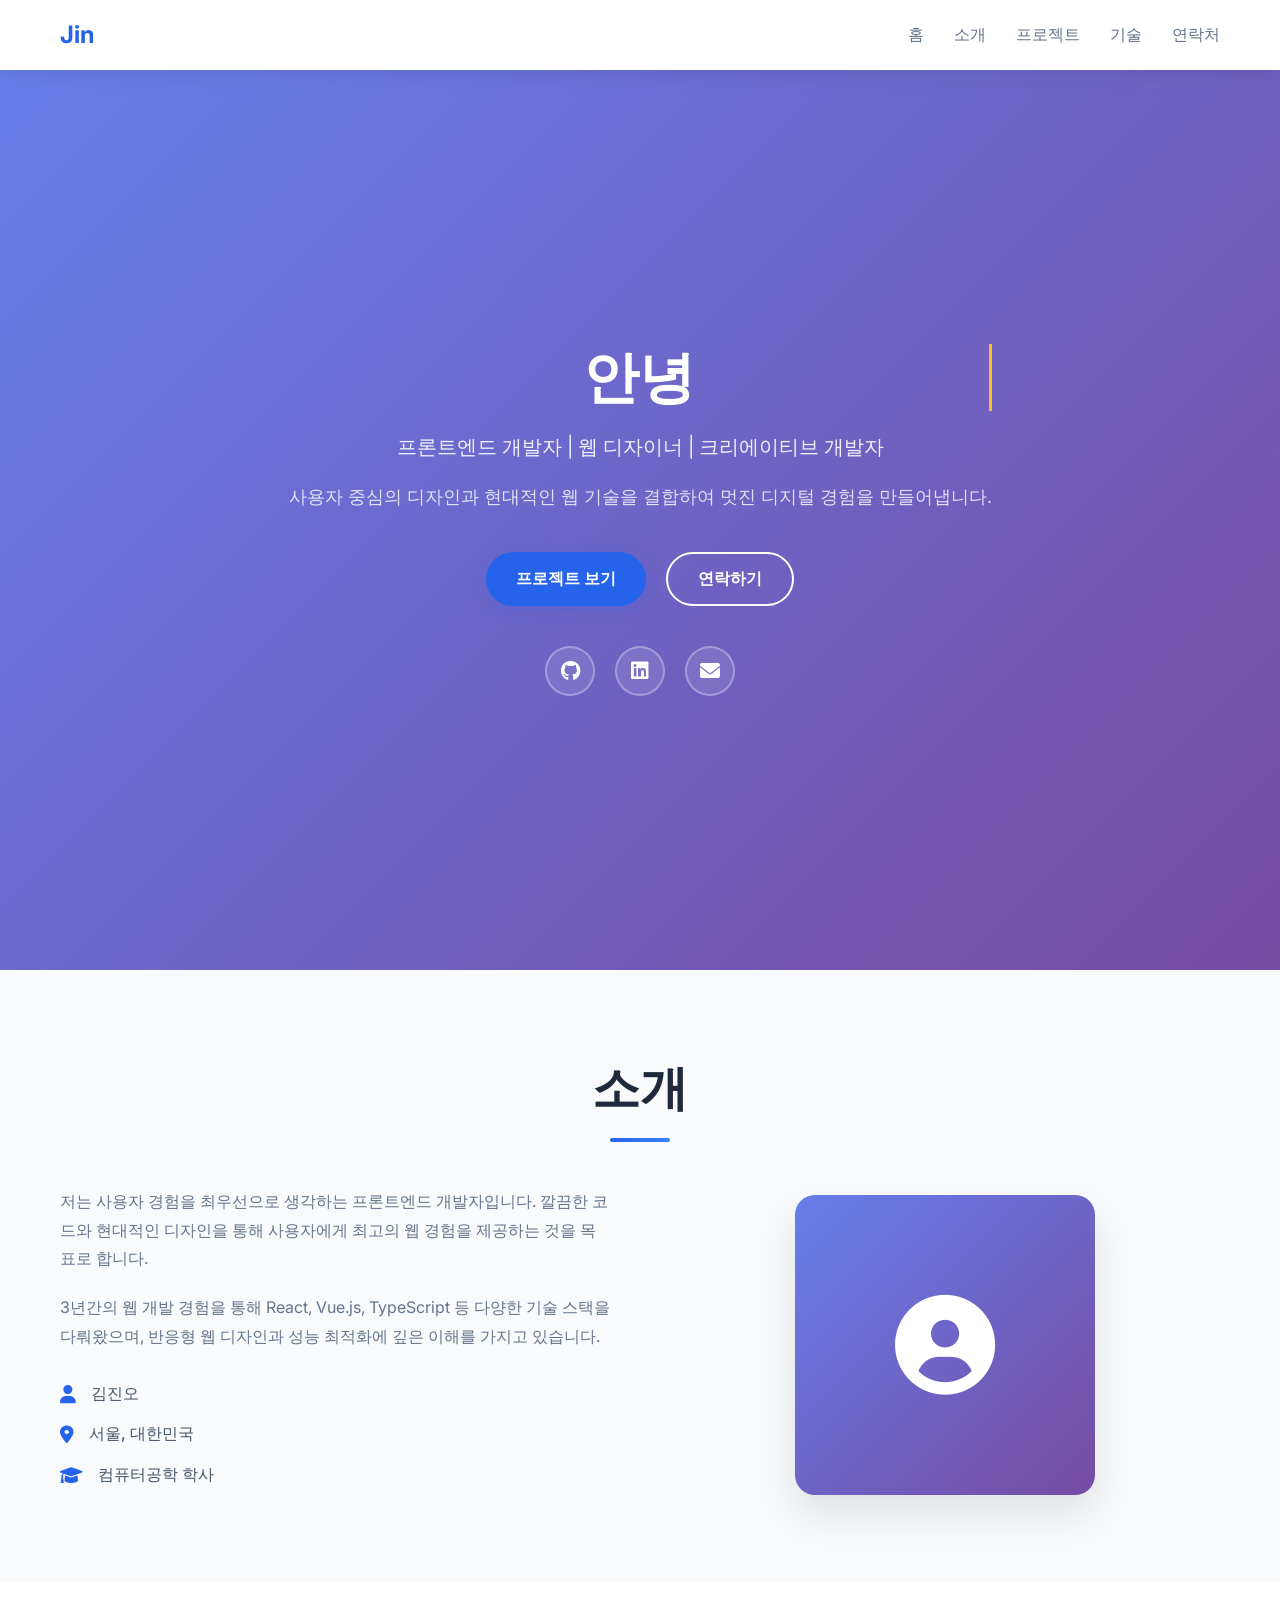
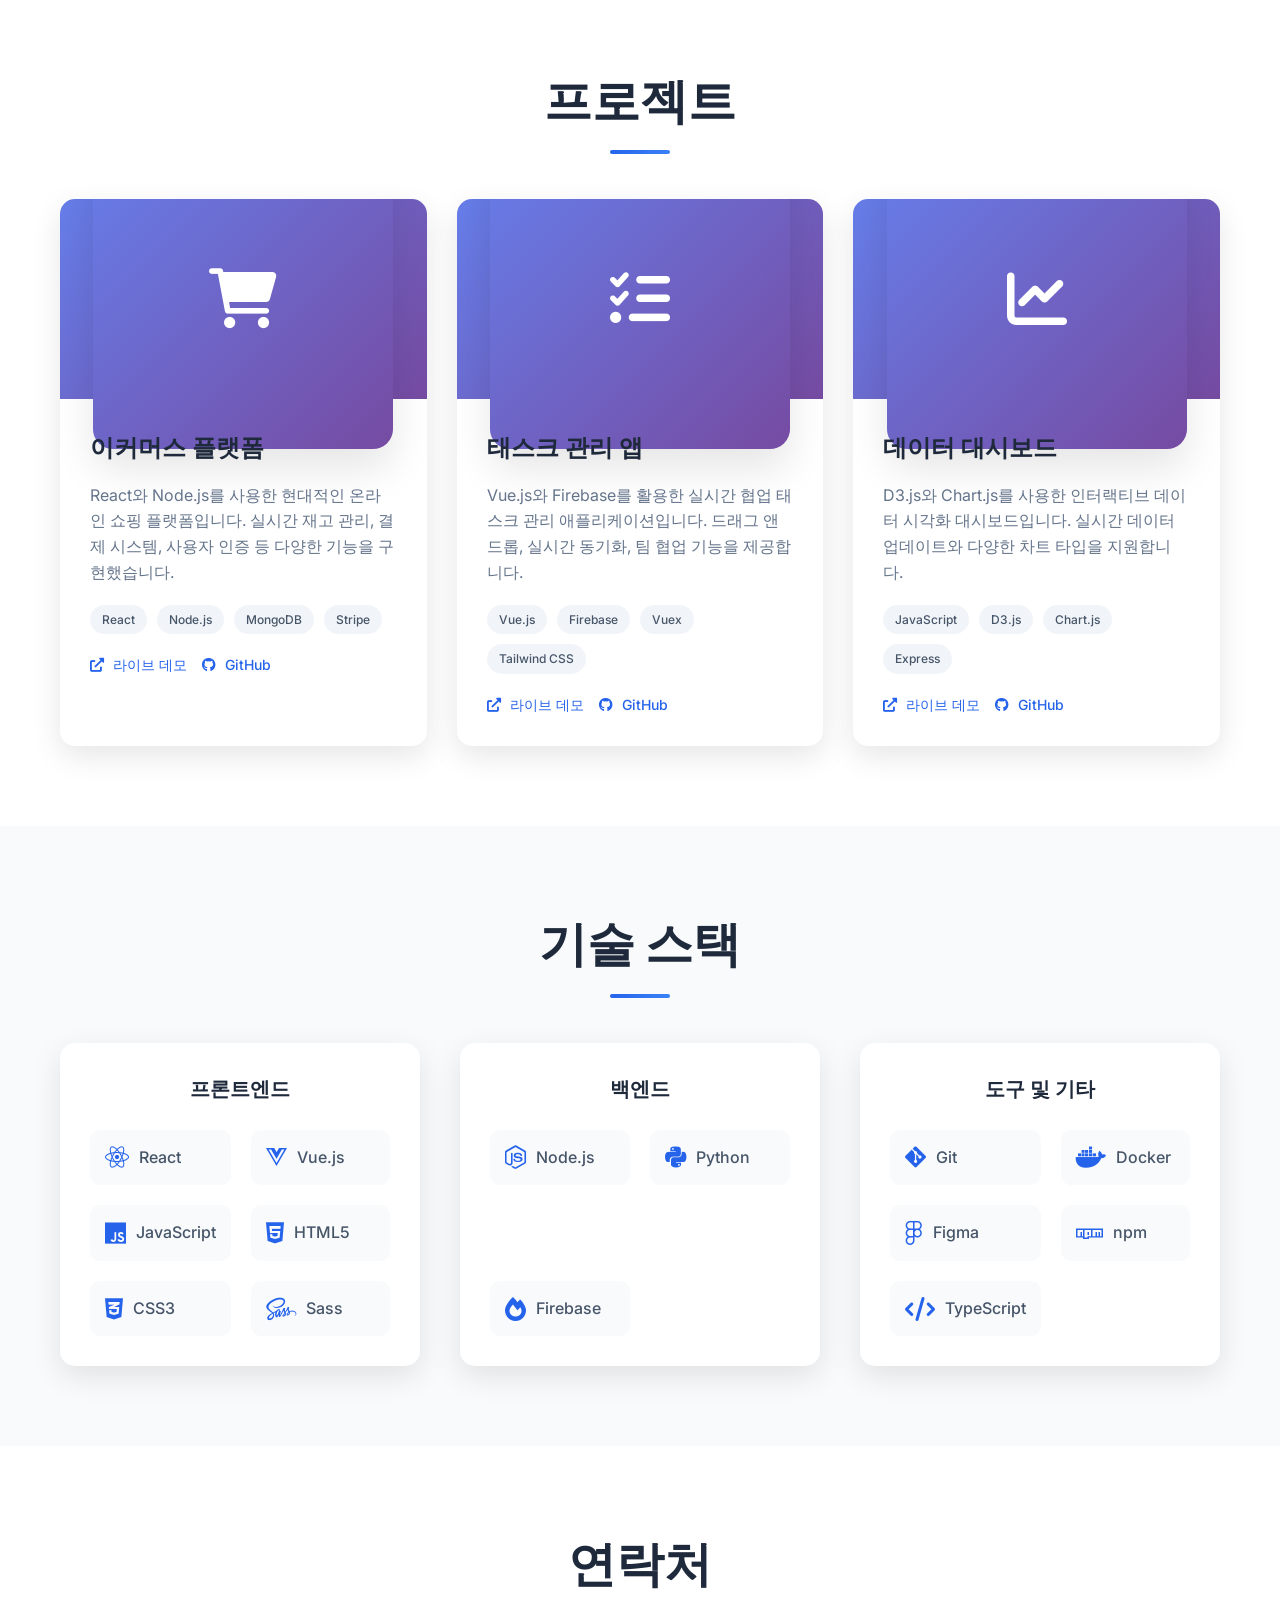
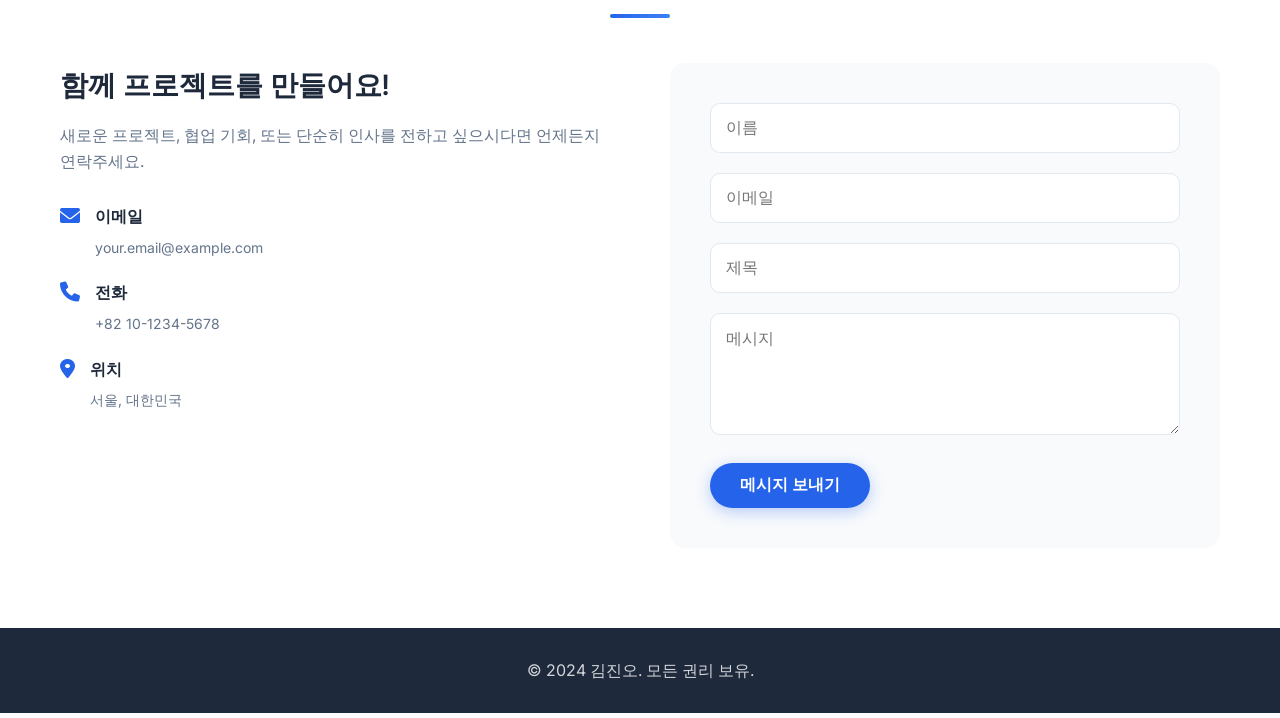
==== index.html @ b361f425 "프로젝트 생성" ====
<!DOCTYPE html>
<html lang="ko">
<head>
    <meta charset="UTF-8">
    <meta name="viewport" content="width=device-width, initial-scale=1.0">
    <title>포트폴리오 - 김진오</title>
    <link rel="stylesheet" href="styles.css">
    <link href="https://fonts.googleapis.com/css2?family=Inter:wght@300;400;500;600;700&display=swap" rel="stylesheet">
    <link rel="stylesheet" href="https://cdnjs.cloudflare.com/ajax/libs/font-awesome/6.0.0/css/all.min.css">
</head>
<body>
    <!-- 헤더 및 네비게이션 -->
    <header class="header">
        <nav class="nav">
            <div class="nav-container">
                <div class="logo">
                    <a href="#home">Jin</a>
                </div>
                <ul class="nav-menu">
                    <li class="nav-item">
                        <a href="#home" class="nav-link">홈</a>
                    </li>
                    <li class="nav-item">
                        <a href="#about" class="nav-link">소개</a>
                    </li>
                    <li class="nav-item">
                        <a href="#projects" class="nav-link">프로젝트</a>
                    </li>
                    <li class="nav-item">
                        <a href="#skills" class="nav-link">기술</a>
                    </li>
                    <li class="nav-item">
                        <a href="#contact" class="nav-link">연락처</a>
                    </li>
                </ul>
                <div class="hamburger">
                    <span class="bar"></span>
                    <span class="bar"></span>
                    <span class="bar"></span>
                </div>
            </div>
        </nav>
    </header>

    <main>
        <!-- 홈 섹션 -->
        <section id="home" class="home">
            <div class="container">
                <div class="home-content">
                    <h1 class="home-title">
                        안녕하세요, 저는 <span class="highlight">김진오</span>입니다.
                    </h1>
                    <p class="home-subtitle">
                        프론트엔드 개발자 | 웹 디자이너 | 크리에이티브 개발자
                    </p>
                    <p class="home-description">
                        사용자 중심의 디자인과 현대적인 웹 기술을 결합하여 멋진 디지털 경험을 만들어냅니다.
                    </p>
                    <div class="home-buttons">
                        <a href="#projects" class="btn btn-primary">프로젝트 보기</a>
                        <a href="#contact" class="btn btn-secondary">연락하기</a>
                    </div>
                    <div class="social-links">
                        <a href="https://github.com" target="_blank" class="social-link">
                            <i class="fab fa-github"></i>
                        </a>
                        <a href="https://linkedin.com" target="_blank" class="social-link">
                            <i class="fab fa-linkedin"></i>
                        </a>
                        <a href="mailto:your.email@example.com" class="social-link">
                            <i class="fas fa-envelope"></i>
                        </a>
                    </div>
                </div>
            </div>
        </section>

        <!-- 소개 섹션 -->
        <section id="about" class="about">
            <div class="container">
                <h2 class="section-title">소개</h2>
                <div class="about-content">
                    <div class="about-text">
                        <p>
                            저는 사용자 경험을 최우선으로 생각하는 프론트엔드 개발자입니다. 
                            깔끔한 코드와 현대적인 디자인을 통해 사용자에게 최고의 웹 경험을 제공하는 것을 목표로 합니다.
                        </p>
                        <p>
                            3년간의 웹 개발 경험을 통해 React, Vue.js, TypeScript 등 다양한 기술 스택을 다뤄왔으며, 
                            반응형 웹 디자인과 성능 최적화에 깊은 이해를 가지고 있습니다.
                        </p>
                        <div class="about-info">
                            <div class="info-item">
                                <i class="fas fa-user"></i>
                                <span>김진오</span>
                            </div>
                            <div class="info-item">
                                <i class="fas fa-map-marker-alt"></i>
                                <span>서울, 대한민국</span>
                            </div>
                            <div class="info-item">
                                <i class="fas fa-graduation-cap"></i>
                                <span>컴퓨터공학 학사</span>
                            </div>
                        </div>
                    </div>
                    <div class="about-image">
                        <div class="image-placeholder">
                            <i class="fas fa-user-circle"></i>
                        </div>
                    </div>
                </div>
            </div>
        </section>

        <!-- 프로젝트 섹션 -->
        <section id="projects" class="projects">
            <div class="container">
                <h2 class="section-title">프로젝트</h2>
                <div class="projects-grid">
                    <div class="project-card">
                        <div class="project-image">
                            <div class="image-placeholder">
                                <i class="fas fa-shopping-cart"></i>
                            </div>
                        </div>
                        <div class="project-content">
                            <h3 class="project-title">이커머스 플랫폼</h3>
                            <p class="project-description">
                                React와 Node.js를 사용한 현대적인 온라인 쇼핑 플랫폼입니다. 
                                실시간 재고 관리, 결제 시스템, 사용자 인증 등 다양한 기능을 구현했습니다.
                            </p>
                            <div class="project-tech">
                                <span class="tech-tag">React</span>
                                <span class="tech-tag">Node.js</span>
                                <span class="tech-tag">MongoDB</span>
                                <span class="tech-tag">Stripe</span>
                            </div>
                            <div class="project-links">
                                <a href="#" class="project-link">
                                    <i class="fas fa-external-link-alt"></i> 라이브 데모
                                </a>
                                <a href="#" class="project-link">
                                    <i class="fab fa-github"></i> GitHub
                                </a>
                            </div>
                        </div>
                    </div>

                    <div class="project-card">
                        <div class="project-image">
                            <div class="image-placeholder">
                                <i class="fas fa-tasks"></i>
                            </div>
                        </div>
                        <div class="project-content">
                            <h3 class="project-title">태스크 관리 앱</h3>
                            <p class="project-description">
                                Vue.js와 Firebase를 활용한 실시간 협업 태스크 관리 애플리케이션입니다. 
                                드래그 앤 드롭, 실시간 동기화, 팀 협업 기능을 제공합니다.
                            </p>
                            <div class="project-tech">
                                <span class="tech-tag">Vue.js</span>
                                <span class="tech-tag">Firebase</span>
                                <span class="tech-tag">Vuex</span>
                                <span class="tech-tag">Tailwind CSS</span>
                            </div>
                            <div class="project-links">
                                <a href="#" class="project-link">
                                    <i class="fas fa-external-link-alt"></i> 라이브 데모
                                </a>
                                <a href="#" class="project-link">
                                    <i class="fab fa-github"></i> GitHub
                                </a>
                            </div>
                        </div>
                    </div>

                    <div class="project-card">
                        <div class="project-image">
                            <div class="image-placeholder">
                                <i class="fas fa-chart-line"></i>
                            </div>
                        </div>
                        <div class="project-content">
                            <h3 class="project-title">데이터 대시보드</h3>
                            <p class="project-description">
                                D3.js와 Chart.js를 사용한 인터랙티브 데이터 시각화 대시보드입니다. 
                                실시간 데이터 업데이트와 다양한 차트 타입을 지원합니다.
                            </p>
                            <div class="project-tech">
                                <span class="tech-tag">JavaScript</span>
                                <span class="tech-tag">D3.js</span>
                                <span class="tech-tag">Chart.js</span>
                                <span class="tech-tag">Express</span>
                            </div>
                            <div class="project-links">
                                <a href="#" class="project-link">
                                    <i class="fas fa-external-link-alt"></i> 라이브 데모
                                </a>
                                <a href="#" class="project-link">
                                    <i class="fab fa-github"></i> GitHub
                                </a>
                            </div>
                        </div>
                    </div>
                </div>
            </div>
        </section>

        <!-- 기술 스택 섹션 -->
        <section id="skills" class="skills">
            <div class="container">
                <h2 class="section-title">기술 스택</h2>
                <div class="skills-grid">
                    <div class="skill-category">
                        <h3 class="skill-title">프론트엔드</h3>
                        <div class="skill-items">
                            <div class="skill-item">
                                <i class="fab fa-react"></i>
                                <span>React</span>
                            </div>
                            <div class="skill-item">
                                <i class="fab fa-vuejs"></i>
                                <span>Vue.js</span>
                            </div>
                            <div class="skill-item">
                                <i class="fab fa-js"></i>
                                <span>JavaScript</span>
                            </div>
                            <div class="skill-item">
                                <i class="fab fa-html5"></i>
                                <span>HTML5</span>
                            </div>
                            <div class="skill-item">
                                <i class="fab fa-css3-alt"></i>
                                <span>CSS3</span>
                            </div>
                            <div class="skill-item">
                                <i class="fab fa-sass"></i>
                                <span>Sass</span>
                            </div>
                        </div>
                    </div>

                    <div class="skill-category">
                        <h3 class="skill-title">백엔드</h3>
                        <div class="skill-items">
                            <div class="skill-item">
                                <i class="fab fa-node-js"></i>
                                <span>Node.js</span>
                            </div>
                            <div class="skill-item">
                                <i class="fab fa-python"></i>
                                <span>Python</span>
                            </div>
                            <div class="skill-item">
                                <i class="fas fa-database"></i>
                                <span>MongoDB</span>
                            </div>
                            <div class="skill-item">
                                <i class="fas fa-database"></i>
                                <span>MySQL</span>
                            </div>
                            <div class="skill-item">
                                <i class="fas fa-fire"></i>
                                <span>Firebase</span>
                            </div>
                        </div>
                    </div>

                    <div class="skill-category">
                        <h3 class="skill-title">도구 및 기타</h3>
                        <div class="skill-items">
                            <div class="skill-item">
                                <i class="fab fa-git-alt"></i>
                                <span>Git</span>
                            </div>
                            <div class="skill-item">
                                <i class="fab fa-docker"></i>
                                <span>Docker</span>
                            </div>
                            <div class="skill-item">
                                <i class="fab fa-figma"></i>
                                <span>Figma</span>
                            </div>
                            <div class="skill-item">
                                <i class="fab fa-npm"></i>
                                <span>npm</span>
                            </div>
                            <div class="skill-item">
                                <i class="fas fa-code"></i>
                                <span>TypeScript</span>
                            </div>
                        </div>
                    </div>
                </div>
            </div>
        </section>

        <!-- 연락처 섹션 -->
        <section id="contact" class="contact">
            <div class="container">
                <h2 class="section-title">연락처</h2>
                <div class="contact-content">
                    <div class="contact-info">
                        <h3>함께 프로젝트를 만들어요!</h3>
                        <p>
                            새로운 프로젝트, 협업 기회, 또는 단순히 인사를 전하고 싶으시다면 언제든지 연락주세요.
                        </p>
                        <div class="contact-items">
                            <div class="contact-item">
                                <i class="fas fa-envelope"></i>
                                <div class="contact-details">
                                    <h4>이메일</h4>
                                    <a href="mailto:your.email@example.com">your.email@example.com</a>
                                </div>
                            </div>
                            <div class="contact-item">
                                <i class="fas fa-phone"></i>
                                <div class="contact-details">
                                    <h4>전화</h4>
                                    <a href="tel:+821012345678">+82 10-1234-5678</a>
                                </div>
                            </div>
                            <div class="contact-item">
                                <i class="fas fa-map-marker-alt"></i>
                                <div class="contact-details">
                                    <h4>위치</h4>
                                    <span>서울, 대한민국</span>
                                </div>
                            </div>
                        </div>
                        <div class="social-links">
                            <a href="https://github.com" target="_blank" class="social-link">
                                <i class="fab fa-github"></i>
                            </a>
                            <a href="https://linkedin.com" target="_blank" class="social-link">
                                <i class="fab fa-linkedin"></i>
                            </a>
                            <a href="https://twitter.com" target="_blank" class="social-link">
                                <i class="fab fa-twitter"></i>
                            </a>
                            <a href="https://instagram.com" target="_blank" class="social-link">
                                <i class="fab fa-instagram"></i>
                            </a>
                        </div>
                    </div>
                    <form class="contact-form">
                        <div class="form-group">
                            <input type="text" id="name" name="name" placeholder="이름" required>
                        </div>
                        <div class="form-group">
                            <input type="email" id="email" name="email" placeholder="이메일" required>
                        </div>
                        <div class="form-group">
                            <input type="text" id="subject" name="subject" placeholder="제목">
                        </div>
                        <div class="form-group">
                            <textarea id="message" name="message" rows="5" placeholder="메시지" required></textarea>
                        </div>
                        <button type="submit" class="btn btn-primary">메시지 보내기</button>
                    </form>
                </div>
            </div>
        </section>
    </main>

    <!-- 푸터 -->
    <footer class="footer">
        <div class="container">
            <p>&copy; 2024 김진오. 모든 권리 보유.</p>
        </div>
    </footer>

    <script src="script.js"></script>
</body>
</html>
---- styles.css ----
/* 기본 스타일 초기화 */
* {
    margin: 0;
    padding: 0;
    box-sizing: border-box;
}

body {
    font-family: 'Inter', sans-serif;
    line-height: 1.6;
    color: #333;
    background-color: #fff;
    overflow-x: hidden;
}

.container {
    max-width: 1200px;
    margin: 0 auto;
    padding: 0 20px;
}

/* 헤더 및 네비게이션 */
.header {
    position: fixed;
    top: 0;
    left: 0;
    width: 100%;
    background: rgba(255, 255, 255, 0.95);
    backdrop-filter: blur(10px);
    z-index: 1000;
    box-shadow: 0 2px 20px rgba(0, 0, 0, 0.1);
}

.nav-container {
    max-width: 1200px;
    margin: 0 auto;
    padding: 0 20px;
    display: flex;
    justify-content: space-between;
    align-items: center;
    height: 70px;
}

.logo a {
    font-size: 24px;
    font-weight: 700;
    color: #2563eb;
    text-decoration: none;
    transition: color 0.3s ease;
}

.logo a:hover {
    color: #1d4ed8;
}

.nav-menu {
    display: flex;
    list-style: none;
    gap: 30px;
}

.nav-link {
    text-decoration: none;
    color: #64748b;
    font-weight: 500;
    transition: color 0.3s ease;
    position: relative;
}

.nav-link:hover {
    color: #2563eb;
}

.nav-link::after {
    content: '';
    position: absolute;
    bottom: -5px;
    left: 0;
    width: 0;
    height: 2px;
    background: #2563eb;
    transition: width 0.3s ease;
}

.nav-link:hover::after {
    width: 100%;
}

.hamburger {
    display: none;
    flex-direction: column;
    cursor: pointer;
    gap: 4px;
}

.bar {
    width: 25px;
    height: 3px;
    background: #333;
    transition: 0.3s ease;
}

/* 섹션 공통 스타일 */
section {
    padding: 80px 0;
}

.section-title {
    font-size: 48px;
    font-weight: 700;
    text-align: center;
    margin-bottom: 60px;
    color: #1e293b;
    position: relative;
}

.section-title::after {
    content: '';
    position: absolute;
    bottom: -15px;
    left: 50%;
    transform: translateX(-50%);
    width: 60px;
    height: 4px;
    background: linear-gradient(135deg, #2563eb, #3b82f6);
    border-radius: 2px;
}

/* 홈 섹션 */
.home {
    min-height: 100vh;
    display: flex;
    align-items: center;
    background: linear-gradient(135deg, #667eea 0%, #764ba2 100%);
    color: white;
    margin-top: 70px;
}

.home-content {
    max-width: 800px;
    text-align: center;
}

.home-title {
    font-size: 56px;
    font-weight: 700;
    margin-bottom: 20px;
    line-height: 1.2;
}

.highlight {
    color: #fbbf24;
    text-shadow: 2px 2px 4px rgba(0, 0, 0, 0.3);
}

.home-subtitle {
    font-size: 20px;
    margin-bottom: 20px;
    opacity: 0.9;
}

.home-description {
    font-size: 18px;
    margin-bottom: 40px;
    opacity: 0.8;
    line-height: 1.6;
}

.home-buttons {
    display: flex;
    gap: 20px;
    justify-content: center;
    margin-bottom: 40px;
}

.btn {
    padding: 12px 30px;
    border: none;
    border-radius: 50px;
    font-size: 16px;
    font-weight: 600;
    text-decoration: none;
    transition: all 0.3s ease;
    cursor: pointer;
    display: inline-flex;
    align-items: center;
    gap: 8px;
}

.btn-primary {
    background: #2563eb;
    color: white;
    box-shadow: 0 4px 15px rgba(37, 99, 235, 0.3);
}

.btn-primary:hover {
    background: #1d4ed8;
    transform: translateY(-2px);
    box-shadow: 0 6px 20px rgba(37, 99, 235, 0.4);
}

.btn-secondary {
    background: transparent;
    color: white;
    border: 2px solid white;
}

.btn-secondary:hover {
    background: white;
    color: #2563eb;
    transform: translateY(-2px);
}

.social-links {
    display: flex;
    gap: 20px;
    justify-content: center;
}

.social-link {
    width: 50px;
    height: 50px;
    border-radius: 50%;
    background: rgba(255, 255, 255, 0.1);
    color: white;
    display: flex;
    align-items: center;
    justify-content: center;
    text-decoration: none;
    font-size: 20px;
    transition: all 0.3s ease;
    border: 2px solid rgba(255, 255, 255, 0.3);
}

.social-link:hover {
    background: rgba(255, 255, 255, 0.2);
    transform: translateY(-3px);
    border-color: white;
}

/* 소개 섹션 */
.about {
    background: #f8fafc;
}

.about-content {
    display: grid;
    grid-template-columns: 1fr 1fr;
    gap: 60px;
    align-items: center;
}

.about-text p {
    font-size: 16px;
    margin-bottom: 20px;
    color: #64748b;
    line-height: 1.8;
}

.about-info {
    margin-top: 30px;
}

.info-item {
    display: flex;
    align-items: center;
    gap: 15px;
    margin-bottom: 15px;
}

.info-item i {
    color: #2563eb;
    font-size: 18px;
}

.info-item span {
    color: #475569;
    font-weight: 500;
}

.about-image {
    display: flex;
    justify-content: center;
}

.image-placeholder {
    width: 300px;
    height: 300px;
    border-radius: 20px;
    background: linear-gradient(135deg, #667eea 0%, #764ba2 100%);
    display: flex;
    align-items: center;
    justify-content: center;
    font-size: 100px;
    color: white;
    box-shadow: 0 20px 40px rgba(0, 0, 0, 0.1);
}

/* 프로젝트 섹션 */
.projects {
    background: white;
}

.projects-grid {
    display: grid;
    grid-template-columns: repeat(auto-fit, minmax(350px, 1fr));
    gap: 30px;
}

.project-card {
    background: white;
    border-radius: 15px;
    overflow: hidden;
    box-shadow: 0 10px 30px rgba(0, 0, 0, 0.1);
    transition: all 0.3s ease;
}

.project-card:hover {
    transform: translateY(-10px);
    box-shadow: 0 20px 40px rgba(0, 0, 0, 0.15);
}

.project-image {
    height: 200px;
    background: linear-gradient(135deg, #667eea 0%, #764ba2 100%);
    display: flex;
    align-items: center;
    justify-content: center;
}

.project-image .image-placeholder {
    font-size: 60px;
    color: white;
}

.project-content {
    padding: 30px;
}

.project-title {
    font-size: 24px;
    font-weight: 600;
    margin-bottom: 15px;
    color: #1e293b;
}

.project-description {
    color: #64748b;
    margin-bottom: 20px;
    line-height: 1.6;
}

.project-tech {
    display: flex;
    flex-wrap: wrap;
    gap: 10px;
    margin-bottom: 20px;
}

.tech-tag {
    background: #f1f5f9;
    color: #475569;
    padding: 5px 12px;
    border-radius: 20px;
    font-size: 12px;
    font-weight: 500;
}

.project-links {
    display: flex;
    gap: 15px;
}

.project-link {
    color: #2563eb;
    text-decoration: none;
    font-size: 14px;
    font-weight: 500;
    transition: color 0.3s ease;
}

.project-link:hover {
    color: #1d4ed8;
}

.project-link i {
    margin-right: 5px;
}

/* 기술 스택 섹션 */
.skills {
    background: #f8fafc;
}

.skills-grid {
    display: grid;
    grid-template-columns: repeat(auto-fit, minmax(300px, 1fr));
    gap: 40px;
}

.skill-category {
    background: white;
    padding: 30px;
    border-radius: 15px;
    box-shadow: 0 10px 30px rgba(0, 0, 0, 0.1);
}

.skill-title {
    font-size: 20px;
    font-weight: 600;
    margin-bottom: 25px;
    color: #1e293b;
    text-align: center;
}

.skill-items {
    display: grid;
    grid-template-columns: repeat(2, 1fr);
    gap: 20px;
}

.skill-item {
    display: flex;
    align-items: center;
    gap: 10px;
    padding: 15px;
    background: #f8fafc;
    border-radius: 10px;
    transition: all 0.3s ease;
}

.skill-item:hover {
    background: #e2e8f0;
    transform: translateY(-2px);
}

.skill-item i {
    font-size: 24px;
    color: #2563eb;
}

.skill-item span {
    font-weight: 500;
    color: #475569;
}

/* 연락처 섹션 */
.contact {
    background: white;
}

.contact-content {
    display: grid;
    grid-template-columns: 1fr 1fr;
    gap: 60px;
}

.contact-info h3 {
    font-size: 28px;
    font-weight: 600;
    margin-bottom: 15px;
    color: #1e293b;
}

.contact-info p {
    color: #64748b;
    margin-bottom: 30px;
    line-height: 1.6;
}

.contact-items {
    margin-bottom: 30px;
}

.contact-item {
    display: flex;
    align-items: flex-start;
    gap: 15px;
    margin-bottom: 20px;
}

.contact-item i {
    color: #2563eb;
    font-size: 20px;
    margin-top: 2px;
}

.contact-details h4 {
    font-size: 16px;
    font-weight: 600;
    margin-bottom: 5px;
    color: #1e293b;
}

.contact-details a,
.contact-details span {
    color: #64748b;
    text-decoration: none;
    font-size: 14px;
}

.contact-details a:hover {
    color: #2563eb;
}

.contact-form {
    background: #f8fafc;
    padding: 40px;
    border-radius: 15px;
}

.form-group {
    margin-bottom: 20px;
}

.form-group input,
.form-group textarea {
    width: 100%;
    padding: 15px;
    border: 1px solid #e2e8f0;
    border-radius: 10px;
    font-size: 16px;
    transition: all 0.3s ease;
    background: white;
}

.form-group input:focus,
.form-group textarea:focus {
    outline: none;
    border-color: #2563eb;
    box-shadow: 0 0 0 3px rgba(37, 99, 235, 0.1);
}

.form-group textarea {
    resize: vertical;
    min-height: 120px;
}

/* 푸터 */
.footer {
    background: #1e293b;
    color: white;
    text-align: center;
    padding: 30px 0;
}

.footer p {
    opacity: 0.8;
}

/* 반응형 디자인 */
@media (max-width: 768px) {
    .hamburger {
        display: flex;
    }

    .nav-menu {
        position: fixed;
        left: -100%;
        top: 70px;
        flex-direction: column;
        background: white;
        width: 100%;
        text-align: center;
        transition: 0.3s;
        box-shadow: 0 10px 27px rgba(0, 0, 0, 0.05);
        padding: 20px 0;
    }

    .nav-menu.active {
        left: 0;
    }

    .nav-menu li {
        margin: 10px 0;
    }

    .hamburger.active .bar:nth-child(2) {
        opacity: 0;
    }

    .hamburger.active .bar:nth-child(1) {
        transform: translateY(7px) rotate(45deg);
    }

    .hamburger.active .bar:nth-child(3) {
        transform: translateY(-7px) rotate(-45deg);
    }

    .home-title {
        font-size: 36px;
    }

    .section-title {
        font-size: 36px;
    }

    .about-content,
    .contact-content {
        grid-template-columns: 1fr;
        gap: 40px;
    }

    .home-buttons {
        flex-direction: column;
        align-items: center;
    }

    .projects-grid {
        grid-template-columns: 1fr;
    }

    .skills-grid {
        grid-template-columns: 1fr;
    }

    .skill-items {
        grid-template-columns: 1fr;
    }

    .contact-form {
        padding: 30px 20px;
    }
}

@media (max-width: 480px) {
    .container {
        padding: 0 15px;
    }

    .nav-container {
        padding: 0 15px;
    }

    section {
        padding: 60px 0;
    }

    .home-title {
        font-size: 28px;
    }

    .section-title {
        font-size: 28px;
    }

    .project-content {
        padding: 20px;
    }

    .skill-category {
        padding: 20px;
    }
}

/* 애니메이션 효과 */
@keyframes fadeInUp {
    from {
        opacity: 0;
        transform: translateY(30px);
    }
    to {
        opacity: 1;
        transform: translateY(0);
    }
}

.fade-in-up {
    animation: fadeInUp 0.6s ease-out;
}

/* 스크롤 애니메이션 */
.reveal {
    opacity: 0;
    transform: translateY(30px);
    transition: all 0.6s ease;
}

.reveal.active {
    opacity: 1;
    transform: translateY(0);
}
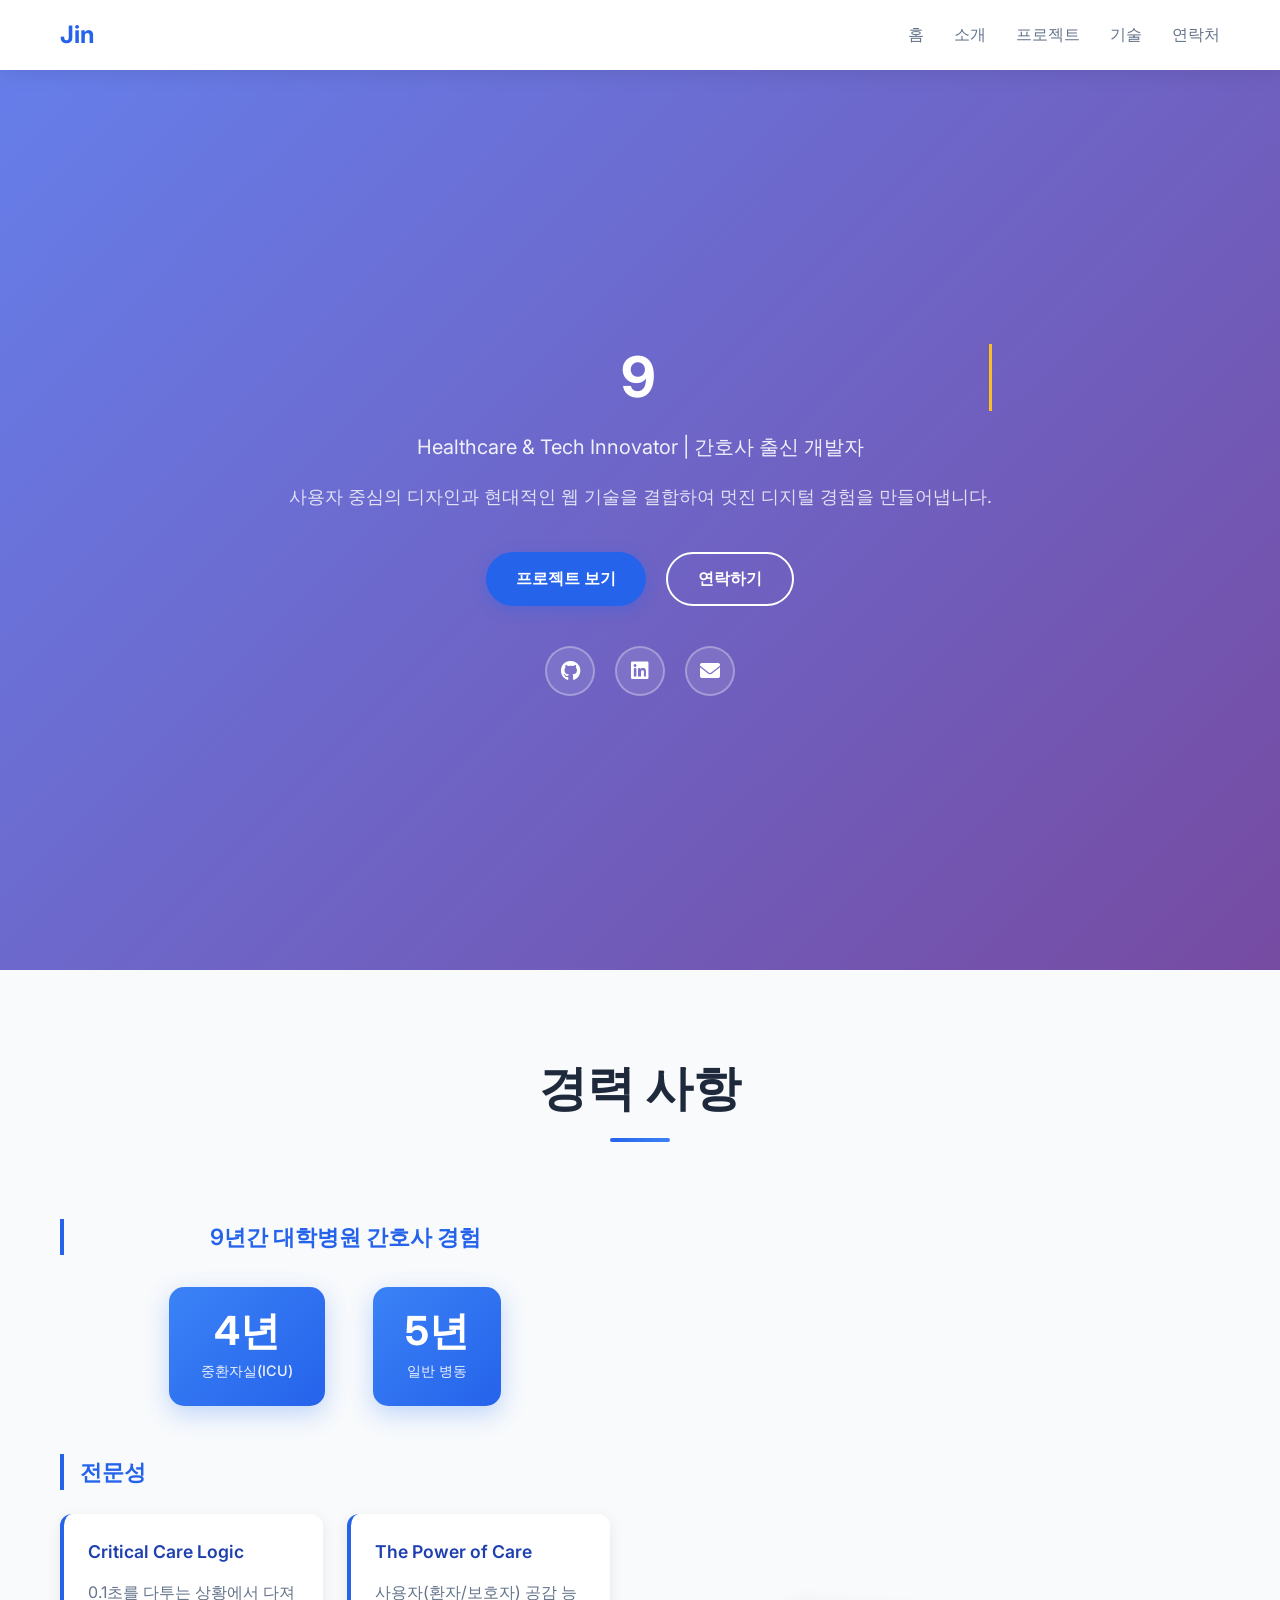
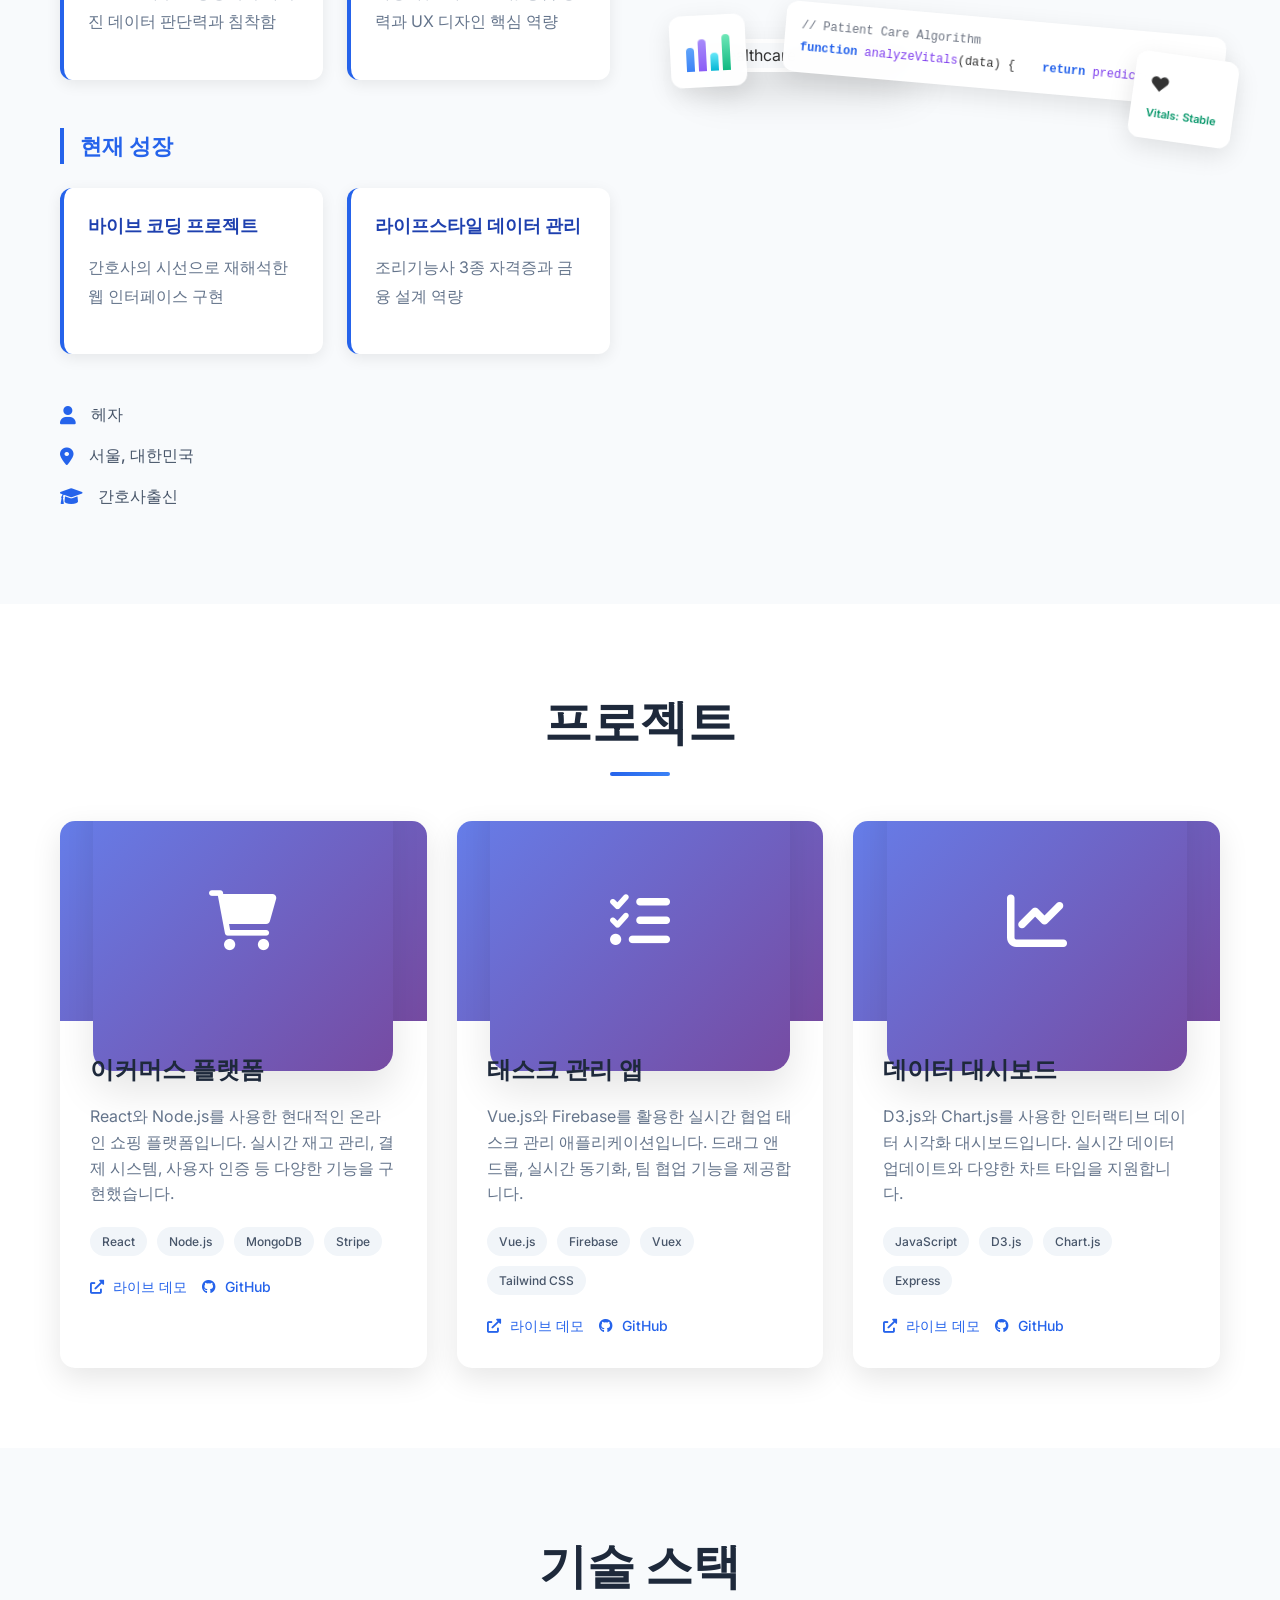
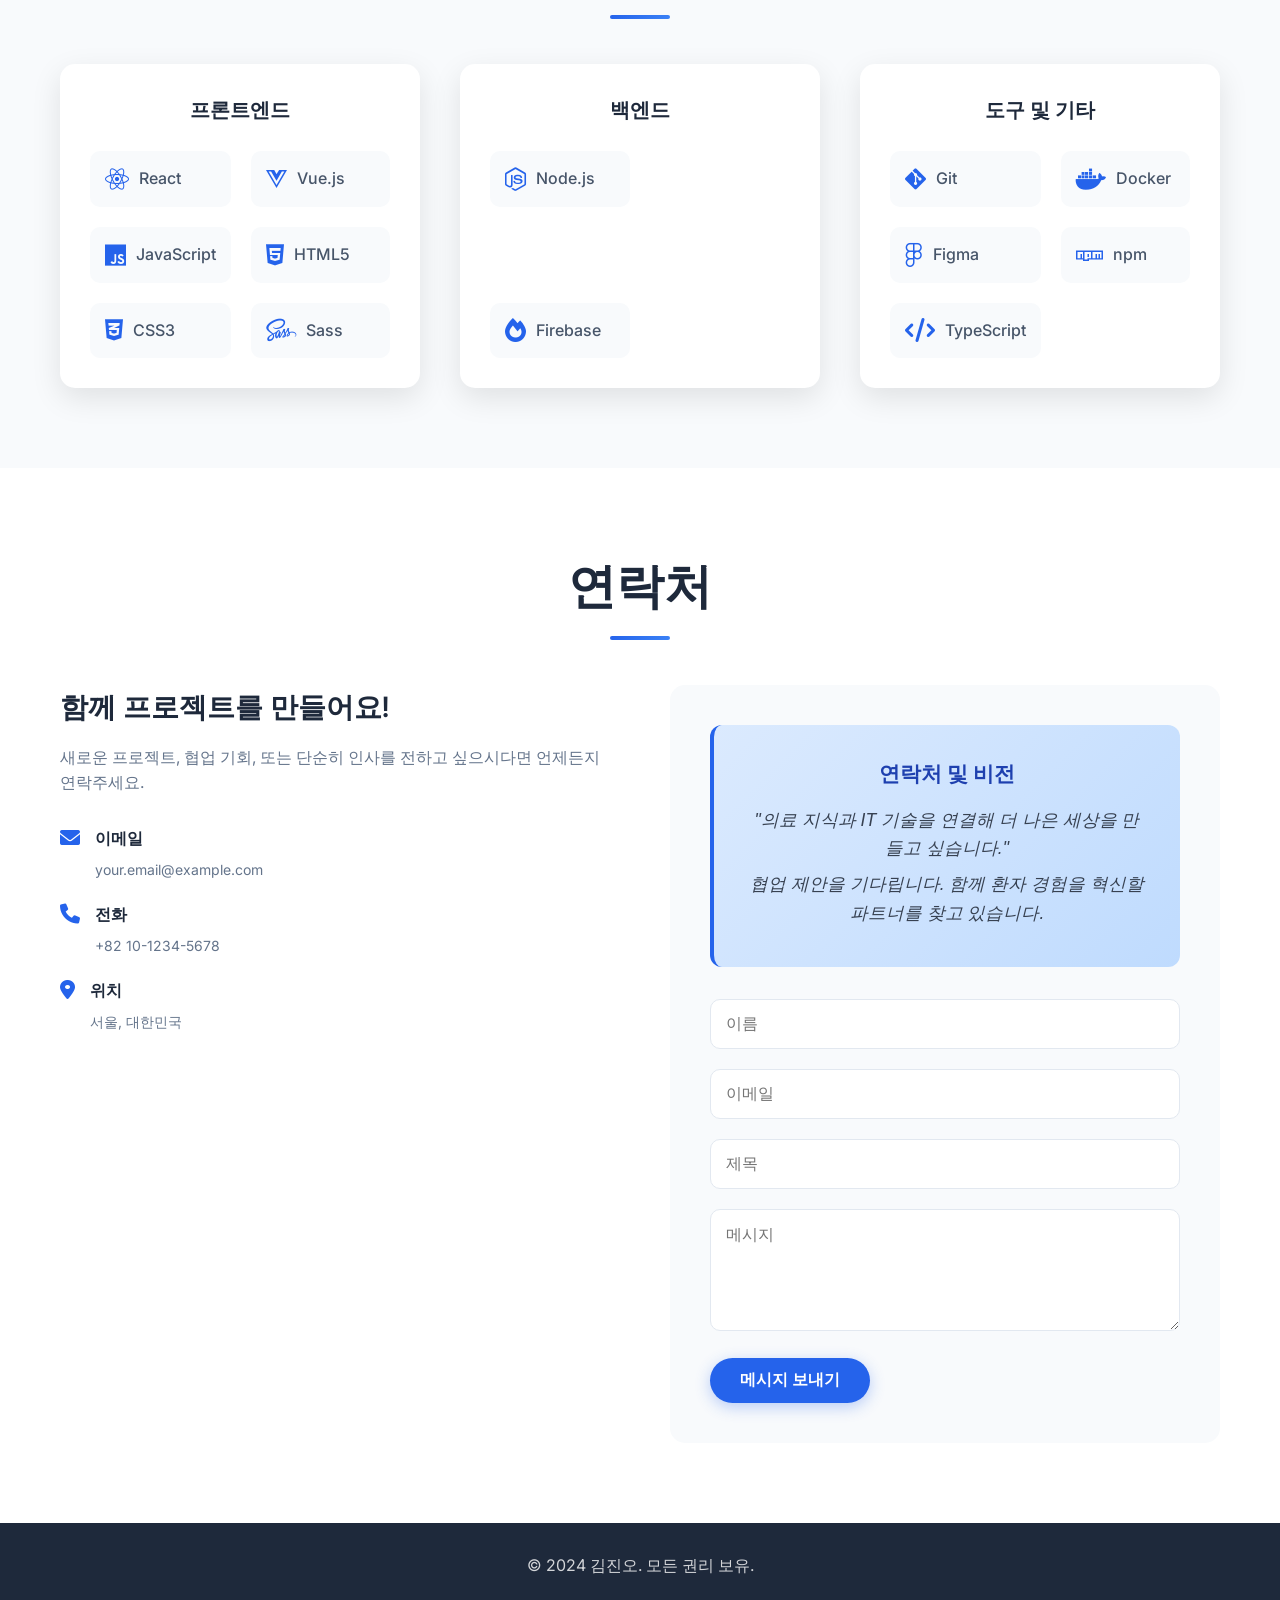
==== commit 7e5ad869: "[자기소개] 레이아웃과 텍스트 수정" ====
--- a/index.html
+++ b/index.html
@@ -3,7 +3,7 @@
 <head>
     <meta charset="UTF-8">
     <meta name="viewport" content="width=device-width, initial-scale=1.0">
-    <title>포트폴리오 - 김진오</title>
+    <title>포트폴리오 - 헤자</title>
     <link rel="stylesheet" href="styles.css">
     <link href="https://fonts.googleapis.com/css2?family=Inter:wght@300;400;500;600;700&display=swap" rel="stylesheet">
     <link rel="stylesheet" href="https://cdnjs.cloudflare.com/ajax/libs/font-awesome/6.0.0/css/all.min.css">
@@ -48,10 +48,11 @@
             <div class="container">
                 <div class="home-content">
                     <h1 class="home-title">
-                        안녕하세요, 저는 <span class="highlight">김진오</span>입니다.
+                        9년의 임상 현장,<br>
+                        이제 코드로 <span class="highlight">환자의 경험을 설계합니다.</span>
                     </h1>
                     <p class="home-subtitle">
-                        프론트엔드 개발자 | 웹 디자이너 | 크리에이티브 개발자
+                        Healthcare & Tech Innovator | 간호사 출신 개발자
                     </p>
                     <p class="home-description">
                         사용자 중심의 디자인과 현대적인 웹 기술을 결합하여 멋진 디지털 경험을 만들어냅니다.
@@ -78,21 +79,54 @@
         <!-- 소개 섹션 -->
         <section id="about" class="about">
             <div class="container">
-                <h2 class="section-title">소개</h2>
+                <h2 class="section-title">경력 사항</h2>
                 <div class="about-content">
                     <div class="about-text">
-                        <p>
-                            저는 사용자 경험을 최우선으로 생각하는 프론트엔드 개발자입니다. 
-                            깔끔한 코드와 현대적인 디자인을 통해 사용자에게 최고의 웹 경험을 제공하는 것을 목표로 합니다.
-                        </p>
-                        <p>
-                            3년간의 웹 개발 경험을 통해 React, Vue.js, TypeScript 등 다양한 기술 스택을 다뤄왔으며, 
-                            반응형 웹 디자인과 성능 최적화에 깊은 이해를 가지고 있습니다.
-                        </p>
+                        <div class="career-summary">
+                            <h3 class="about-subtitle">9년간 대학병원 간호사 경험</h3>
+                            <div class="career-highlights">
+                                <div class="highlight-item">
+                                    <span class="highlight-number">4년</span>
+                                    <span class="highlight-text">중환자실(ICU)</span>
+                                </div>
+                                <div class="highlight-item">
+                                    <span class="highlight-number">5년</span>
+                                    <span class="highlight-text">일반 병동</span>
+                                </div>
+                            </div>
+                        </div>
+                        
+                        <div class="expertise-section">
+                            <h3 class="about-subtitle">전문성</h3>
+                            <div class="expertise-grid">
+                                <div class="expertise-item">
+                                    <h4>Critical Care Logic</h4>
+                                    <p>0.1초를 다투는 상황에서 다져진 데이터 판단력과 침착함</p>
+                                </div>
+                                <div class="expertise-item">
+                                    <h4>The Power of Care</h4>
+                                    <p>사용자(환자/보호자) 공감 능력과 UX 디자인 핵심 역량</p>
+                                </div>
+                            </div>
+                        </div>
+                        
+                        <div class="growth-section">
+                            <h3 class="about-subtitle">현재 성장</h3>
+                            <div class="growth-grid">
+                                <div class="growth-item">
+                                    <h4>바이브 코딩 프로젝트</h4>
+                                    <p>간호사의 시선으로 재해석한 웹 인터페이스 구현</p>
+                                </div>
+                                <div class="growth-item">
+                                    <h4>라이프스타일 데이터 관리</h4>
+                                    <p>조리기능사 3종 자격증과 금융 설계 역량</p>
+                                </div>
+                            </div>
+                        </div>
                         <div class="about-info">
                             <div class="info-item">
                                 <i class="fas fa-user"></i>
-                                <span>김진오</span>
+                                <span>헤자</span>
                             </div>
                             <div class="info-item">
                                 <i class="fas fa-map-marker-alt"></i>
@@ -100,13 +134,35 @@
                             </div>
                             <div class="info-item">
                                 <i class="fas fa-graduation-cap"></i>
-                                <span>컴퓨터공학 학사</span>
+                                <span>간호사출신</span>
                             </div>
                         </div>
                     </div>
                     <div class="about-image">
-                        <div class="image-placeholder">
-                            <i class="fas fa-user-circle"></i>
+                        <div class="hero-image-container">
+                            <img src="assets/healthcare-tech.jpg" alt="Healthcare Tech Innovator" class="hero-image">
+                            <div class="floating-elements">
+                                <div class="floating-card code-card">
+                                    <div class="code-snippet">
+                                        <span class="code-comment">// Patient Care Algorithm</span>
+                                        <span class="code-keyword">function</span> <span class="code-function">analyzeVitals</span>(data) {
+                                        <span class="code-indent">  </span><span class="code-keyword">return</span> <span class="code-function">predict</span>(data);
+                                        }
+                                    </div>
+                                </div>
+                                <div class="floating-card data-card">
+                                    <div class="data-viz">
+                                        <div class="chart-bar" style="height: 60%"></div>
+                                        <div class="chart-bar" style="height: 80%"></div>
+                                        <div class="chart-bar" style="height: 45%"></div>
+                                        <div class="chart-bar" style="height: 90%"></div>
+                                    </div>
+                                </div>
+                                <div class="floating-card medical-card">
+                                    <div class="medical-icon">❤️</div>
+                                    <div class="medical-text">Vitals: Stable</div>
+                                </div>
+                            </div>
                         </div>
                     </div>
                 </div>
@@ -347,6 +403,11 @@
                         </div>
                     </div>
                     <form class="contact-form">
+                        <div class="vision-statement">
+                            <h3>연락처 및 비전</h3>
+                            <p>"의료 지식과 IT 기술을 연결해 더 나은 세상을 만들고 싶습니다."</p>
+                            <p>협업 제안을 기다립니다. 함께 환자 경험을 혁신할 파트너를 찾고 있습니다.</p>
+                        </div>
                         <div class="form-group">
                             <input type="text" id="name" name="name" placeholder="이름" required>
                         </div>
--- a/styles.css
+++ b/styles.css
@@ -17,6 +17,409 @@
     max-width: 1200px;
     margin: 0 auto;
     padding: 0 20px;
+}
+
+/* 전문성 섹션 스타일 */
+.about-subtitle {
+    font-size: 1.4rem;
+    font-weight: 600;
+    color: #2563eb;
+    margin: 2rem 0 1rem 0;
+    border-left: 4px solid #2563eb;
+    padding-left: 1rem;
+}
+
+.expertise-grid {
+    display: grid;
+    grid-template-columns: repeat(auto-fit, minmax(300px, 1fr));
+    gap: 2rem;
+    margin: 2rem 0;
+}
+
+.expertise-item {
+    background: linear-gradient(135deg, #f8fafc 0%, #e2e8f0 100%);
+    padding: 2rem;
+    border-radius: 12px;
+    border-left: 4px solid #2563eb;
+    box-shadow: 0 4px 6px rgba(0, 0, 0, 0.1);
+    transition: transform 0.3s ease, box-shadow 0.3s ease;
+}
+
+.expertise-item:hover {
+    transform: translateY(-5px);
+    box-shadow: 0 8px 15px rgba(0, 0, 0, 0.2);
+}
+
+.expertise-item h4 {
+    font-size: 1.2rem;
+    font-weight: 700;
+    color: #1e40af;
+    margin-bottom: 1rem;
+}
+
+.growth-grid {
+    display: grid;
+    grid-template-columns: repeat(auto-fit, minmax(300px, 1fr));
+    gap: 2rem;
+    margin: 2rem 0;
+}
+
+.growth-item {
+    background: linear-gradient(135deg, #fef3c7 0%, #fde68a 100%);
+    padding: 2rem;
+    border-radius: 12px;
+    border-left: 4px solid #f59e0b;
+    box-shadow: 0 4px 6px rgba(0, 0, 0, 0.1);
+    transition: transform 0.3s ease, box-shadow 0.3s ease;
+}
+
+.growth-item:hover {
+    transform: translateY(-5px);
+    box-shadow: 0 8px 15px rgba(0, 0, 0, 0.2);
+}
+
+.growth-item h4 {
+    font-size: 1.2rem;
+    font-weight: 700;
+    color: #d97706;
+    margin-bottom: 1rem;
+}
+
+.vision-statement {
+    background: linear-gradient(135deg, #dbeafe 0%, #bfdbfe 100%);
+    padding: 2rem;
+    border-radius: 12px;
+    margin-bottom: 2rem;
+    border-left: 4px solid #2563eb;
+    text-align: center;
+}
+
+.vision-statement h3 {
+    font-size: 1.3rem;
+    font-weight: 700;
+    color: #1e40af;
+    margin-bottom: 1rem;
+}
+
+/* 헬스케어 테크 이미지 섹션 */
+.hero-image-container {
+    position: relative;
+    width: 100%;
+    max-width: 500px;
+    margin: 0 auto;
+}
+
+.hero-image {
+    width: 100%;
+    height: auto;
+    border-radius: 20px;
+    box-shadow: 0 20px 40px rgba(0, 0, 0, 0.15);
+    border: 4px solid #fff;
+}
+
+.floating-elements {
+    position: absolute;
+    top: 0;
+    left: 0;
+    width: 100%;
+    height: 100%;
+    pointer-events: none;
+}
+
+.floating-card {
+    position: absolute;
+    background: rgba(255, 255, 255, 0.95);
+    border-radius: 12px;
+    padding: 15px;
+    box-shadow: 0 8px 25px rgba(0, 0, 0, 0.1);
+    backdrop-filter: blur(10px);
+    border: 1px solid rgba(255, 255, 255, 0.3);
+    animation: float 3s ease-in-out infinite;
+}
+
+.code-card {
+    top: -20px;
+    right: -30px;
+    transform: rotate(5deg);
+    animation-delay: 0s;
+}
+
+.data-card {
+    bottom: -15px;
+    left: -25px;
+    transform: rotate(-3deg);
+    animation-delay: 1s;
+}
+
+.medical-card {
+    top: 50%;
+    right: -40px;
+    transform: rotate(8deg);
+    animation-delay: 2s;
+}
+
+.code-snippet {
+    font-family: 'Courier New', monospace;
+    font-size: 12px;
+    line-height: 1.4;
+}
+
+.code-comment {
+    color: #6b7280;
+    display: block;
+    margin-bottom: 5px;
+}
+
+.code-keyword {
+    color: #2563eb;
+    font-weight: bold;
+}
+
+.code-function {
+    color: #7c3aed;
+}
+
+.code-indent {
+    margin-left: 20px;
+}
+
+.data-viz {
+    display: flex;
+    align-items: end;
+    gap: 4px;
+    height: 40px;
+}
+
+.chart-bar {
+    width: 8px;
+    background: linear-gradient(to top, #3b82f6, #60a5fa);
+    border-radius: 4px 4px 0 0;
+    animation: grow 2s ease-in-out infinite alternate;
+}
+
+.chart-bar:nth-child(2) {
+    animation-delay: 0.3s;
+    background: linear-gradient(to top, #8b5cf6, #a78bfa);
+}
+
+.chart-bar:nth-child(3) {
+    animation-delay: 0.6s;
+    background: linear-gradient(to top, #06b6d4, #67e8f9);
+}
+
+.chart-bar:nth-child(4) {
+    animation-delay: 0.9s;
+    background: linear-gradient(to top, #10b981, #6ee7b7);
+}
+
+.medical-icon {
+    font-size: 20px;
+    margin-bottom: 5px;
+}
+
+.medical-text {
+    font-size: 11px;
+    font-weight: 600;
+    color: #059669;
+}
+
+@keyframes float {
+    0%, 100% {
+        transform: translateY(0) rotate(var(--rotation, 0deg));
+    }
+    50% {
+        transform: translateY(-10px) rotate(var(--rotation, 0deg));
+    }
+}
+
+@keyframes grow {
+    0% {
+        transform: scaleY(0.8);
+    }
+    100% {
+        transform: scaleY(1);
+    }
+}
+
+.code-card {
+    --rotation: 5deg;
+}
+
+.data-card {
+    --rotation: -3deg;
+}
+
+.medical-card {
+    --rotation: 8deg;
+}
+
+/* 반응형 디자인 */
+@media (max-width: 768px) {
+    .hero-image-container {
+        max-width: 100%;
+    }
+    
+    .floating-card {
+        transform: scale(0.8) rotate(var(--rotation, 0deg));
+    }
+    
+    .code-card {
+        top: -10px;
+        right: -15px;
+    }
+    
+    .data-card {
+        bottom: -10px;
+        left: -15px;
+    }
+    
+    .medical-card {
+        right: -20px;
+    }
+}
+
+@media (max-width: 480px) {
+    .floating-card {
+        transform: scale(0.7) rotate(var(--rotation, 0deg));
+    }
+    
+    .code-snippet {
+        font-size: 10px;
+    }
+    
+    .medical-text {
+        font-size: 9px;
+    }
+}
+
+/* 경력 요약 섹션 */
+.career-summary {
+    text-align: center;
+    margin-bottom: 3rem;
+}
+
+.career-highlights {
+    display: flex;
+    justify-content: center;
+    gap: 3rem;
+    margin-top: 2rem;
+}
+
+.highlight-item {
+    display: flex;
+    flex-direction: column;
+    align-items: center;
+    background: linear-gradient(135deg, #3b82f6 0%, #2563eb 100%);
+    color: white;
+    padding: 1.5rem 2rem;
+    border-radius: 15px;
+    box-shadow: 0 8px 25px rgba(59, 130, 246, 0.3);
+    transition: transform 0.3s ease, box-shadow 0.3s ease;
+}
+
+.highlight-item:hover {
+    transform: translateY(-5px);
+    box-shadow: 0 12px 35px rgba(59, 130, 246, 0.4);
+}
+
+.highlight-number {
+    font-size: 2.5rem;
+    font-weight: 700;
+    line-height: 1;
+    margin-bottom: 0.5rem;
+}
+
+.highlight-text {
+    font-size: 0.9rem;
+    font-weight: 500;
+    opacity: 0.9;
+}
+
+.expertise-section, .growth-section {
+    margin-bottom: 3rem;
+}
+
+.expertise-grid, .growth-grid {
+    display: grid;
+    grid-template-columns: repeat(auto-fit, minmax(250px, 1fr));
+    gap: 1.5rem;
+    margin-top: 1.5rem;
+}
+
+.expertise-item, .growth-item {
+    background: white;
+    padding: 1.5rem;
+    border-radius: 12px;
+    box-shadow: 0 4px 15px rgba(0, 0, 0, 0.08);
+    border-left: 4px solid #2563eb;
+    transition: transform 0.3s ease, box-shadow 0.3s ease;
+}
+
+.expertise-item:hover, .growth-item:hover {
+    transform: translateY(-3px);
+    box-shadow: 0 8px 25px rgba(0, 0, 0, 0.12);
+}
+
+.expertise-item h4, .growth-item h4 {
+    font-size: 1.1rem;
+    font-weight: 600;
+    color: #1e40af;
+    margin-bottom: 0.8rem;
+}
+
+.expertise-item p, .growth-item p {
+    font-size: 0.95rem;
+    color: #4b5563;
+    line-height: 1.5;
+}
+
+/* 반응형 디자인 */
+@media (max-width: 768px) {
+    .career-highlights {
+        gap: 1.5rem;
+    }
+    
+    .highlight-item {
+        padding: 1rem 1.5rem;
+    }
+    
+    .highlight-number {
+        font-size: 2rem;
+    }
+    
+    .expertise-grid, .growth-grid {
+        grid-template-columns: 1fr;
+        gap: 1rem;
+    }
+}
+
+@media (max-width: 480px) {
+    .career-highlights {
+        flex-direction: column;
+        gap: 1rem;
+        align-items: center;
+    }
+    
+    .highlight-item {
+        width: 100%;
+        max-width: 200px;
+    }
+    
+    .highlight-number {
+        font-size: 1.8rem;
+    }
+    
+    .highlight-text {
+        font-size: 0.8rem;
+    }
+}
+
+/* 기존 스타일 유지 */
+.vision-statement p {
+    font-size: 1.1rem;
+    color: #374151;
+    margin-bottom: 0.5rem;
+    font-style: italic;
 }
 
 /* 헤더 및 네비게이션 */
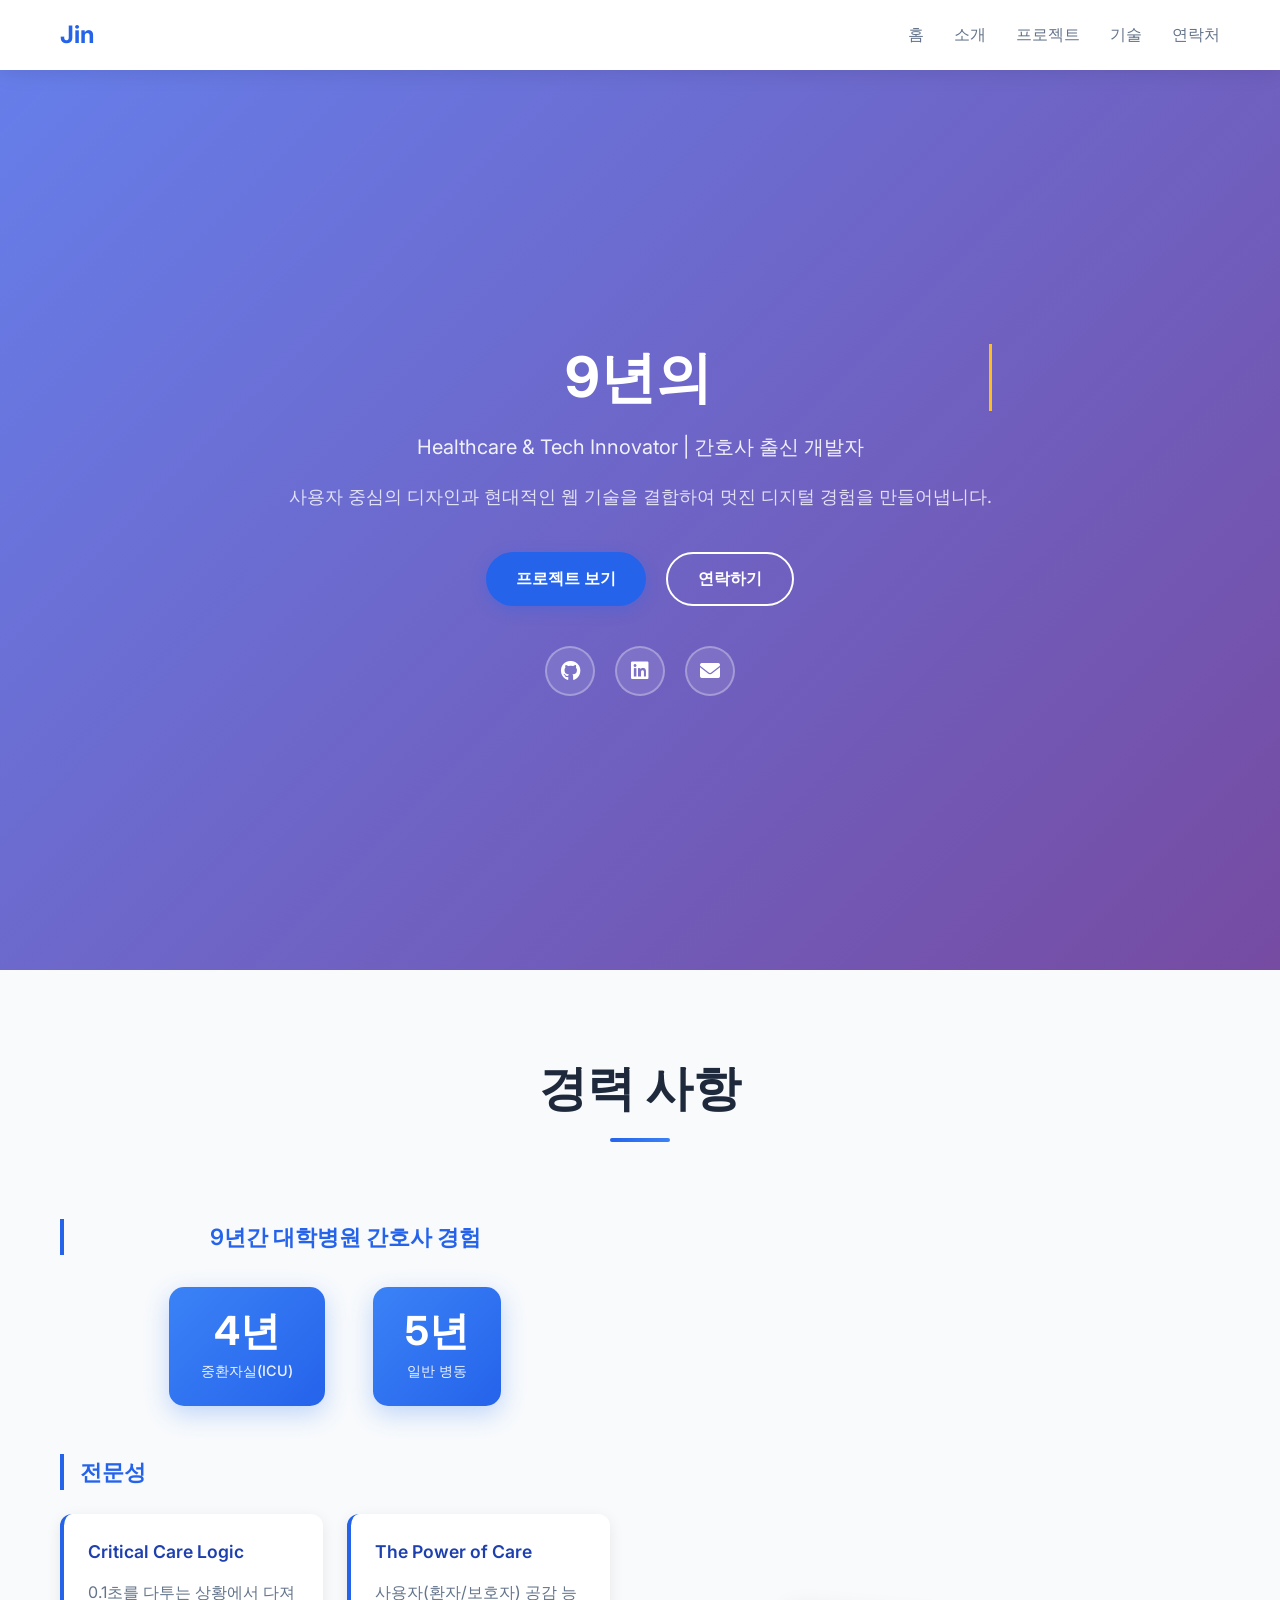
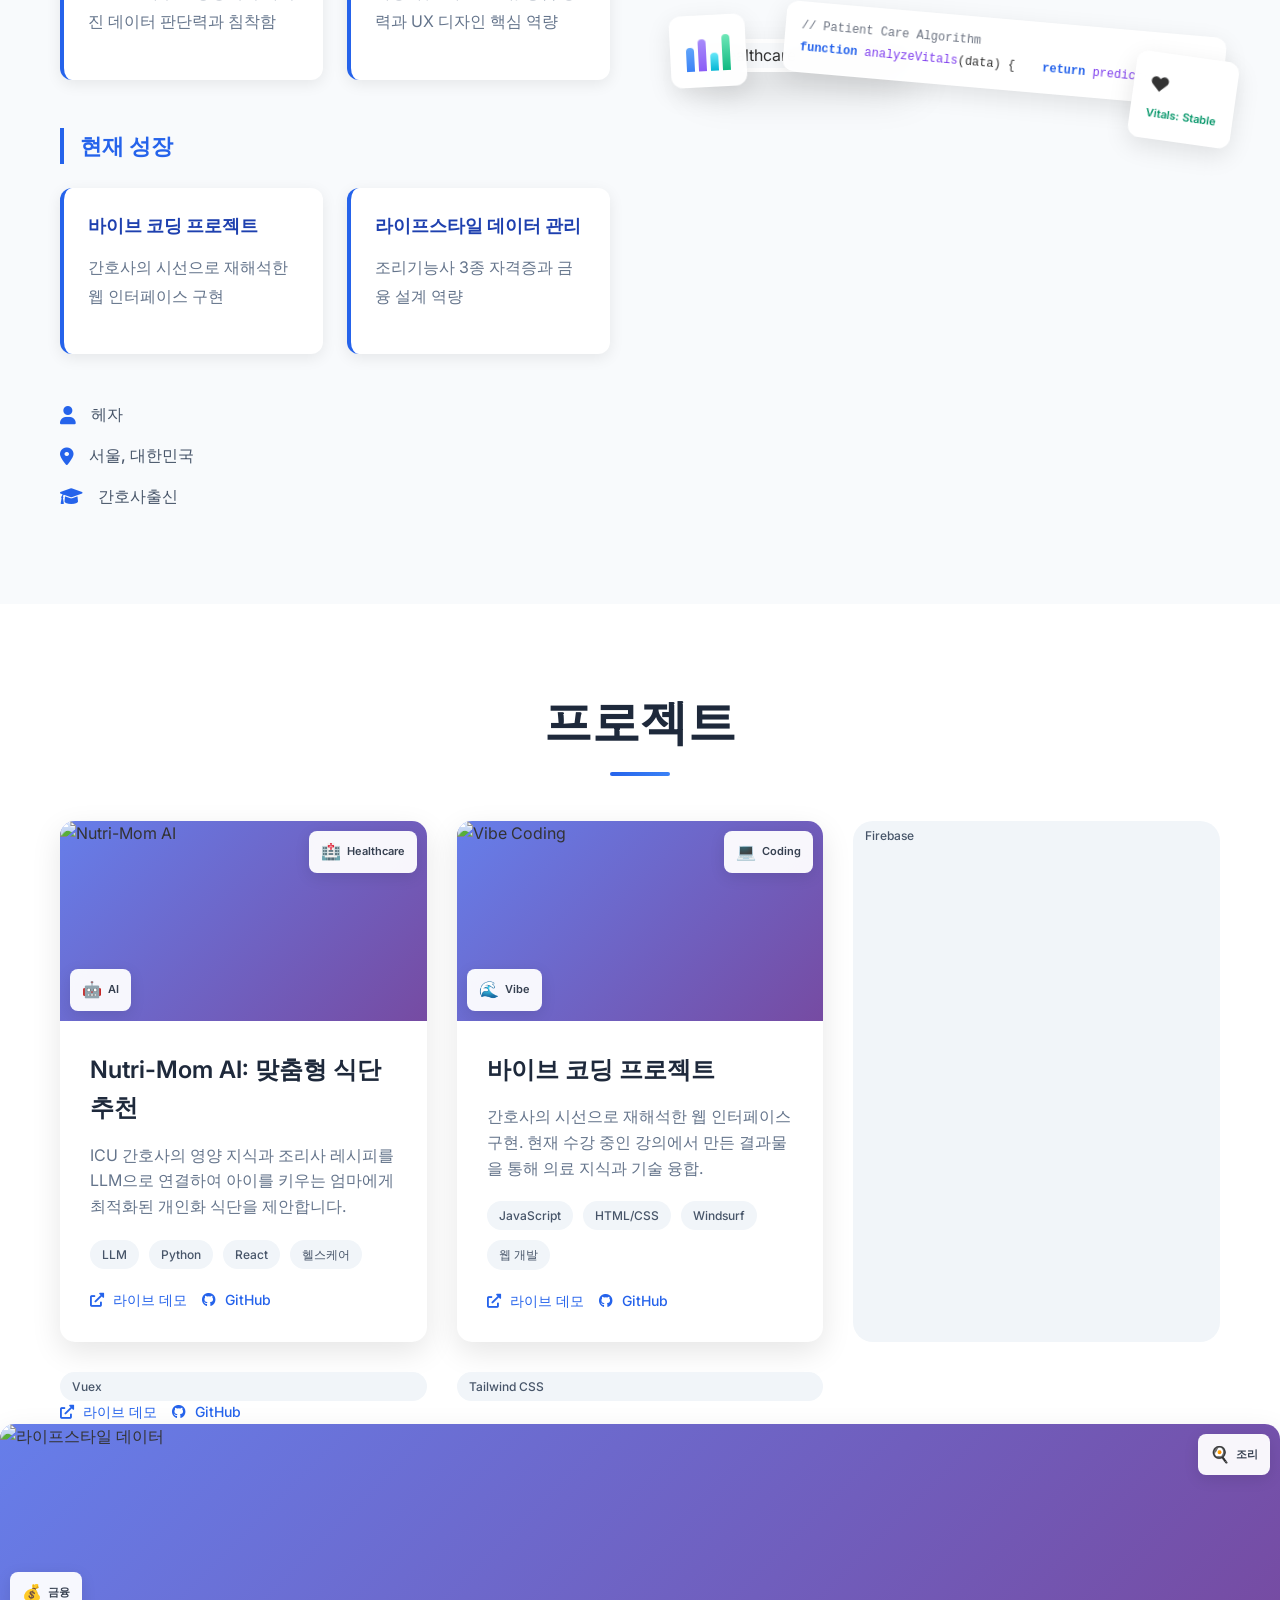
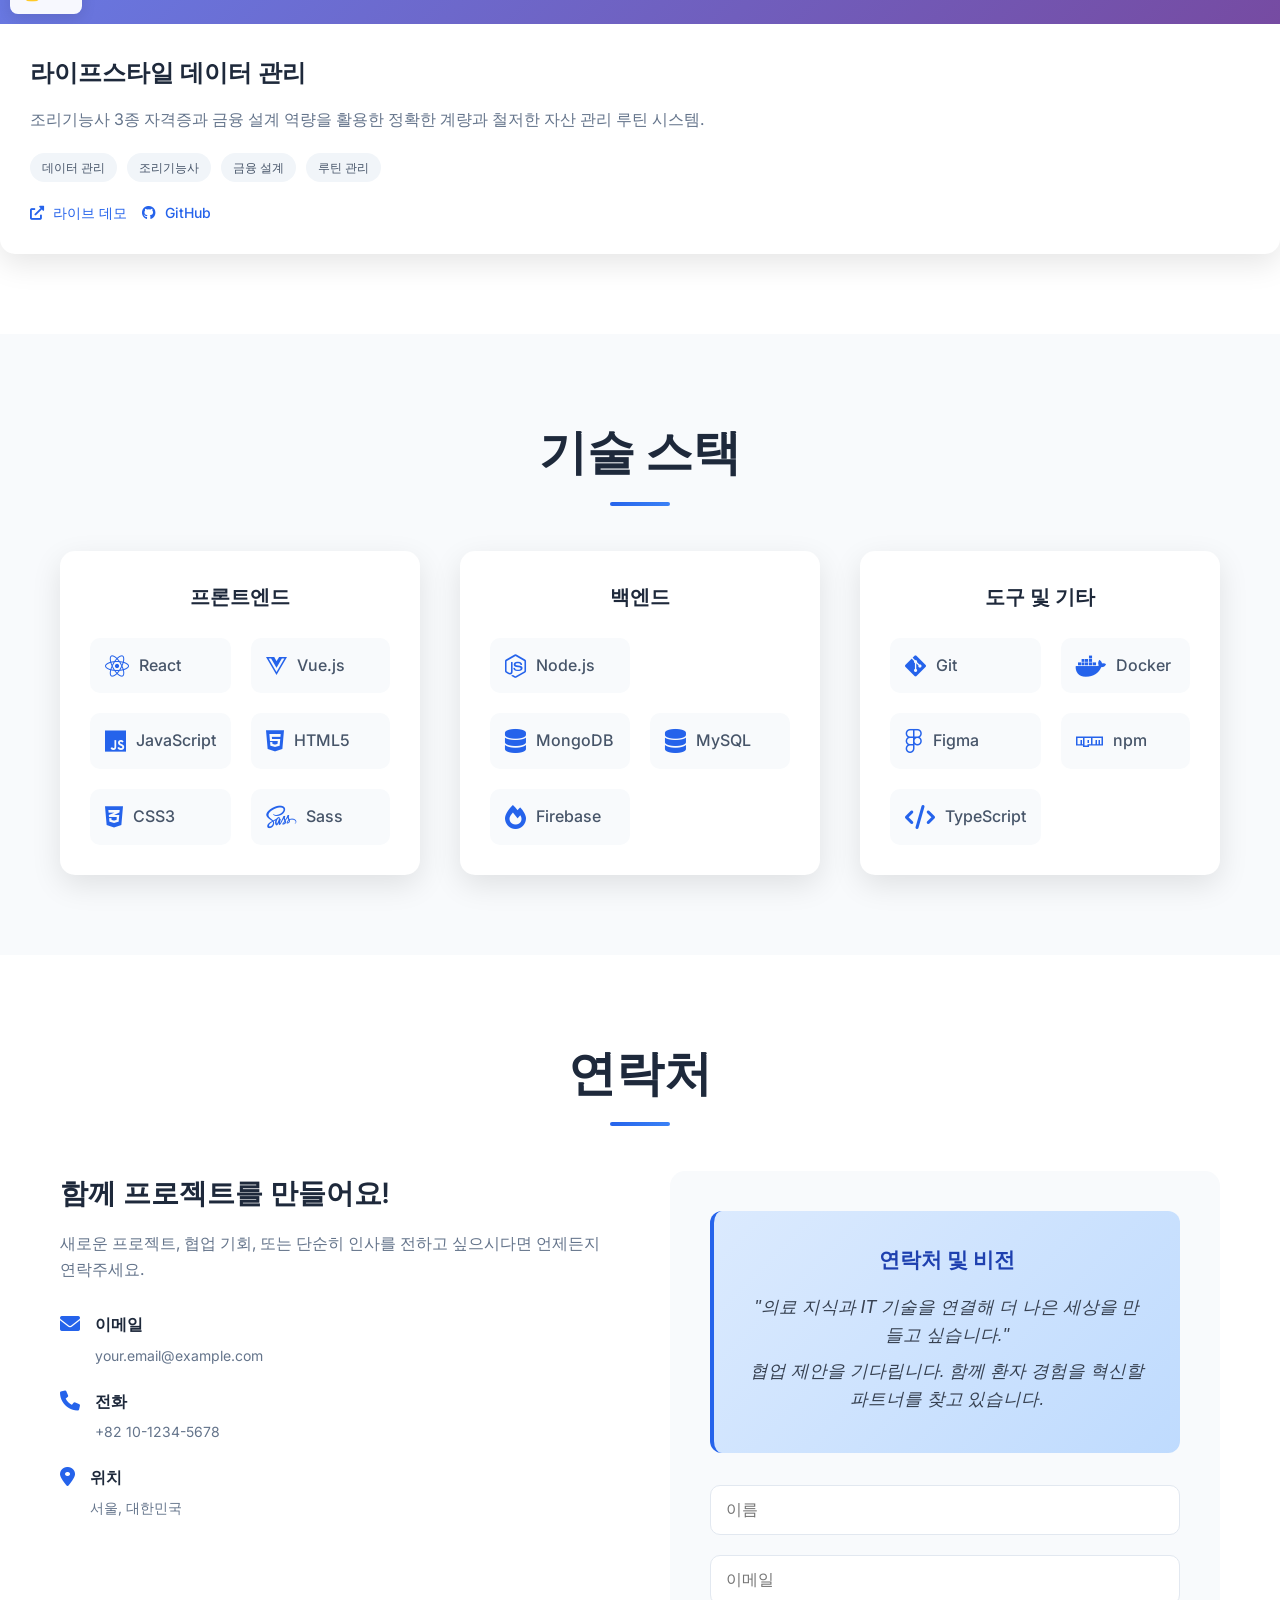
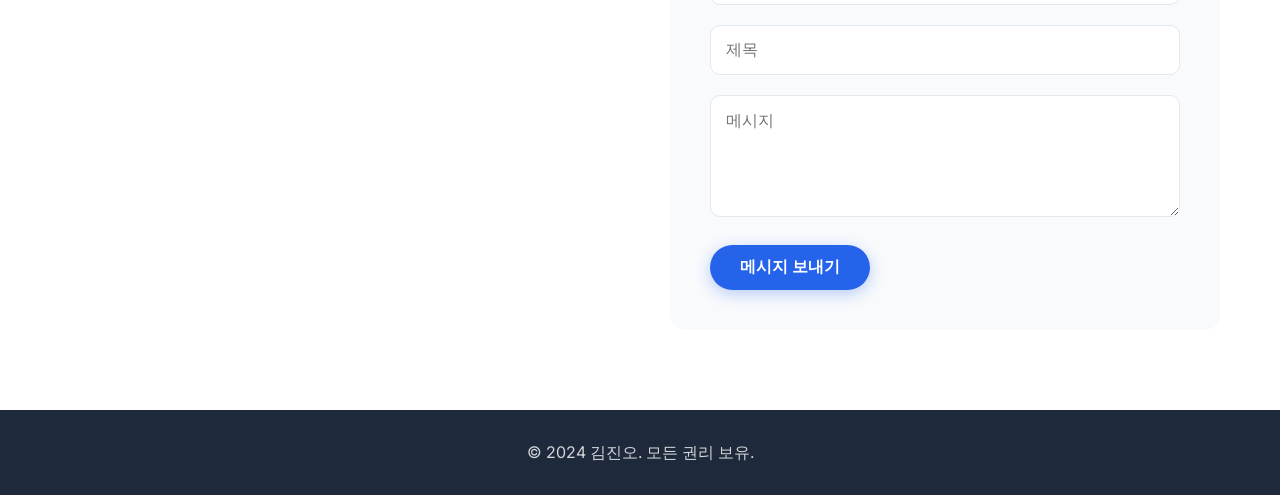
==== commit 4d5dfcd5: "[홈] 전체 스타일 변경" ====
--- a/index.html
+++ b/index.html
@@ -176,21 +176,31 @@
                 <div class="projects-grid">
                     <div class="project-card">
                         <div class="project-image">
-                            <div class="image-placeholder">
-                                <i class="fas fa-shopping-cart"></i>
+                            <div class="project-image-container">
+                                <img src="assets/healthcare-tech.jpg" alt="Nutri-Mom AI" class="project-hero-image">
+                                <div class="project-floating-elements">
+                                    <div class="project-floating-card">
+                                        <div class="project-icon">🏥</div>
+                                        <div class="project-label">Healthcare</div>
+                                    </div>
+                                    <div class="project-floating-card">
+                                        <div class="project-icon">🤖</div>
+                                        <div class="project-label">AI</div>
+                                    </div>
+                                </div>
                             </div>
                         </div>
                         <div class="project-content">
-                            <h3 class="project-title">이커머스 플랫폼</h3>
+                            <h3 class="project-title">Nutri-Mom AI: 맞춤형 식단 추천</h3>
                             <p class="project-description">
-                                React와 Node.js를 사용한 현대적인 온라인 쇼핑 플랫폼입니다. 
-                                실시간 재고 관리, 결제 시스템, 사용자 인증 등 다양한 기능을 구현했습니다.
+                                ICU 간호사의 영양 지식과 조리사 레시피를 LLM으로 연결하여 
+                                아이를 키우는 엄마에게 최적화된 개인화 식단을 제안합니다.
                             </p>
                             <div class="project-tech">
+                                <span class="tech-tag">LLM</span>
+                                <span class="tech-tag">Python</span>
                                 <span class="tech-tag">React</span>
-                                <span class="tech-tag">Node.js</span>
-                                <span class="tech-tag">MongoDB</span>
-                                <span class="tech-tag">Stripe</span>
+                                <span class="tech-tag">헬스케어</span>
                             </div>
                             <div class="project-links">
                                 <a href="#" class="project-link">
@@ -205,18 +215,42 @@
 
                     <div class="project-card">
                         <div class="project-image">
-                            <div class="image-placeholder">
-                                <i class="fas fa-tasks"></i>
+                            <div class="project-image-container">
+                                <img src="assets/healthcare-tech.jpg" alt="Vibe Coding" class="project-hero-image">
+                                <div class="project-floating-elements">
+                                    <div class="project-floating-card">
+                                        <div class="project-icon">💻</div>
+                                        <div class="project-label">Coding</div>
+                                    </div>
+                                    <div class="project-floating-card">
+                                        <div class="project-icon">🌊</div>
+                                        <div class="project-label">Vibe</div>
+                                    </div>
+                                </div>
                             </div>
                         </div>
                         <div class="project-content">
-                            <h3 class="project-title">태스크 관리 앱</h3>
+                            <h3 class="project-title">바이브 코딩 프로젝트</h3>
                             <p class="project-description">
-                                Vue.js와 Firebase를 활용한 실시간 협업 태스크 관리 애플리케이션입니다. 
-                                드래그 앤 드롭, 실시간 동기화, 팀 협업 기능을 제공합니다.
+                                간호사의 시선으로 재해석한 웹 인터페이스 구현. 
+                                현재 수강 중인 강의에서 만든 결과물을 통해 의료 지식과 기술 융합.
                             </p>
                             <div class="project-tech">
-                                <span class="tech-tag">Vue.js</span>
+                                <span class="tech-tag">JavaScript</span>
+                                <span class="tech-tag">HTML/CSS</span>
+                                <span class="tech-tag">Windsurf</span>
+                                <span class="tech-tag">웹 개발</span>
+                            </div>
+                            <div class="project-links">
+                                <a href="#" class="project-link">
+                                    <i class="fas fa-external-link-alt"></i> 라이브 데모
+                                </a>
+                                <a href="#" class="project-link">
+                                    <i class="fab fa-github"></i> GitHub
+                                </a>
+                            </div>
+                        </div>
+                    </div>
                                 <span class="tech-tag">Firebase</span>
                                 <span class="tech-tag">Vuex</span>
                                 <span class="tech-tag">Tailwind CSS</span>
@@ -234,21 +268,31 @@
 
                     <div class="project-card">
                         <div class="project-image">
-                            <div class="image-placeholder">
-                                <i class="fas fa-chart-line"></i>
+                            <div class="project-image-container">
+                                <img src="assets/healthcare-tech.jpg" alt="라이프스타일 데이터" class="project-hero-image">
+                                <div class="project-floating-elements">
+                                    <div class="project-floating-card">
+                                        <div class="project-icon">🍳</div>
+                                        <div class="project-label">조리</div>
+                                    </div>
+                                    <div class="project-floating-card">
+                                        <div class="project-icon">💰</div>
+                                        <div class="project-label">금융</div>
+                                    </div>
+                                </div>
                             </div>
                         </div>
                         <div class="project-content">
-                            <h3 class="project-title">데이터 대시보드</h3>
+                            <h3 class="project-title">라이프스타일 데이터 관리</h3>
                             <p class="project-description">
-                                D3.js와 Chart.js를 사용한 인터랙티브 데이터 시각화 대시보드입니다. 
-                                실시간 데이터 업데이트와 다양한 차트 타입을 지원합니다.
+                                조리기능사 3종 자격증과 금융 설계 역량을 활용한 
+                                정확한 계량과 철저한 자산 관리 루틴 시스템.
                             </p>
                             <div class="project-tech">
-                                <span class="tech-tag">JavaScript</span>
-                                <span class="tech-tag">D3.js</span>
-                                <span class="tech-tag">Chart.js</span>
-                                <span class="tech-tag">Express</span>
+                                <span class="tech-tag">데이터 관리</span>
+                                <span class="tech-tag">조리기능사</span>
+                                <span class="tech-tag">금융 설계</span>
+                                <span class="tech-tag">루틴 관리</span>
                             </div>
                             <div class="project-links">
                                 <a href="#" class="project-link">
--- a/styles.css
+++ b/styles.css
@@ -411,6 +411,111 @@
     
     .highlight-text {
         font-size: 0.8rem;
+    }
+}
+
+/* 프로젝트 이미지 컨테이너 */
+.project-image-container {
+    position: relative;
+    width: 100%;
+    height: 200px;
+    overflow: hidden;
+    border-radius: 12px;
+}
+
+.project-hero-image {
+    width: 100%;
+    height: 100%;
+    object-fit: cover;
+    transition: transform 0.3s ease;
+}
+
+.project-card:hover .project-hero-image {
+    transform: scale(1.05);
+}
+
+.project-floating-elements {
+    position: absolute;
+    top: 0;
+    left: 0;
+    width: 100%;
+    height: 100%;
+    pointer-events: none;
+}
+
+.project-floating-card {
+    position: absolute;
+    background: rgba(255, 255, 255, 0.95);
+    border-radius: 8px;
+    padding: 8px 12px;
+    box-shadow: 0 4px 15px rgba(0, 0, 0, 0.1);
+    backdrop-filter: blur(10px);
+    display: flex;
+    align-items: center;
+    gap: 6px;
+    animation: projectFloat 3s ease-in-out infinite;
+}
+
+.project-floating-card:nth-child(1) {
+    top: 10px;
+    right: 10px;
+    animation-delay: 0s;
+}
+
+.project-floating-card:nth-child(2) {
+    bottom: 10px;
+    left: 10px;
+    animation-delay: 1s;
+}
+
+.project-icon {
+    font-size: 16px;
+}
+
+.project-label {
+    font-size: 11px;
+    font-weight: 600;
+    color: #374151;
+}
+
+@keyframes projectFloat {
+    0%, 100% {
+        transform: translateY(0);
+    }
+    50% {
+        transform: translateY(-5px);
+    }
+}
+
+/* 반응형 디자인 */
+@media (max-width: 768px) {
+    .project-floating-card {
+        transform: scale(0.9);
+    }
+    
+    .project-floating-card:nth-child(1) {
+        top: 5px;
+        right: 5px;
+    }
+    
+    .project-floating-card:nth-child(2) {
+        bottom: 5px;
+        left: 5px;
+    }
+}
+
+@media (max-width: 480px) {
+    .project-floating-card {
+        transform: scale(0.8);
+        padding: 6px 8px;
+    }
+    
+    .project-icon {
+        font-size: 14px;
+    }
+    
+    .project-label {
+        font-size: 10px;
     }
 }
 
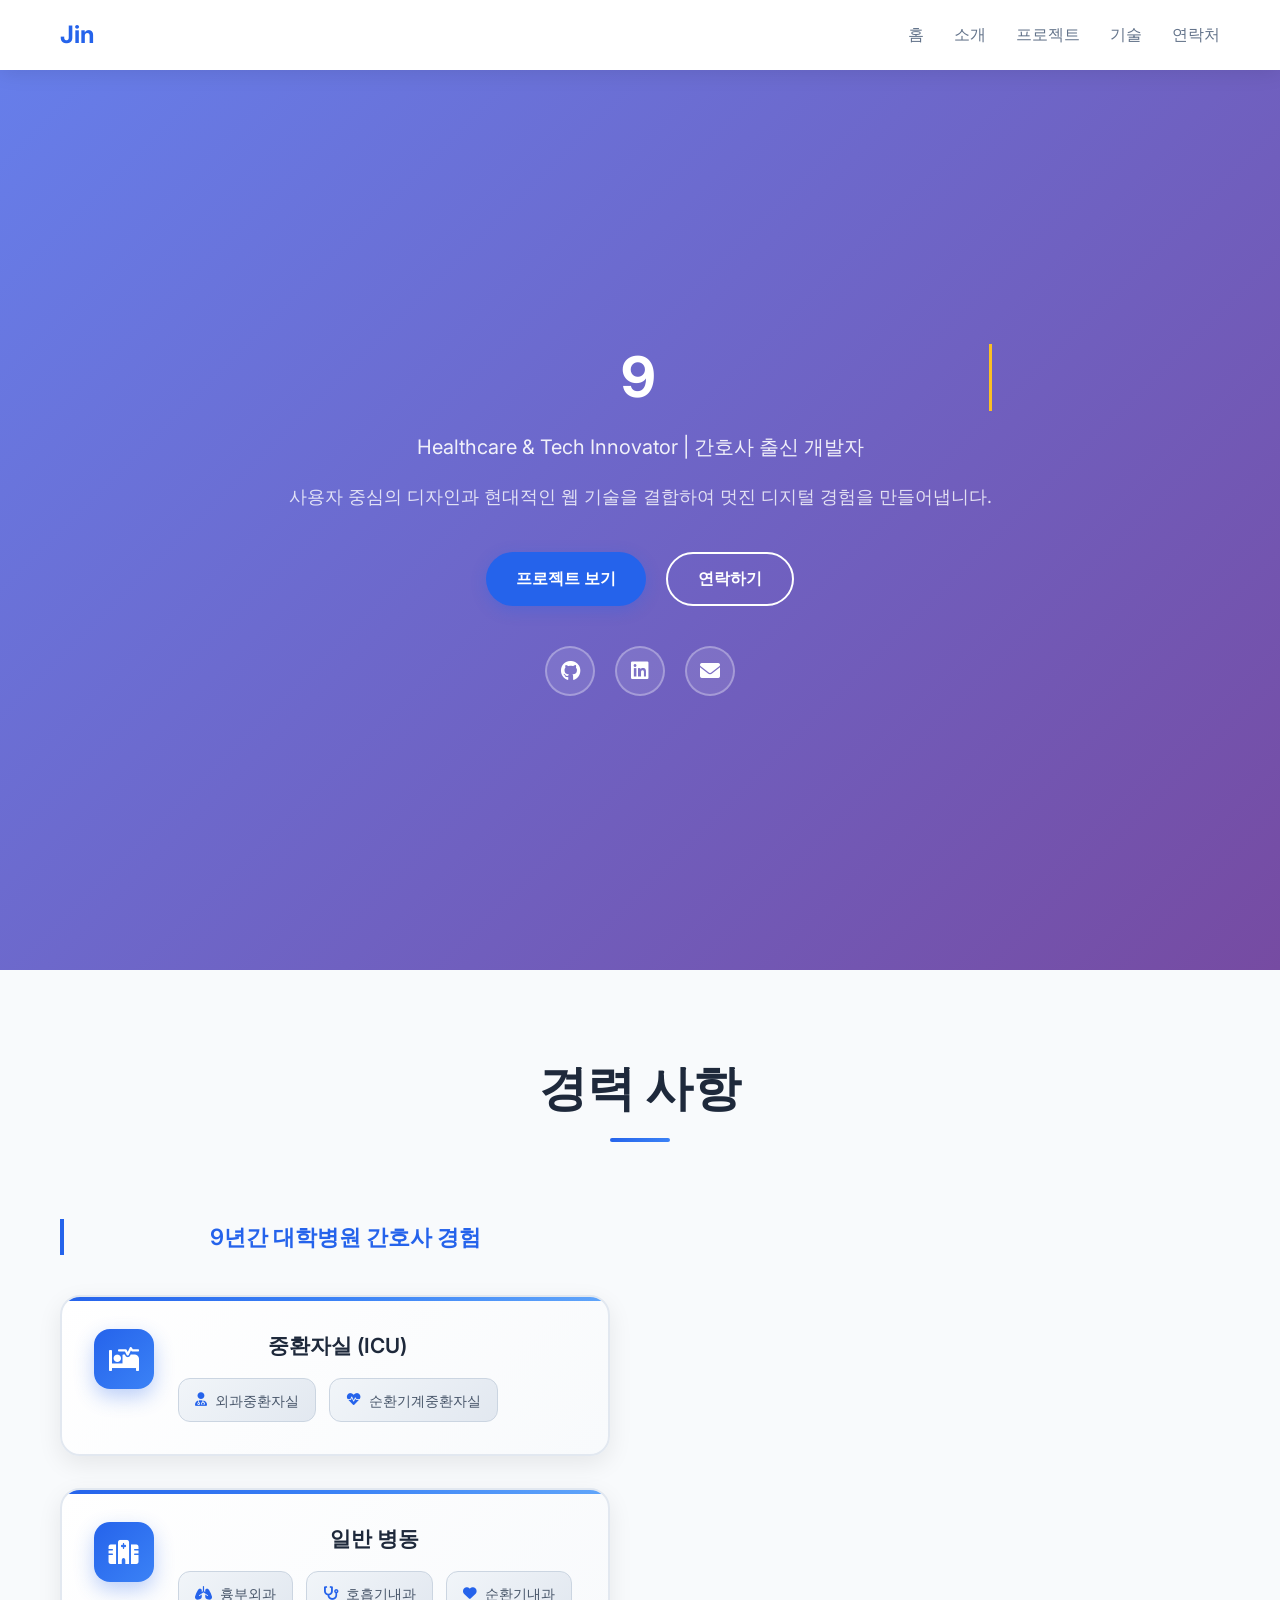
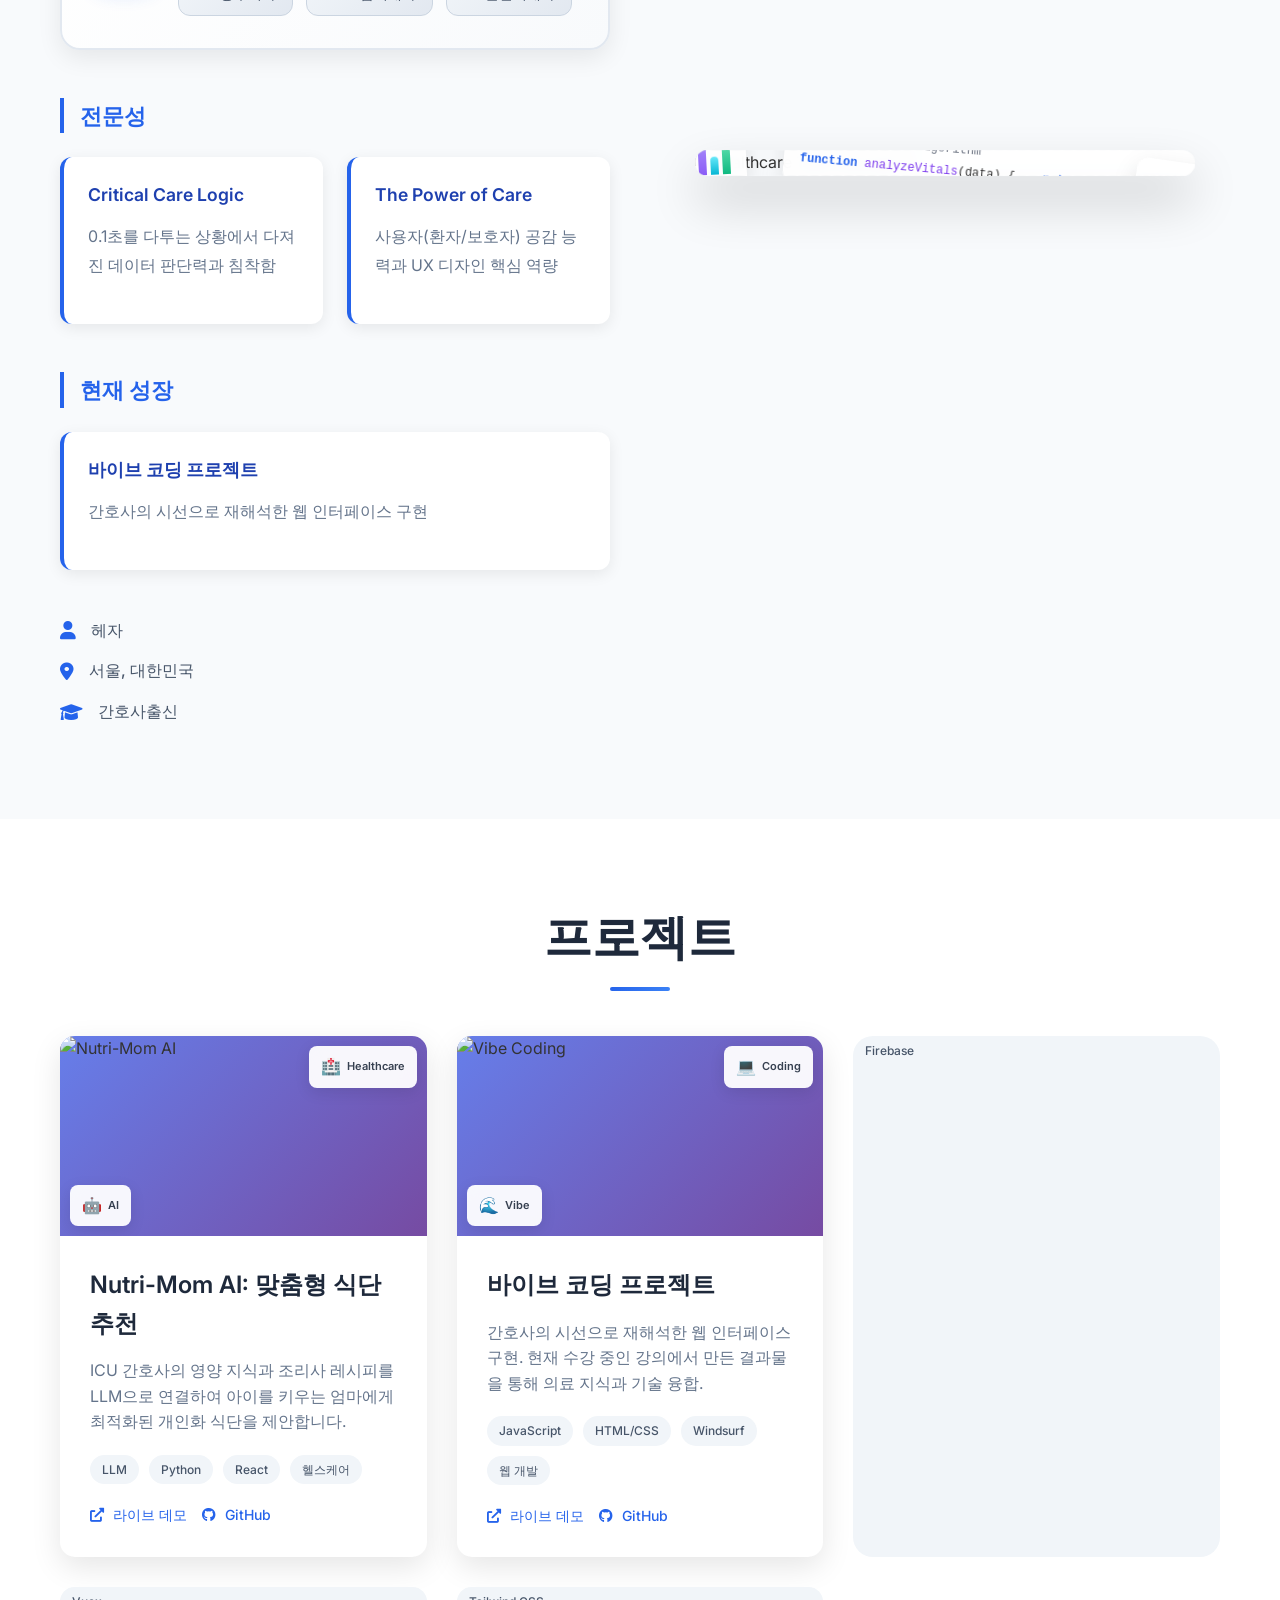
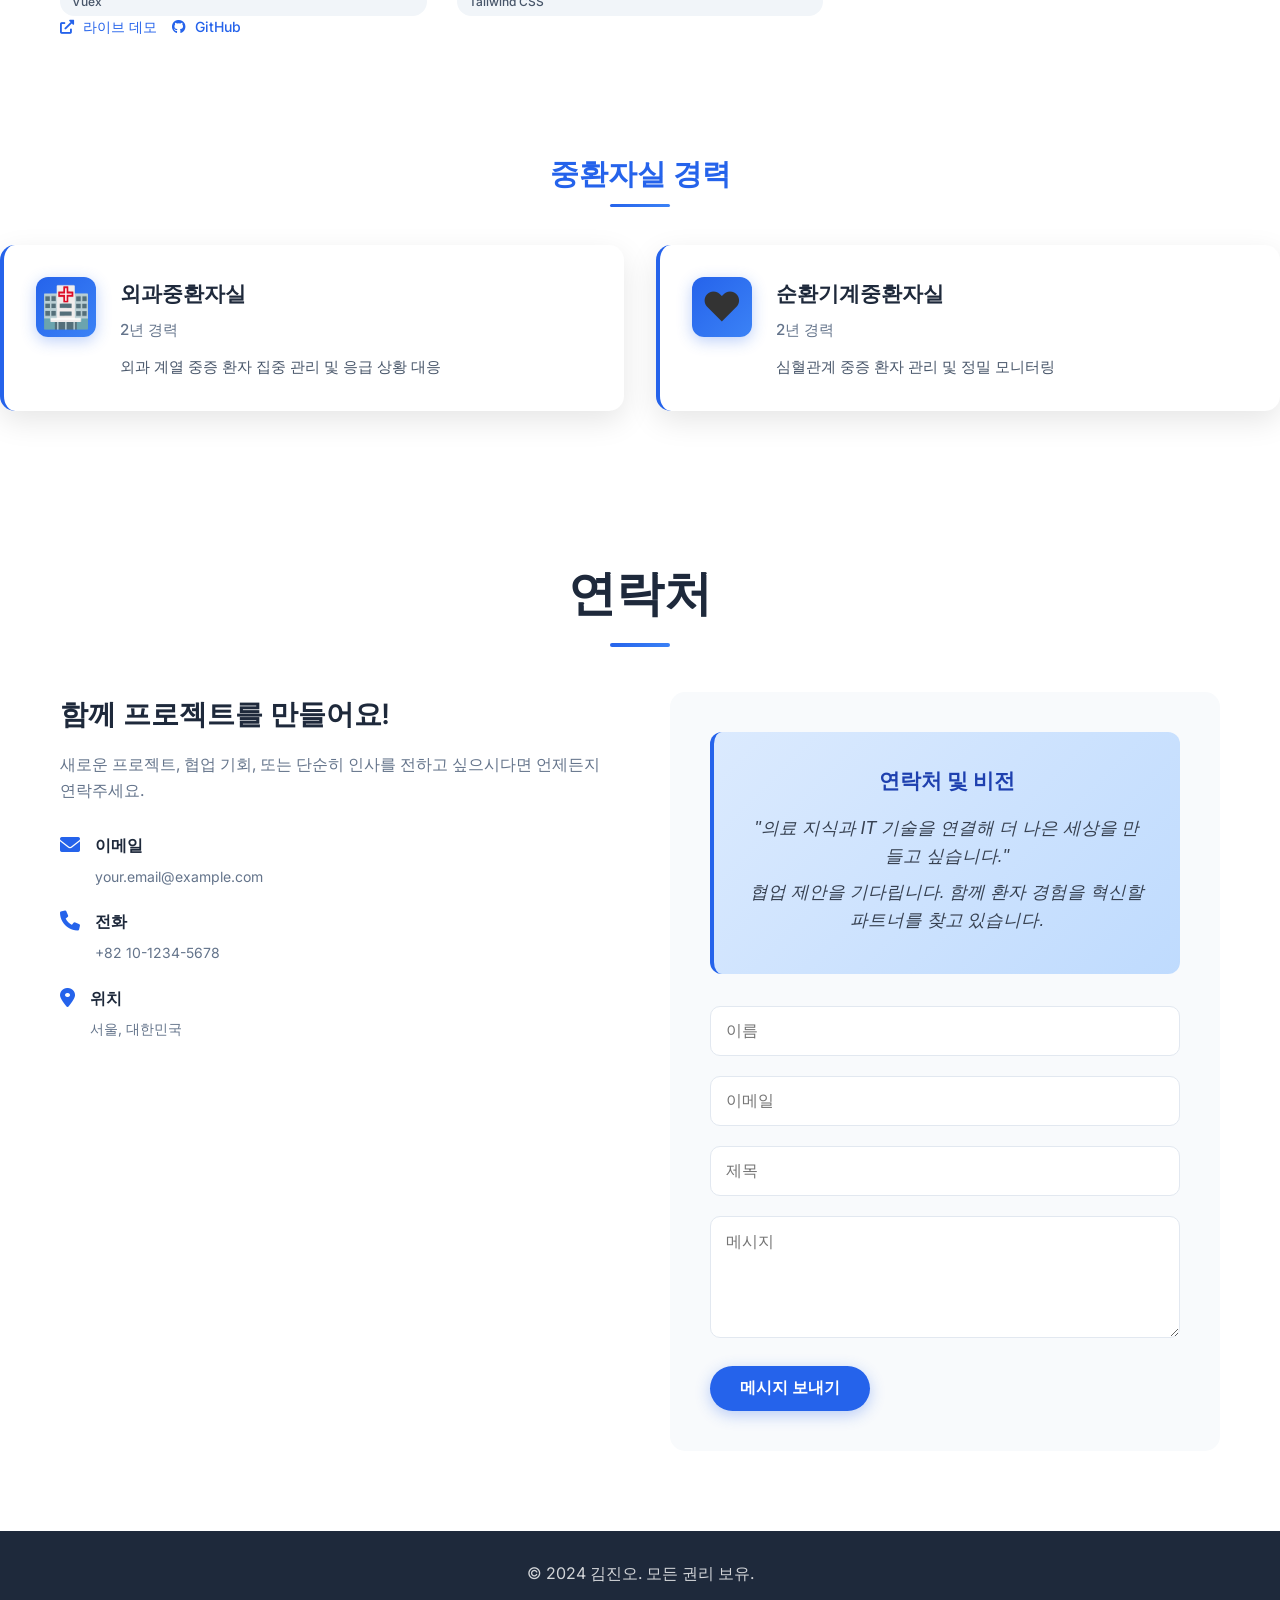
==== commit 8ff5ad94: "[세부경력]구성요소 및 디자인 변경" ====
--- a/index.html
+++ b/index.html
@@ -84,14 +84,46 @@
                     <div class="about-text">
                         <div class="career-summary">
                             <h3 class="about-subtitle">9년간 대학병원 간호사 경험</h3>
-                            <div class="career-highlights">
-                                <div class="highlight-item">
-                                    <span class="highlight-number">4년</span>
-                                    <span class="highlight-text">중환자실(ICU)</span>
-                                </div>
-                                <div class="highlight-item">
-                                    <span class="highlight-number">5년</span>
-                                    <span class="highlight-text">일반 병동</span>
+                            <div class="career-details-container">
+                                <div class="career-detail-item">
+                                    <div class="career-icon-wrapper">
+                                        <i class="fas fa-procedures"></i>
+                                    </div>
+                                    <div class="career-info">
+                                        <h4>중환자실 (ICU)</h4>
+                                        <div class="specialty-tags">
+                                            <span class="specialty-tag">
+                                                <i class="fas fa-user-md"></i>
+                                                외과중환자실
+                                            </span>
+                                            <span class="specialty-tag">
+                                                <i class="fas fa-heartbeat"></i>
+                                                순환기계중환자실
+                                            </span>
+                                        </div>
+                                    </div>
+                                </div>
+                                <div class="career-detail-item">
+                                    <div class="career-icon-wrapper">
+                                        <i class="fas fa-hospital"></i>
+                                    </div>
+                                    <div class="career-info">
+                                        <h4>일반 병동</h4>
+                                        <div class="specialty-tags">
+                                            <span class="specialty-tag">
+                                                <i class="fas fa-lungs"></i>
+                                                흉부외과
+                                            </span>
+                                            <span class="specialty-tag">
+                                                <i class="fas fa-stethoscope"></i>
+                                                호흡기내과
+                                            </span>
+                                            <span class="specialty-tag">
+                                                <i class="fas fa-heart"></i>
+                                                순환기내과
+                                            </span>
+                                        </div>
+                                    </div>
                                 </div>
                             </div>
                         </div>
@@ -117,10 +149,6 @@
                                     <h4>바이브 코딩 프로젝트</h4>
                                     <p>간호사의 시선으로 재해석한 웹 인터페이스 구현</p>
                                 </div>
-                                <div class="growth-item">
-                                    <h4>라이프스타일 데이터 관리</h4>
-                                    <p>조리기능사 3종 자격증과 금융 설계 역량</p>
-                                </div>
                             </div>
                         </div>
                         <div class="about-info">
@@ -140,7 +168,7 @@
                     </div>
                     <div class="about-image">
                         <div class="hero-image-container">
-                            <img src="assets/healthcare-tech.jpg" alt="Healthcare Tech Innovator" class="hero-image">
+                            <img src="assets/nurse-tech.jpg" alt="Healthcare Tech Innovator" class="hero-image">
                             <div class="floating-elements">
                                 <div class="floating-card code-card">
                                     <div class="code-snippet">
@@ -266,137 +294,31 @@
                         </div>
                     </div>
 
-                    <div class="project-card">
-                        <div class="project-image">
-                            <div class="project-image-container">
-                                <img src="assets/healthcare-tech.jpg" alt="라이프스타일 데이터" class="project-hero-image">
-                                <div class="project-floating-elements">
-                                    <div class="project-floating-card">
-                                        <div class="project-icon">🍳</div>
-                                        <div class="project-label">조리</div>
-                                    </div>
-                                    <div class="project-floating-card">
-                                        <div class="project-icon">💰</div>
-                                        <div class="project-label">금융</div>
-                                    </div>
-                                </div>
-                            </div>
-                        </div>
-                        <div class="project-content">
-                            <h3 class="project-title">라이프스타일 데이터 관리</h3>
-                            <p class="project-description">
-                                조리기능사 3종 자격증과 금융 설계 역량을 활용한 
-                                정확한 계량과 철저한 자산 관리 루틴 시스템.
-                            </p>
-                            <div class="project-tech">
-                                <span class="tech-tag">데이터 관리</span>
-                                <span class="tech-tag">조리기능사</span>
-                                <span class="tech-tag">금융 설계</span>
-                                <span class="tech-tag">루틴 관리</span>
-                            </div>
-                            <div class="project-links">
-                                <a href="#" class="project-link">
-                                    <i class="fas fa-external-link-alt"></i> 라이브 데모
-                                </a>
-                                <a href="#" class="project-link">
-                                    <i class="fab fa-github"></i> GitHub
-                                </a>
-                            </div>
-                        </div>
-                    </div>
-                </div>
+                    </div>
             </div>
-        </section>
-
-        <!-- 기술 스택 섹션 -->
-        <section id="skills" class="skills">
-            <div class="container">
-                <h2 class="section-title">기술 스택</h2>
-                <div class="skills-grid">
-                    <div class="skill-category">
-                        <h3 class="skill-title">프론트엔드</h3>
-                        <div class="skill-items">
-                            <div class="skill-item">
-                                <i class="fab fa-react"></i>
-                                <span>React</span>
-                            </div>
-                            <div class="skill-item">
-                                <i class="fab fa-vuejs"></i>
-                                <span>Vue.js</span>
-                            </div>
-                            <div class="skill-item">
-                                <i class="fab fa-js"></i>
-                                <span>JavaScript</span>
-                            </div>
-                            <div class="skill-item">
-                                <i class="fab fa-html5"></i>
-                                <span>HTML5</span>
-                            </div>
-                            <div class="skill-item">
-                                <i class="fab fa-css3-alt"></i>
-                                <span>CSS3</span>
-                            </div>
-                            <div class="skill-item">
-                                <i class="fab fa-sass"></i>
-                                <span>Sass</span>
-                            </div>
-                        </div>
-                    </div>
-
-                    <div class="skill-category">
-                        <h3 class="skill-title">백엔드</h3>
-                        <div class="skill-items">
-                            <div class="skill-item">
-                                <i class="fab fa-node-js"></i>
-                                <span>Node.js</span>
-                            </div>
-                            <div class="skill-item">
-                                <i class="fab fa-python"></i>
-                                <span>Python</span>
-                            </div>
-                            <div class="skill-item">
-                                <i class="fas fa-database"></i>
-                                <span>MongoDB</span>
-                            </div>
-                            <div class="skill-item">
-                                <i class="fas fa-database"></i>
-                                <span>MySQL</span>
-                            </div>
-                            <div class="skill-item">
-                                <i class="fas fa-fire"></i>
-                                <span>Firebase</span>
-                            </div>
-                        </div>
-                    </div>
-
-                    <div class="skill-category">
-                        <h3 class="skill-title">도구 및 기타</h3>
-                        <div class="skill-items">
-                            <div class="skill-item">
-                                <i class="fab fa-git-alt"></i>
-                                <span>Git</span>
-                            </div>
-                            <div class="skill-item">
-                                <i class="fab fa-docker"></i>
-                                <span>Docker</span>
-                            </div>
-                            <div class="skill-item">
-                                <i class="fab fa-figma"></i>
-                                <span>Figma</span>
-                            </div>
-                            <div class="skill-item">
-                                <i class="fab fa-npm"></i>
-                                <span>npm</span>
-                            </div>
-                            <div class="skill-item">
-                                <i class="fas fa-code"></i>
-                                <span>TypeScript</span>
-                            </div>
-                        </div>
-                    </div>
-                </div>
-            </div>
-        </section>
+        </section>               
+                <!-- 경력사항 -->
+                <div class="career-section">
+                    <h3 class="subsection-title">중환자실 경력</h3>
+                    <div class="career-grid">
+                        <div class="career-item">
+                            <div class="career-icon">🏥</div>
+                            <div class="career-details">
+                                <h4>외과중환자실</h4>
+                                <p class="career-duration">2년 경력</p>
+                                <p class="career-description">외과 계열 중증 환자 집중 관리 및 응급 상황 대응</p>
+                            </div>
+                        </div>
+                        <div class="career-item">
+                            <div class="career-icon">❤️</div>
+                            <div class="career-details">
+                                <h4>순환기계중환자실</h4>
+                                <p class="career-duration">2년 경력</p>
+                                <p class="career-description">심혈관계 중증 환자 관리 및 정밀 모니터링</p>
+                            </div>
+                        </div>
+                    </div>
+                </div>
 
         <!-- 연락처 섹션 -->
         <section id="contact" class="contact">
--- a/styles.css
+++ b/styles.css
@@ -3,6 +3,10 @@
     margin: 0;
     padding: 0;
     box-sizing: border-box;
+}
+
+html {
+    scroll-behavior: smooth;
 }
 
 body {
@@ -107,14 +111,21 @@
     width: 100%;
     max-width: 500px;
     margin: 0 auto;
+    border-radius: 24px;
+    overflow: hidden;
+    box-shadow: 0 25px 50px rgba(0, 0, 0, 0.2);
 }
 
 .hero-image {
     width: 100%;
     height: auto;
-    border-radius: 20px;
-    box-shadow: 0 20px 40px rgba(0, 0, 0, 0.15);
-    border: 4px solid #fff;
+    display: block;
+    transition: transform 0.5s ease, filter 0.5s ease;
+}
+
+.hero-image-container:hover .hero-image {
+    transform: scale(1.05);
+    filter: brightness(1.1);
 }
 
 .floating-elements {
@@ -298,28 +309,98 @@
     margin-bottom: 3rem;
 }
 
-.career-highlights {
-    display: flex;
+.career-details-container {
+    display: grid;
+    grid-template-columns: repeat(auto-fit, minmax(300px, 1fr));
+    gap: 2rem;
+    margin: 2.5rem 0;
+}
+
+.career-detail-item {
+    background: linear-gradient(135deg, #ffffff 0%, #f8fafc 100%);
+    border: 2px solid #e2e8f0;
+    border-radius: 20px;
+    padding: 2rem;
+    display: flex;
+    align-items: flex-start;
+    gap: 1.5rem;
+    transition: all 0.3s ease;
+    box-shadow: 0 8px 25px rgba(0, 0, 0, 0.08);
+    position: relative;
+    overflow: hidden;
+}
+
+.career-detail-item::before {
+    content: '';
+    position: absolute;
+    top: 0;
+    left: 0;
+    right: 0;
+    height: 4px;
+    background: linear-gradient(90deg, #2563eb, #3b82f6, #60a5fa);
+}
+
+.career-detail-item:hover {
+    transform: translateY(-8px);
+    box-shadow: 0 15px 40px rgba(37, 99, 235, 0.15);
+    border-color: #2563eb;
+}
+
+.career-icon-wrapper {
+    width: 60px;
+    height: 60px;
+    background: linear-gradient(135deg, #2563eb, #3b82f6);
+    border-radius: 16px;
+    display: flex;
+    align-items: center;
     justify-content: center;
-    gap: 3rem;
-    margin-top: 2rem;
-}
-
-.highlight-item {
-    display: flex;
-    flex-direction: column;
+    color: white;
+    font-size: 1.5rem;
+    box-shadow: 0 8px 20px rgba(37, 99, 235, 0.3);
+    flex-shrink: 0;
+}
+
+.career-info h4 {
+    font-size: 1.3rem;
+    font-weight: 600;
+    color: #1e293b;
+    margin-bottom: 1rem;
+}
+
+.specialty-tags {
+    display: flex;
+    flex-wrap: wrap;
+    gap: 0.8rem;
+}
+
+.specialty-tag {
+    display: inline-flex;
     align-items: center;
-    background: linear-gradient(135deg, #3b82f6 0%, #2563eb 100%);
+    gap: 0.5rem;
+    background: linear-gradient(135deg, #f1f5f9, #e2e8f0);
+    border: 1px solid #cbd5e1;
+    border-radius: 12px;
+    padding: 0.6rem 1rem;
+    font-size: 0.9rem;
+    font-weight: 500;
+    color: #475569;
+    transition: all 0.2s ease;
+}
+
+.specialty-tag i {
+    color: #2563eb;
+    font-size: 0.85rem;
+}
+
+.specialty-tag:hover {
+    background: linear-gradient(135deg, #2563eb, #3b82f6);
     color: white;
-    padding: 1.5rem 2rem;
-    border-radius: 15px;
-    box-shadow: 0 8px 25px rgba(59, 130, 246, 0.3);
-    transition: transform 0.3s ease, box-shadow 0.3s ease;
-}
-
-.highlight-item:hover {
-    transform: translateY(-5px);
-    box-shadow: 0 12px 35px rgba(59, 130, 246, 0.4);
+    transform: translateY(-2px);
+    box-shadow: 0 4px 12px rgba(37, 99, 235, 0.3);
+}
+
+.specialty-tag:hover i {
+    color: white;
 }
 
 .highlight-number {
@@ -375,16 +456,27 @@
 
 /* 반응형 디자인 */
 @media (max-width: 768px) {
-    .career-highlights {
+    .career-details-container {
+        grid-template-columns: 1fr;
         gap: 1.5rem;
     }
     
-    .highlight-item {
-        padding: 1rem 1.5rem;
-    }
-    
-    .highlight-number {
-        font-size: 2rem;
+    .career-detail-item {
+        padding: 1.5rem;
+        flex-direction: column;
+        text-align: center;
+        gap: 1rem;
+    }
+    
+    .career-icon-wrapper {
+        width: 50px;
+        height: 50px;
+        font-size: 1.3rem;
+        margin: 0 auto;
+    }
+    
+    .specialty-tags {
+        justify-content: center;
     }
     
     .expertise-grid, .growth-grid {
@@ -394,23 +486,27 @@
 }
 
 @media (max-width: 480px) {
-    .career-highlights {
-        flex-direction: column;
+    .career-details-container {
         gap: 1rem;
-        align-items: center;
-    }
-    
-    .highlight-item {
-        width: 100%;
-        max-width: 200px;
-    }
-    
-    .highlight-number {
-        font-size: 1.8rem;
-    }
-    
-    .highlight-text {
+    }
+    
+    .career-detail-item {
+        padding: 1.2rem;
+    }
+    
+    .career-icon-wrapper {
+        width: 45px;
+        height: 45px;
+        font-size: 1.2rem;
+    }
+    
+    .career-info h4 {
+        font-size: 1.1rem;
+    }
+    
+    .specialty-tag {
         font-size: 0.8rem;
+        padding: 0.5rem 0.8rem;
     }
 }
 
@@ -895,6 +991,92 @@
     margin-right: 5px;
 }
 
+/* 경력 섹션 */
+.career-section {
+    margin-bottom: 4rem;
+}
+
+.subsection-title {
+    font-size: 1.8rem;
+    font-weight: 600;
+    color: #2563eb;
+    margin: 2rem 0 1.5rem 0;
+    text-align: center;
+    position: relative;
+}
+
+.subsection-title::after {
+    content: '';
+    position: absolute;
+    bottom: -10px;
+    left: 50%;
+    transform: translateX(-50%);
+    width: 60px;
+    height: 3px;
+    background: linear-gradient(90deg, #2563eb, #3b82f6);
+    border-radius: 2px;
+}
+
+.career-grid {
+    display: grid;
+    grid-template-columns: repeat(auto-fit, minmax(350px, 1fr));
+    gap: 2rem;
+    margin: 3rem 0;
+}
+
+.career-item {
+    background: white;
+    padding: 2rem;
+    border-radius: 15px;
+    box-shadow: 0 10px 30px rgba(0, 0, 0, 0.1);
+    display: flex;
+    align-items: flex-start;
+    gap: 1.5rem;
+    transition: transform 0.3s ease, box-shadow 0.3s ease;
+    border-left: 4px solid #2563eb;
+}
+
+.career-item:hover {
+    transform: translateY(-5px);
+    box-shadow: 0 15px 40px rgba(0, 0, 0, 0.15);
+}
+
+.career-icon {
+    font-size: 2.5rem;
+    min-width: 60px;
+    height: 60px;
+    display: flex;
+    align-items: center;
+    justify-content: center;
+    background: linear-gradient(135deg, #2563eb, #3b82f6);
+    border-radius: 12px;
+    box-shadow: 0 4px 15px rgba(37, 99, 235, 0.3);
+}
+
+.career-details h4 {
+    font-size: 1.3rem;
+    font-weight: 600;
+    color: #1e293b;
+    margin-bottom: 0.5rem;
+}
+
+.career-duration {
+    font-size: 0.95rem;
+    color: #64748b;
+    font-weight: 500;
+    margin-bottom: 0.8rem;
+}
+
+.career-description {
+    font-size: 0.95rem;
+    color: #475569;
+    line-height: 1.6;
+}
+
+.tech-section {
+    margin-top: 4rem;
+}
+
 /* 기술 스택 섹션 */
 .skills {
     background: #f8fafc;
@@ -1122,6 +1304,28 @@
         grid-template-columns: 1fr;
     }
 
+    .career-grid {
+        grid-template-columns: 1fr;
+        gap: 1.5rem;
+    }
+
+    .career-item {
+        padding: 1.5rem;
+        flex-direction: column;
+        text-align: center;
+        gap: 1rem;
+    }
+
+    .career-icon {
+        font-size: 2rem;
+        min-width: 50px;
+        height: 50px;
+    }
+
+    .subsection-title {
+        font-size: 1.5rem;
+    }
+
     .skill-items {
         grid-template-columns: 1fr;
     }
@@ -1158,6 +1362,24 @@
 
     .skill-category {
         padding: 20px;
+    }
+
+    .career-item {
+        padding: 1.2rem;
+    }
+
+    .career-icon {
+        font-size: 1.8rem;
+        min-width: 45px;
+        height: 45px;
+    }
+
+    .career-details h4 {
+        font-size: 1.1rem;
+    }
+
+    .subsection-title {
+        font-size: 1.3rem;
     }
 }
 
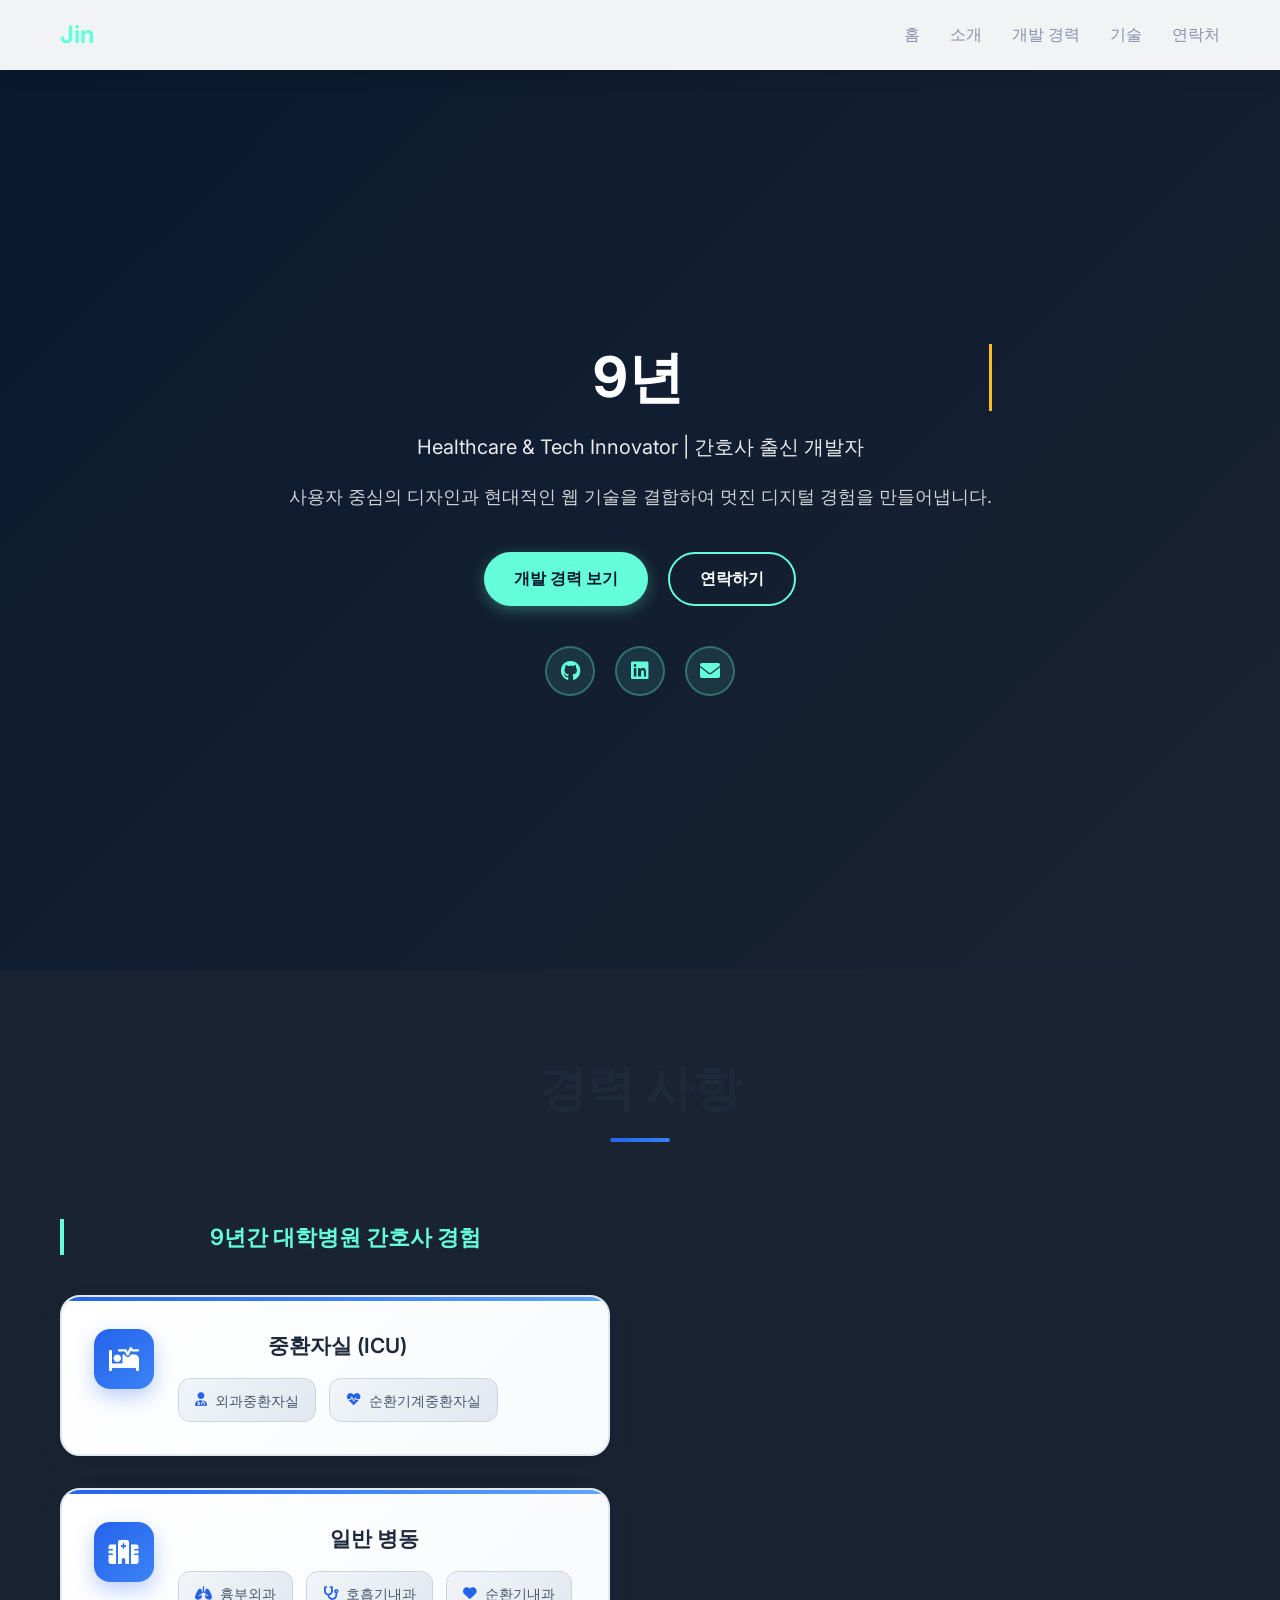
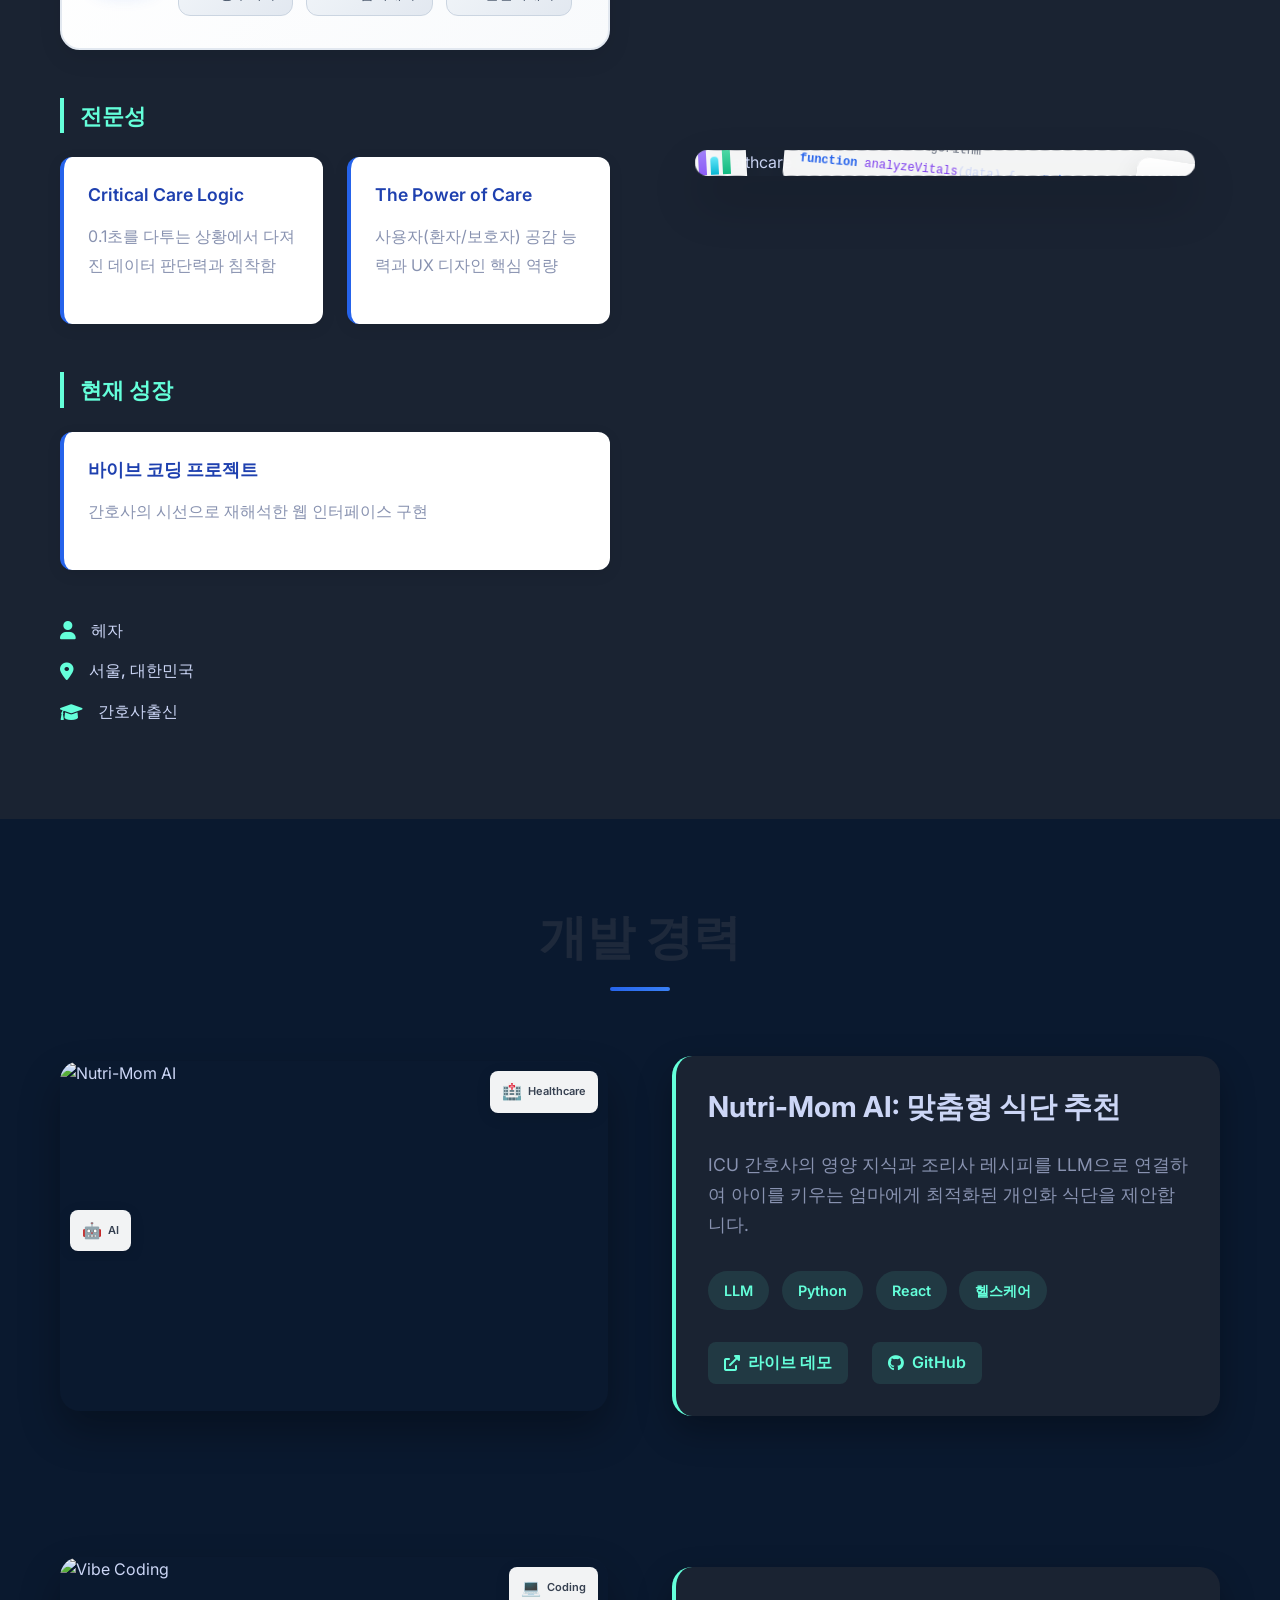
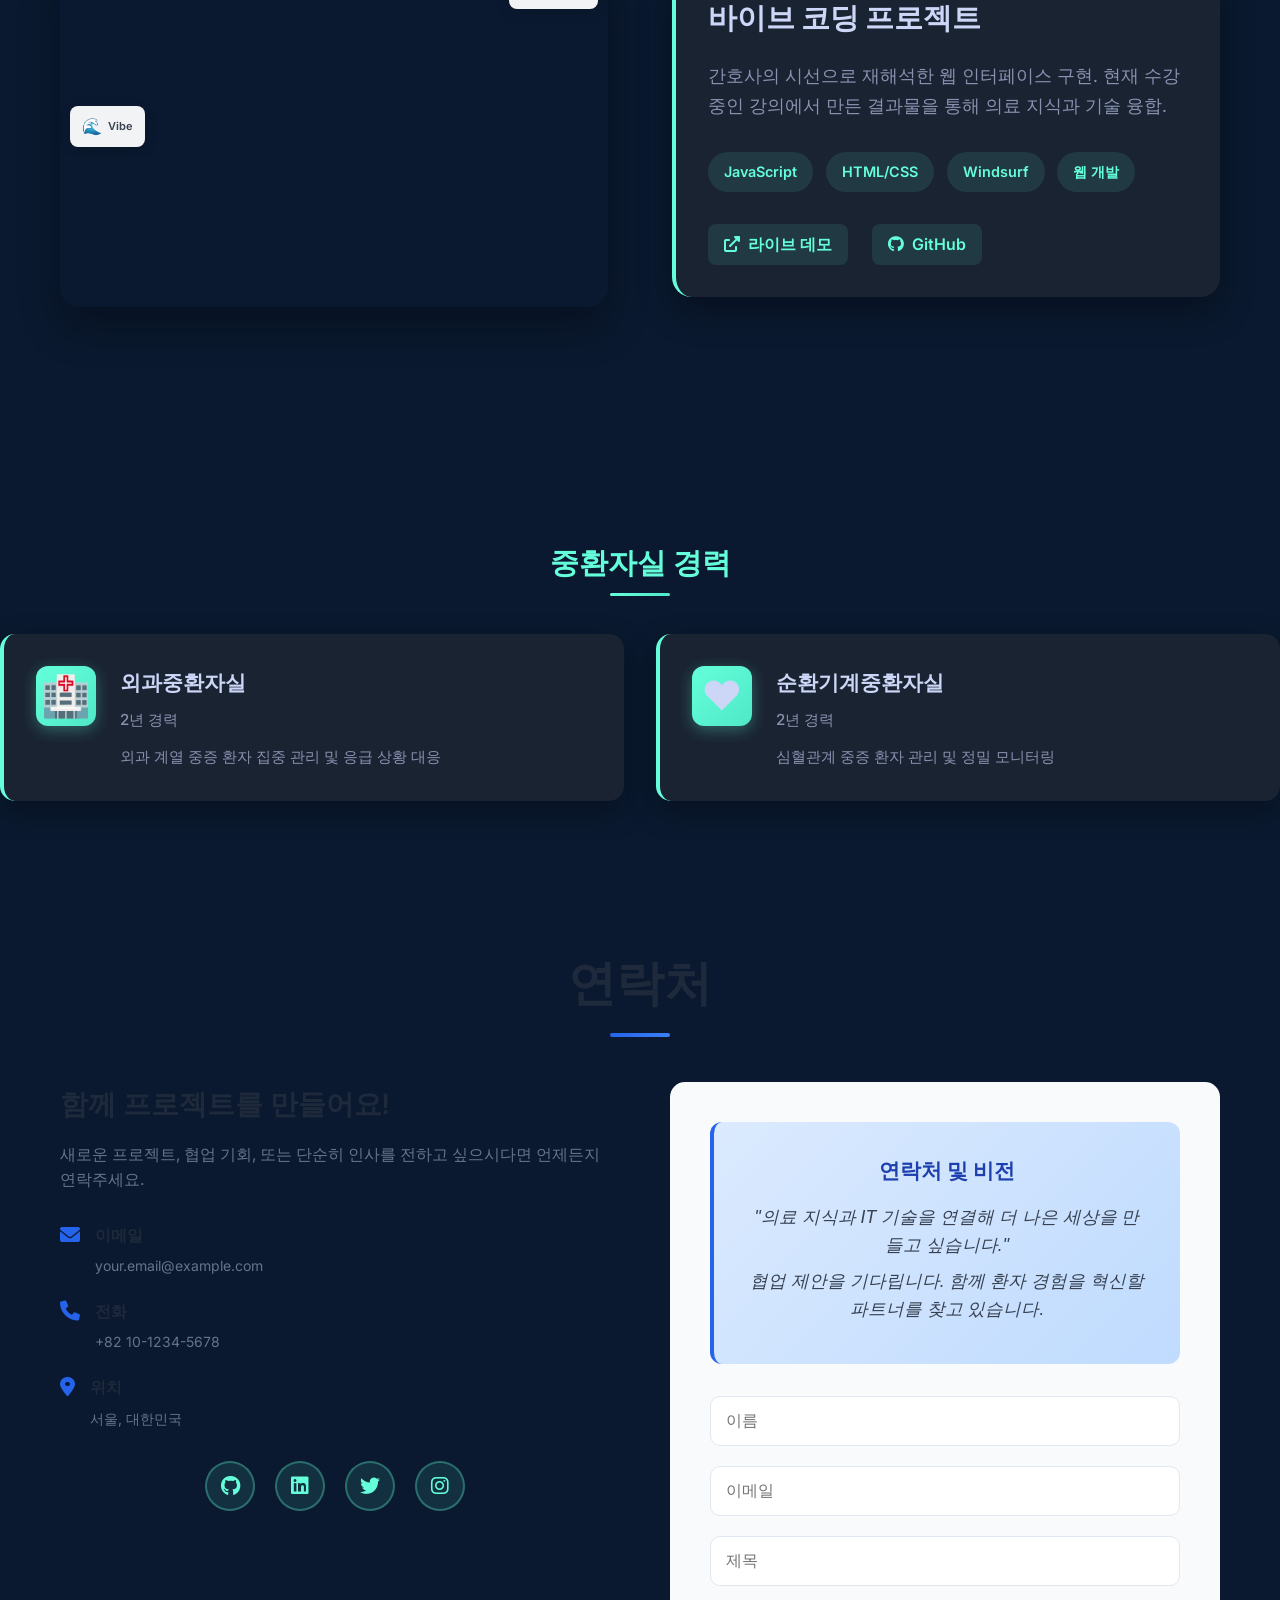
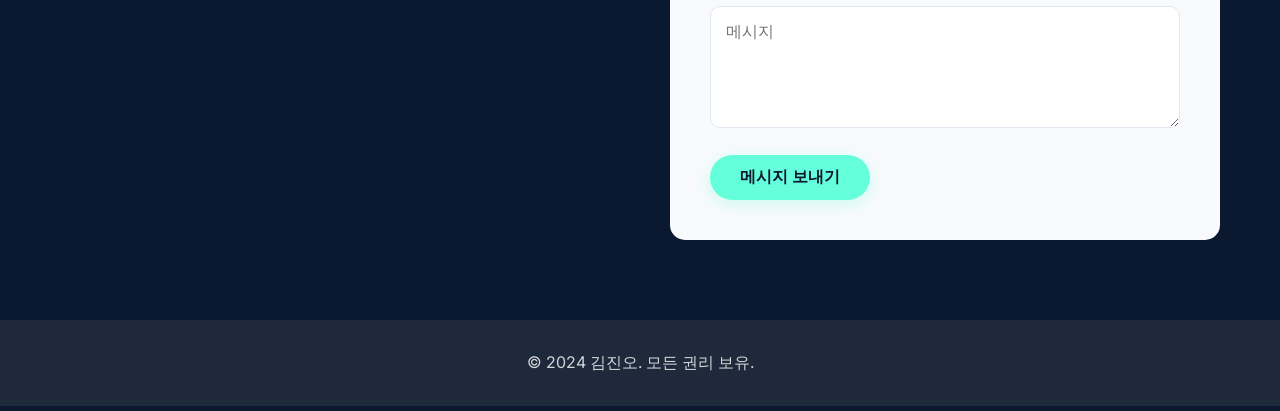
==== commit 1566c67c: "[갸발경력] 교체 레이아웃 적용 및 모바일 대응" ====
--- a/index.html
+++ b/index.html
@@ -24,7 +24,7 @@
                         <a href="#about" class="nav-link">소개</a>
                     </li>
                     <li class="nav-item">
-                        <a href="#projects" class="nav-link">프로젝트</a>
+                        <a href="#projects" class="nav-link">개발 경력</a>
                     </li>
                     <li class="nav-item">
                         <a href="#skills" class="nav-link">기술</a>
@@ -58,7 +58,7 @@
                         사용자 중심의 디자인과 현대적인 웹 기술을 결합하여 멋진 디지털 경험을 만들어냅니다.
                     </p>
                     <div class="home-buttons">
-                        <a href="#projects" class="btn btn-primary">프로젝트 보기</a>
+                        <a href="#projects" class="btn btn-primary">개발 경력 보기</a>
                         <a href="#contact" class="btn btn-secondary">연락하기</a>
                     </div>
                     <div class="social-links">
@@ -197,12 +197,12 @@
             </div>
         </section>
 
-        <!-- 프로젝트 섹션 -->
+        <!-- 개발 경력 섹션 -->
         <section id="projects" class="projects">
             <div class="container">
-                <h2 class="section-title">프로젝트</h2>
-                <div class="projects-grid">
-                    <div class="project-card">
+                <h2 class="section-title">개발 경력</h2>
+                <div class="projects-container">
+                    <div class="project-item project-item-left">
                         <div class="project-image">
                             <div class="project-image-container">
                                 <img src="assets/healthcare-tech.jpg" alt="Nutri-Mom AI" class="project-hero-image">
@@ -241,22 +241,7 @@
                         </div>
                     </div>
 
-                    <div class="project-card">
-                        <div class="project-image">
-                            <div class="project-image-container">
-                                <img src="assets/healthcare-tech.jpg" alt="Vibe Coding" class="project-hero-image">
-                                <div class="project-floating-elements">
-                                    <div class="project-floating-card">
-                                        <div class="project-icon">💻</div>
-                                        <div class="project-label">Coding</div>
-                                    </div>
-                                    <div class="project-floating-card">
-                                        <div class="project-icon">🌊</div>
-                                        <div class="project-label">Vibe</div>
-                                    </div>
-                                </div>
-                            </div>
-                        </div>
+                    <div class="project-item project-item-right">
                         <div class="project-content">
                             <h3 class="project-title">바이브 코딩 프로젝트</h3>
                             <p class="project-description">
@@ -278,23 +263,23 @@
                                 </a>
                             </div>
                         </div>
-                    </div>
-                                <span class="tech-tag">Firebase</span>
-                                <span class="tech-tag">Vuex</span>
-                                <span class="tech-tag">Tailwind CSS</span>
-                            </div>
-                            <div class="project-links">
-                                <a href="#" class="project-link">
-                                    <i class="fas fa-external-link-alt"></i> 라이브 데모
-                                </a>
-                                <a href="#" class="project-link">
-                                    <i class="fab fa-github"></i> GitHub
-                                </a>
-                            </div>
-                        </div>
-                    </div>
-
-                    </div>
+                        <div class="project-image">
+                            <div class="project-image-container">
+                                <img src="assets/healthcare-tech.jpg" alt="Vibe Coding" class="project-hero-image">
+                                <div class="project-floating-elements">
+                                    <div class="project-floating-card">
+                                        <div class="project-icon">💻</div>
+                                        <div class="project-label">Coding</div>
+                                    </div>
+                                    <div class="project-floating-card">
+                                        <div class="project-icon">🌊</div>
+                                        <div class="project-label">Vibe</div>
+                                    </div>
+                                </div>
+                            </div>
+                        </div>
+                    </div>
+                </div>
             </div>
         </section>               
                 <!-- 경력사항 -->
--- a/styles.css
+++ b/styles.css
@@ -5,6 +5,18 @@
     box-sizing: border-box;
 }
 
+/* Modern Professional 컬러 팔레트 */
+:root {
+    --main-bg: #0A192F;
+    --accent-blue: #64FFDA;
+    --light-silver: #CCD6F6;
+    --slate-gray: #8892B0;
+    --white: #FFFFFF;
+    --dark-slate: #1a2332;
+    --accent-blue-light: rgba(100, 255, 218, 0.1);
+    --accent-blue-hover: #4FE8C8;
+}
+
 html {
     scroll-behavior: smooth;
 }
@@ -12,8 +24,8 @@
 body {
     font-family: 'Inter', sans-serif;
     line-height: 1.6;
-    color: #333;
-    background-color: #fff;
+    color: var(--light-silver);
+    background-color: var(--main-bg);
     overflow-x: hidden;
 }
 
@@ -27,9 +39,9 @@
 .about-subtitle {
     font-size: 1.4rem;
     font-weight: 600;
-    color: #2563eb;
+    color: var(--accent-blue);
     margin: 2rem 0 1rem 0;
-    border-left: 4px solid #2563eb;
+    border-left: 4px solid var(--accent-blue);
     padding-left: 1rem;
 }
 
@@ -41,11 +53,11 @@
 }
 
 .expertise-item {
-    background: linear-gradient(135deg, #f8fafc 0%, #e2e8f0 100%);
+    background: linear-gradient(135deg, var(--dark-slate) 0%, rgba(26, 35, 50, 0.8) 100%);
     padding: 2rem;
     border-radius: 12px;
-    border-left: 4px solid #2563eb;
-    box-shadow: 0 4px 6px rgba(0, 0, 0, 0.1);
+    border-left: 4px solid var(--accent-blue);
+    box-shadow: 0 4px 6px rgba(0, 0, 0, 0.3);
     transition: transform 0.3s ease, box-shadow 0.3s ease;
 }
 
@@ -57,7 +69,7 @@
 .expertise-item h4 {
     font-size: 1.2rem;
     font-weight: 700;
-    color: #1e40af;
+    color: var(--light-silver);
     margin-bottom: 1rem;
 }
 
@@ -629,10 +641,10 @@
     top: 0;
     left: 0;
     width: 100%;
-    background: rgba(255, 255, 255, 0.95);
+    background: rgba(10, 25, 47, 0.95);
     backdrop-filter: blur(10px);
     z-index: 1000;
-    box-shadow: 0 2px 20px rgba(0, 0, 0, 0.1);
+    box-shadow: 0 2px 20px rgba(0, 0, 0, 0.3);
 }
 
 .nav-container {
@@ -648,13 +660,13 @@
 .logo a {
     font-size: 24px;
     font-weight: 700;
-    color: #2563eb;
+    color: var(--accent-blue);
     text-decoration: none;
     transition: color 0.3s ease;
 }
 
 .logo a:hover {
-    color: #1d4ed8;
+    color: var(--accent-blue-hover);
 }
 
 .nav-menu {
@@ -665,14 +677,14 @@
 
 .nav-link {
     text-decoration: none;
-    color: #64748b;
+    color: var(--slate-gray);
     font-weight: 500;
     transition: color 0.3s ease;
     position: relative;
 }
 
 .nav-link:hover {
-    color: #2563eb;
+    color: var(--accent-blue);
 }
 
 .nav-link::after {
@@ -682,7 +694,7 @@
     left: 0;
     width: 0;
     height: 2px;
-    background: #2563eb;
+    background: var(--accent-blue);
     transition: width 0.3s ease;
 }
 
@@ -735,8 +747,8 @@
     min-height: 100vh;
     display: flex;
     align-items: center;
-    background: linear-gradient(135deg, #667eea 0%, #764ba2 100%);
-    color: white;
+    background: linear-gradient(135deg, var(--main-bg) 0%, var(--dark-slate) 100%);
+    color: var(--white);
     margin-top: 70px;
 }
 
@@ -753,7 +765,7 @@
 }
 
 .highlight {
-    color: #fbbf24;
+    color: var(--accent-blue);
     text-shadow: 2px 2px 4px rgba(0, 0, 0, 0.3);
 }
 
@@ -792,26 +804,26 @@
 }
 
 .btn-primary {
-    background: #2563eb;
-    color: white;
-    box-shadow: 0 4px 15px rgba(37, 99, 235, 0.3);
+    background: var(--accent-blue);
+    color: var(--main-bg);
+    box-shadow: 0 4px 15px rgba(100, 255, 218, 0.3);
 }
 
 .btn-primary:hover {
-    background: #1d4ed8;
+    background: var(--accent-blue-hover);
     transform: translateY(-2px);
-    box-shadow: 0 6px 20px rgba(37, 99, 235, 0.4);
+    box-shadow: 0 6px 20px rgba(100, 255, 218, 0.4);
 }
 
 .btn-secondary {
     background: transparent;
-    color: white;
-    border: 2px solid white;
+    color: var(--white);
+    border: 2px solid var(--accent-blue);
 }
 
 .btn-secondary:hover {
-    background: white;
-    color: #2563eb;
+    background: var(--accent-blue);
+    color: var(--main-bg);
     transform: translateY(-2px);
 }
 
@@ -825,26 +837,26 @@
     width: 50px;
     height: 50px;
     border-radius: 50%;
-    background: rgba(255, 255, 255, 0.1);
-    color: white;
+    background: rgba(100, 255, 218, 0.1);
+    color: var(--accent-blue);
     display: flex;
     align-items: center;
     justify-content: center;
     text-decoration: none;
     font-size: 20px;
     transition: all 0.3s ease;
-    border: 2px solid rgba(255, 255, 255, 0.3);
+    border: 2px solid rgba(100, 255, 218, 0.3);
 }
 
 .social-link:hover {
-    background: rgba(255, 255, 255, 0.2);
+    background: rgba(100, 255, 218, 0.2);
     transform: translateY(-3px);
-    border-color: white;
+    border-color: var(--accent-blue);
 }
 
 /* 소개 섹션 */
 .about {
-    background: #f8fafc;
+    background: var(--dark-slate);
 }
 
 .about-content {
@@ -857,7 +869,7 @@
 .about-text p {
     font-size: 16px;
     margin-bottom: 20px;
-    color: #64748b;
+    color: var(--slate-gray);
     line-height: 1.8;
 }
 
@@ -873,12 +885,12 @@
 }
 
 .info-item i {
-    color: #2563eb;
+    color: var(--accent-blue);
     font-size: 18px;
 }
 
 .info-item span {
-    color: #475569;
+    color: var(--light-silver);
     font-weight: 500;
 }
 
@@ -891,104 +903,236 @@
     width: 300px;
     height: 300px;
     border-radius: 20px;
-    background: linear-gradient(135deg, #667eea 0%, #764ba2 100%);
+    background: linear-gradient(135deg, var(--main-bg) 0%, var(--dark-slate) 100%);
     display: flex;
     align-items: center;
     justify-content: center;
     font-size: 100px;
-    color: white;
-    box-shadow: 0 20px 40px rgba(0, 0, 0, 0.1);
-}
-
-/* 프로젝트 섹션 */
+    color: var(--accent-blue);
+    box-shadow: 0 20px 40px rgba(0, 0, 0, 0.3);
+}
+
+/* 개발 경력 섹션 - 교차 레이아웃 */
 .projects {
-    background: white;
-}
-
-.projects-grid {
+    background: var(--main-bg);
+}
+
+.projects-container {
+    max-width: 1200px;
+    margin: 0 auto;
+}
+
+.project-item {
     display: grid;
-    grid-template-columns: repeat(auto-fit, minmax(350px, 1fr));
-    gap: 30px;
-}
-
-.project-card {
-    background: white;
-    border-radius: 15px;
+    grid-template-columns: 1fr 1fr;
+    gap: 4rem;
+    align-items: center;
+    margin-bottom: 6rem;
+    min-height: 400px;
+}
+
+.project-item-left {
+    direction: ltr;
+}
+
+.project-item-right {
+    direction: rtl;
+}
+
+.project-item-right > * {
+    direction: ltr;
+}
+
+.project-item .project-image {
+    height: 350px;
+    border-radius: 20px;
     overflow: hidden;
-    box-shadow: 0 10px 30px rgba(0, 0, 0, 0.1);
+    box-shadow: 0 20px 40px rgba(0, 0, 0, 0.3);
+    position: relative;
+    transition: transform 0.3s ease, box-shadow 0.3s ease;
+}
+
+.project-item:hover .project-image {
+    transform: scale(1.02);
+    box-shadow: 0 25px 50px rgba(0, 0, 0, 0.4);
+}
+
+.project-item .project-content {
+    padding: 2rem;
+    background: var(--dark-slate);
+    border-radius: 20px;
+    box-shadow: 0 15px 35px rgba(0, 0, 0, 0.3);
+    border-left: 4px solid var(--accent-blue);
+    transition: transform 0.3s ease, box-shadow 0.3s ease;
+}
+
+.project-item:hover .project-content {
+    transform: translateY(-5px);
+    box-shadow: 0 20px 45px rgba(0, 0, 0, 0.4);
+}
+
+.project-item .project-title {
+    font-size: 1.8rem;
+    font-weight: 700;
+    margin-bottom: 1.5rem;
+    color: var(--light-silver);
+    line-height: 1.3;
+}
+
+.project-item .project-description {
+    font-size: 1.1rem;
+    color: var(--slate-gray);
+    margin-bottom: 2rem;
+    line-height: 1.7;
+}
+
+.project-item .project-tech {
+    display: flex;
+    flex-wrap: wrap;
+    gap: 0.8rem;
+    margin-bottom: 2rem;
+}
+
+.project-item .tech-tag {
+    background: var(--accent-blue-light);
+    color: var(--accent-blue);
+    padding: 0.5rem 1rem;
+    border-radius: 25px;
+    font-size: 0.9rem;
+    font-weight: 600;
     transition: all 0.3s ease;
 }
 
-.project-card:hover {
-    transform: translateY(-10px);
-    box-shadow: 0 20px 40px rgba(0, 0, 0, 0.15);
-}
-
-.project-image {
-    height: 200px;
-    background: linear-gradient(135deg, #667eea 0%, #764ba2 100%);
-    display: flex;
+.project-item .tech-tag:hover {
+    background: var(--accent-blue);
+    color: var(--main-bg);
+    transform: translateY(-2px);
+}
+
+.project-item .project-links {
+    display: flex;
+    gap: 1.5rem;
+}
+
+.project-item .project-link {
+    display: inline-flex;
     align-items: center;
-    justify-content: center;
-}
-
-.project-image .image-placeholder {
-    font-size: 60px;
-    color: white;
-}
-
-.project-content {
-    padding: 30px;
-}
-
-.project-title {
-    font-size: 24px;
+    gap: 0.5rem;
+    color: var(--accent-blue);
+    text-decoration: none;
     font-weight: 600;
-    margin-bottom: 15px;
-    color: #1e293b;
-}
-
-.project-description {
-    color: #64748b;
-    margin-bottom: 20px;
-    line-height: 1.6;
-}
-
-.project-tech {
-    display: flex;
-    flex-wrap: wrap;
-    gap: 10px;
-    margin-bottom: 20px;
-}
-
-.tech-tag {
-    background: #f1f5f9;
-    color: #475569;
-    padding: 5px 12px;
-    border-radius: 20px;
-    font-size: 12px;
-    font-weight: 500;
-}
-
-.project-links {
-    display: flex;
-    gap: 15px;
-}
-
-.project-link {
-    color: #2563eb;
-    text-decoration: none;
-    font-size: 14px;
-    font-weight: 500;
-    transition: color 0.3s ease;
-}
-
-.project-link:hover {
-    color: #1d4ed8;
-}
-
-.project-link i {
-    margin-right: 5px;
+    font-size: 1rem;
+    transition: all 0.3s ease;
+    padding: 0.5rem 1rem;
+    border-radius: 8px;
+    background: rgba(100, 255, 218, 0.1);
+}
+
+.project-item .project-link:hover {
+    background: var(--accent-blue);
+    color: var(--main-bg);
+    transform: translateY(-2px);
+}
+
+/* 시각적 리듬을 위한 애니메이션 효과 */
+.project-item-left {
+    animation: slideInLeft 0.8s ease-out;
+}
+
+.project-item-right {
+    animation: slideInRight 0.8s ease-out;
+}
+
+@keyframes slideInLeft {
+    from {
+        opacity: 0;
+        transform: translateX(-50px);
+    }
+    to {
+        opacity: 1;
+        transform: translateX(0);
+    }
+}
+
+@keyframes slideInRight {
+    from {
+        opacity: 0;
+        transform: translateX(50px);
+    }
+    to {
+        opacity: 1;
+        transform: translateX(0);
+    }
+}
+
+/* 반응형 디자인 */
+@media (max-width: 968px) {
+    .project-item {
+        grid-template-columns: 1fr;
+        gap: 2rem;
+        margin-bottom: 4rem;
+    }
+    
+    .project-item-right {
+        direction: ltr;
+    }
+    
+    .project-item .project-image {
+        height: 250px;
+    }
+    
+    .project-item .project-content {
+        padding: 1.5rem;
+    }
+    
+    .project-item .project-title {
+        font-size: 1.5rem;
+    }
+    
+    .project-item .project-description {
+        font-size: 1rem;
+    }
+}
+
+@media (max-width: 480px) {
+    .project-item {
+        gap: 1.5rem;
+        margin-bottom: 3rem;
+    }
+    
+    .project-item .project-image {
+        height: 200px;
+    }
+    
+    .project-item .project-content {
+        padding: 1.2rem;
+    }
+    
+    .project-item .project-title {
+        font-size: 1.3rem;
+    }
+    
+    .project-item .project-description {
+        font-size: 0.95rem;
+    }
+    
+    .project-item .project-tech {
+        gap: 0.5rem;
+    }
+    
+    .project-item .tech-tag {
+        font-size: 0.8rem;
+        padding: 0.4rem 0.8rem;
+    }
+    
+    .project-item .project-links {
+        flex-direction: column;
+        gap: 1rem;
+    }
+    
+    .project-item .project-link {
+        justify-content: center;
+    }
 }
 
 /* 경력 섹션 */
@@ -999,7 +1143,7 @@
 .subsection-title {
     font-size: 1.8rem;
     font-weight: 600;
-    color: #2563eb;
+    color: var(--accent-blue);
     margin: 2rem 0 1.5rem 0;
     text-align: center;
     position: relative;
@@ -1013,7 +1157,7 @@
     transform: translateX(-50%);
     width: 60px;
     height: 3px;
-    background: linear-gradient(90deg, #2563eb, #3b82f6);
+    background: linear-gradient(90deg, var(--accent-blue), var(--accent-blue-hover));
     border-radius: 2px;
 }
 
@@ -1025,20 +1169,20 @@
 }
 
 .career-item {
-    background: white;
+    background: var(--dark-slate);
     padding: 2rem;
     border-radius: 15px;
-    box-shadow: 0 10px 30px rgba(0, 0, 0, 0.1);
+    box-shadow: 0 10px 30px rgba(0, 0, 0, 0.3);
     display: flex;
     align-items: flex-start;
     gap: 1.5rem;
     transition: transform 0.3s ease, box-shadow 0.3s ease;
-    border-left: 4px solid #2563eb;
+    border-left: 4px solid var(--accent-blue);
 }
 
 .career-item:hover {
     transform: translateY(-5px);
-    box-shadow: 0 15px 40px rgba(0, 0, 0, 0.15);
+    box-shadow: 0 15px 40px rgba(0, 0, 0, 0.4);
 }
 
 .career-icon {
@@ -1048,28 +1192,28 @@
     display: flex;
     align-items: center;
     justify-content: center;
-    background: linear-gradient(135deg, #2563eb, #3b82f6);
+    background: linear-gradient(135deg, var(--accent-blue), var(--accent-blue-hover));
     border-radius: 12px;
-    box-shadow: 0 4px 15px rgba(37, 99, 235, 0.3);
+    box-shadow: 0 4px 15px rgba(100, 255, 218, 0.3);
 }
 
 .career-details h4 {
     font-size: 1.3rem;
     font-weight: 600;
-    color: #1e293b;
+    color: var(--light-silver);
     margin-bottom: 0.5rem;
 }
 
 .career-duration {
     font-size: 0.95rem;
-    color: #64748b;
+    color: var(--slate-gray);
     font-weight: 500;
     margin-bottom: 0.8rem;
 }
 
 .career-description {
     font-size: 0.95rem;
-    color: #475569;
+    color: var(--slate-gray);
     line-height: 1.6;
 }
 
@@ -1079,7 +1223,7 @@
 
 /* 기술 스택 섹션 */
 .skills {
-    background: #f8fafc;
+    background: var(--dark-slate);
 }
 
 .skills-grid {
@@ -1089,17 +1233,17 @@
 }
 
 .skill-category {
-    background: white;
+    background: var(--main-bg);
     padding: 30px;
     border-radius: 15px;
-    box-shadow: 0 10px 30px rgba(0, 0, 0, 0.1);
+    box-shadow: 0 10px 30px rgba(0, 0, 0, 0.3);
 }
 
 .skill-title {
     font-size: 20px;
     font-weight: 600;
     margin-bottom: 25px;
-    color: #1e293b;
+    color: var(--light-silver);
     text-align: center;
 }
 
@@ -1114,29 +1258,29 @@
     align-items: center;
     gap: 10px;
     padding: 15px;
-    background: #f8fafc;
+    background: var(--dark-slate);
     border-radius: 10px;
     transition: all 0.3s ease;
 }
 
 .skill-item:hover {
-    background: #e2e8f0;
+    background: var(--main-bg);
     transform: translateY(-2px);
 }
 
 .skill-item i {
     font-size: 24px;
-    color: #2563eb;
+    color: var(--accent-blue);
 }
 
 .skill-item span {
     font-weight: 500;
-    color: #475569;
+    color: var(--light-silver);
 }
 
 /* 연락처 섹션 */
 .contact {
-    background: white;
+    background: var(--main-bg);
 }
 
 .contact-content {
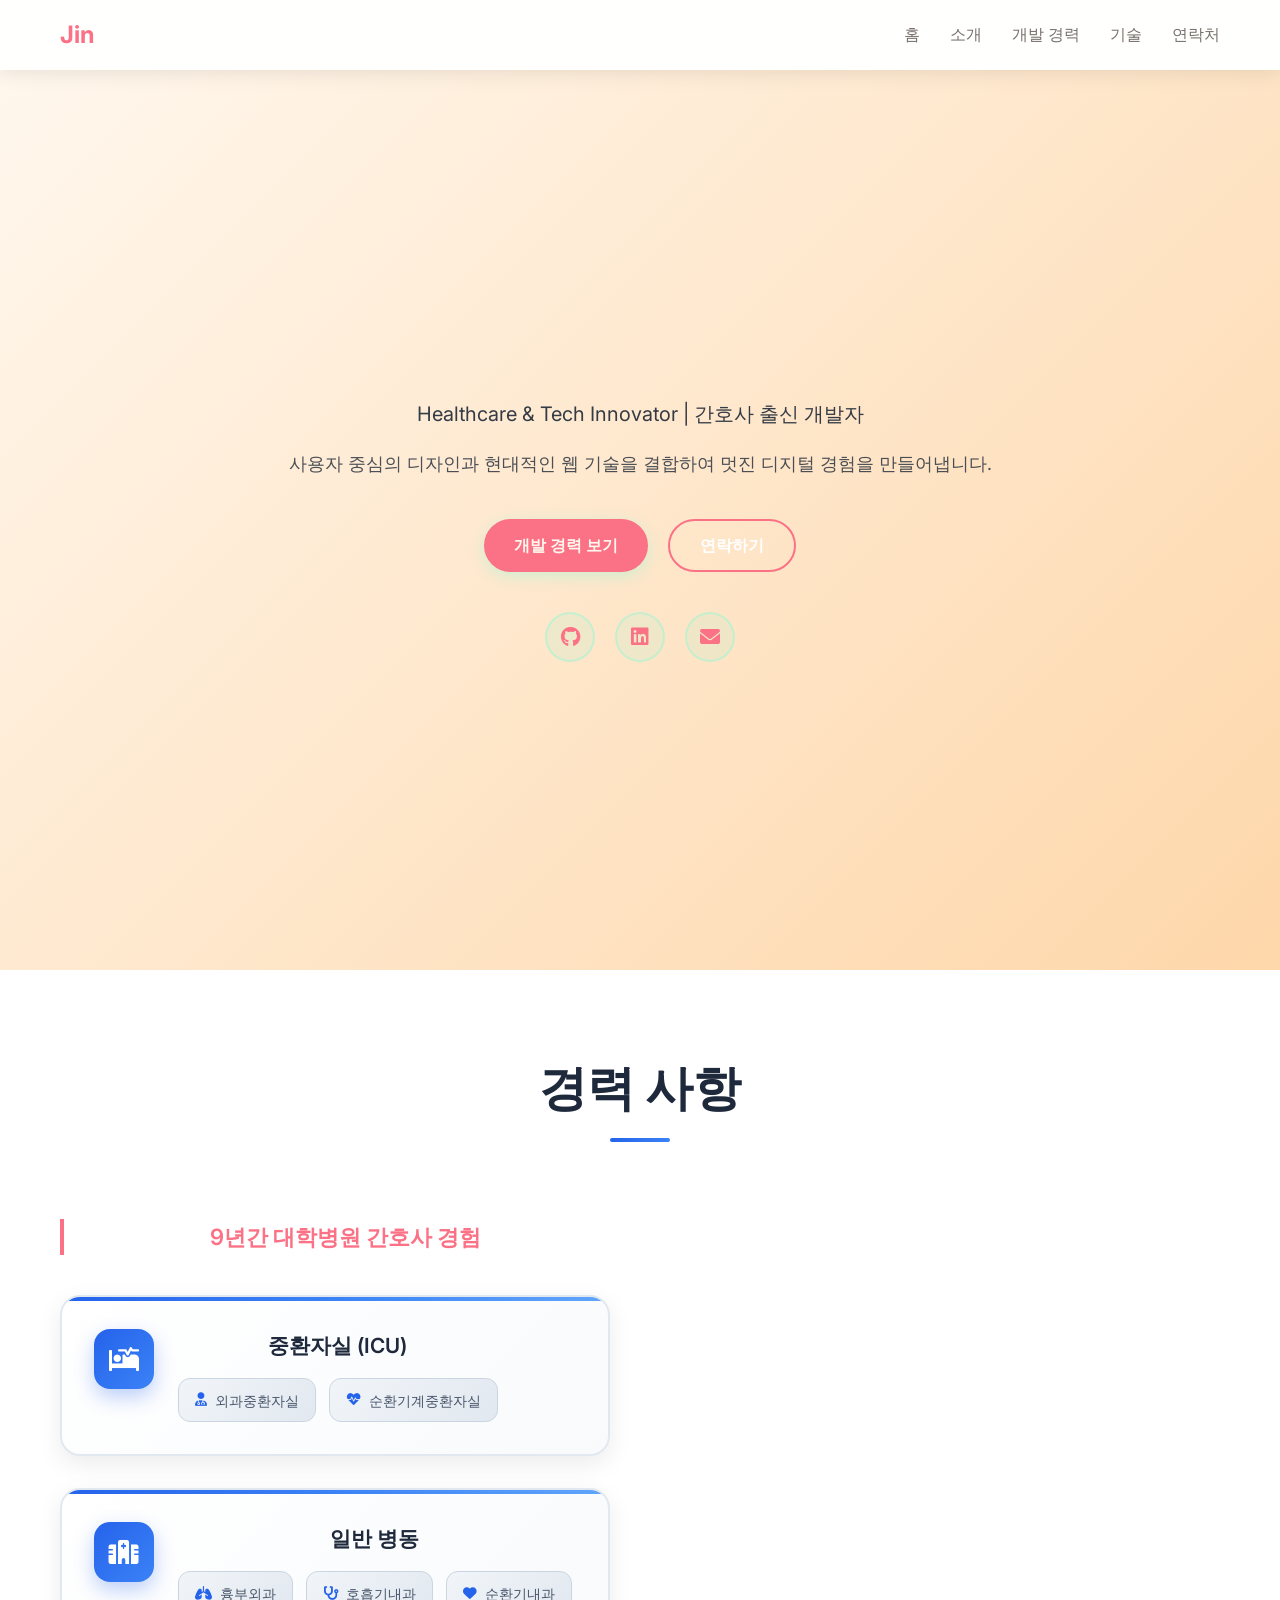
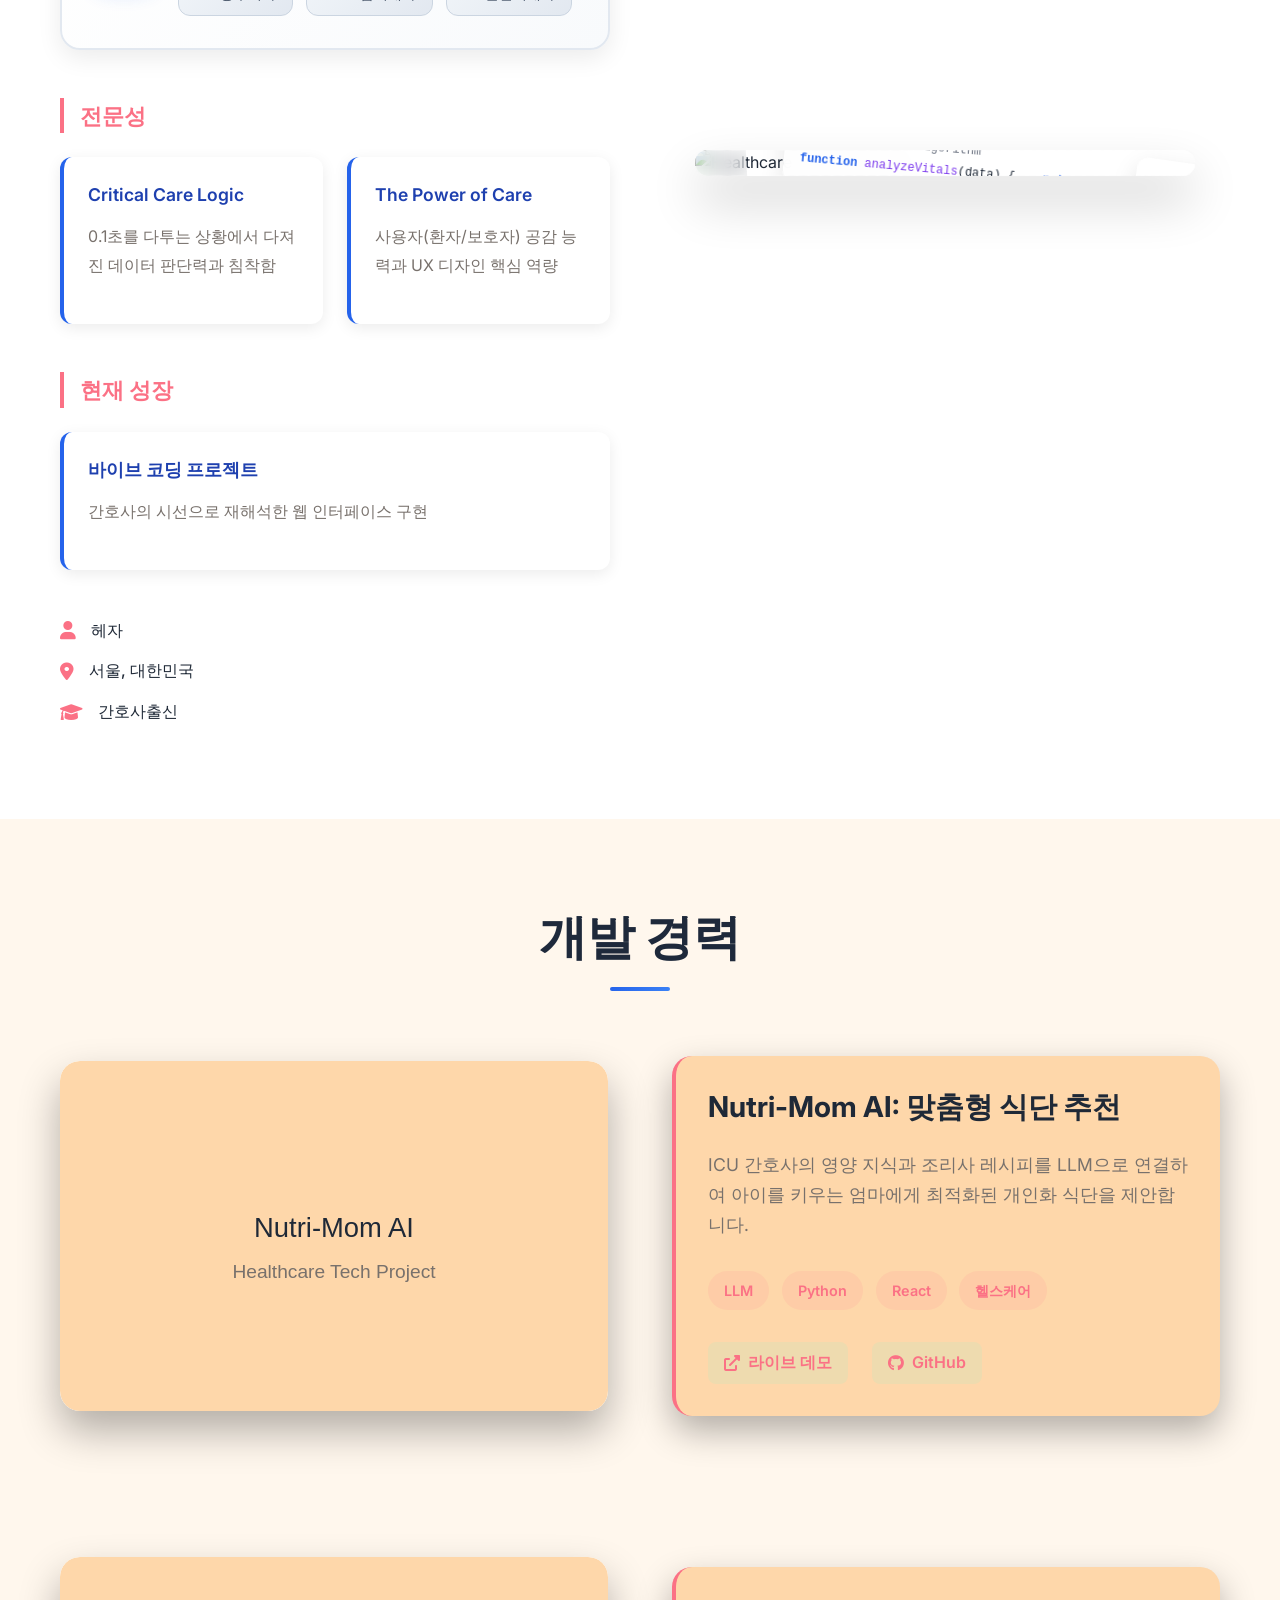
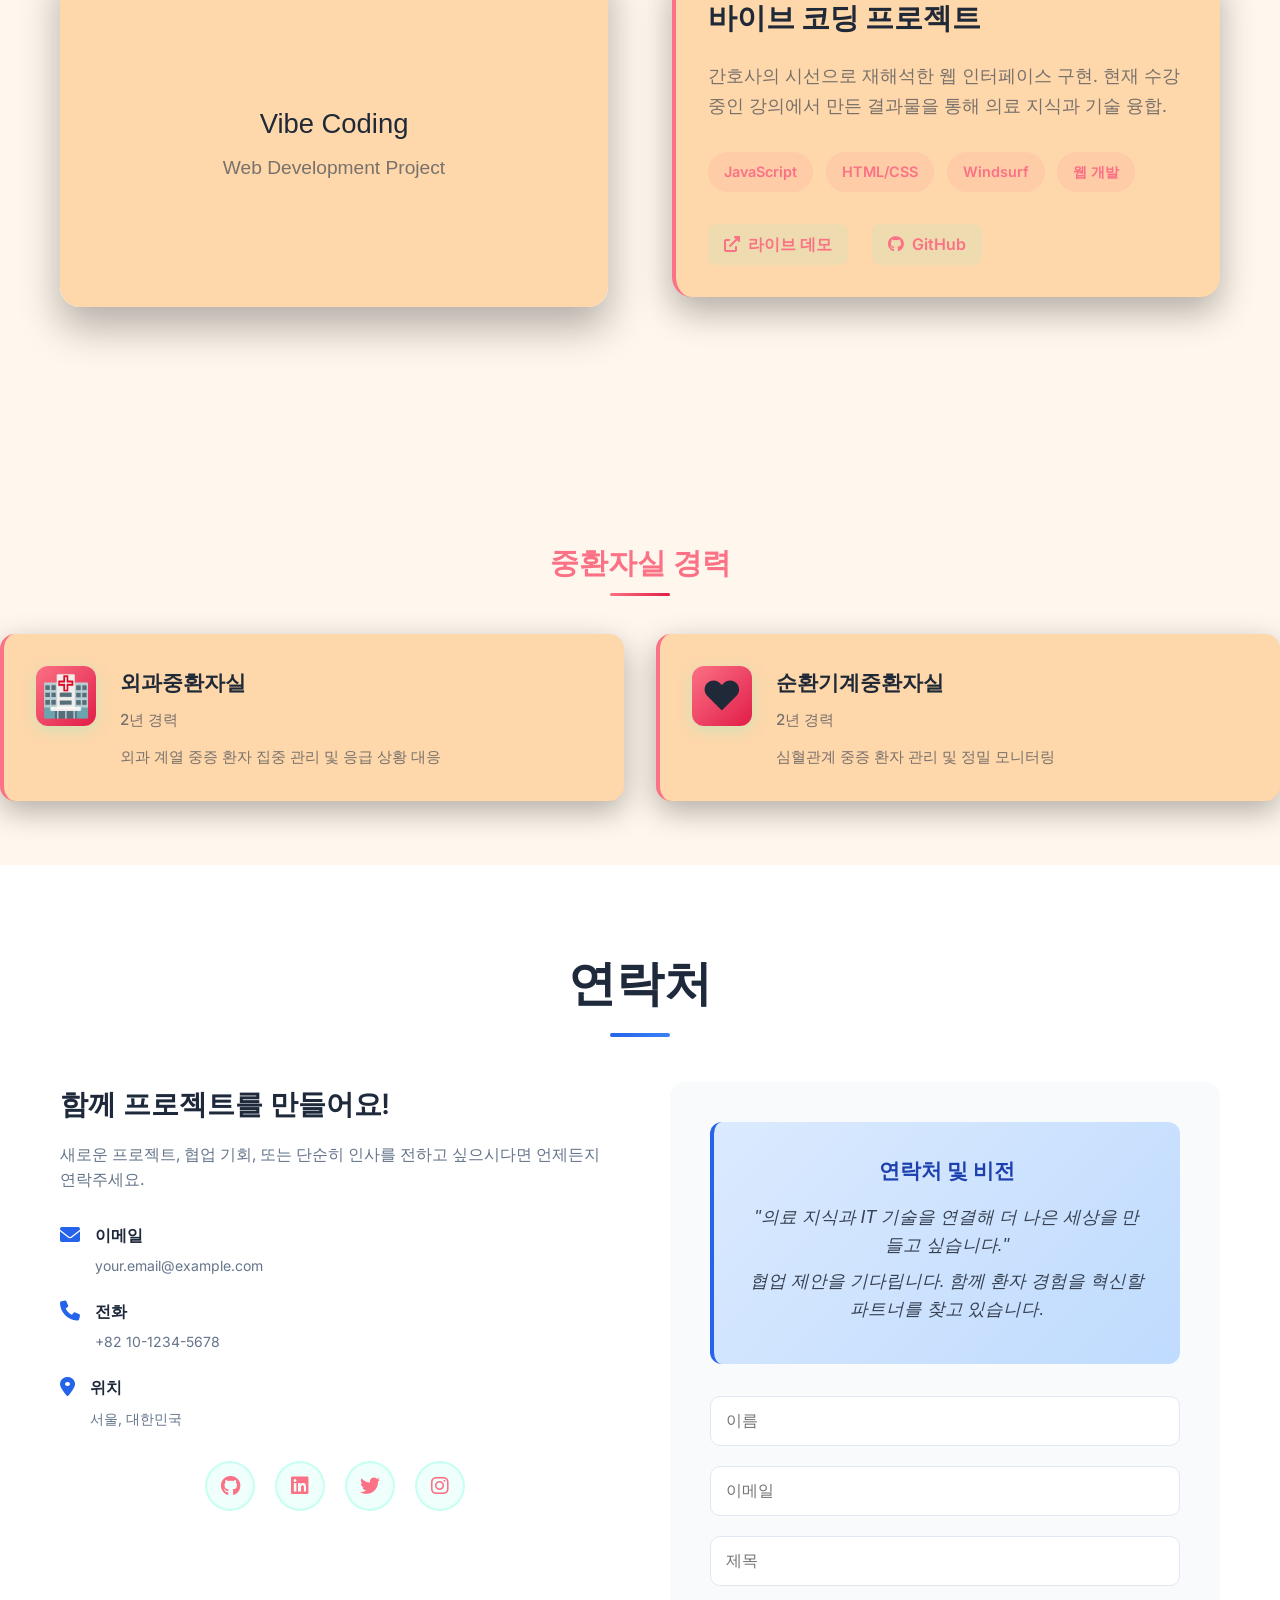
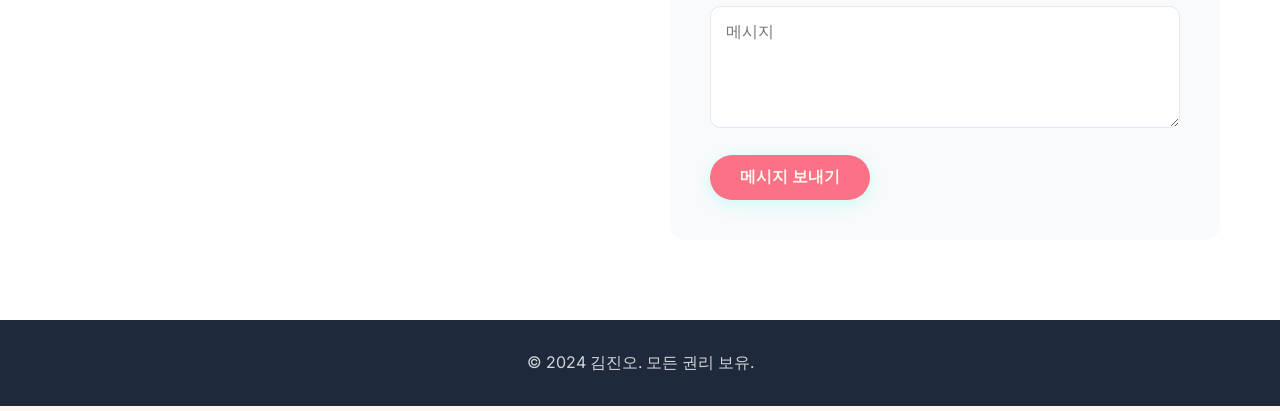
==== commit c705bea3: "[자기소개] 디자인 색상 전반적 수정 및 이미지 오류 해결" ====
--- a/index.html
+++ b/index.html
@@ -205,17 +205,7 @@
                     <div class="project-item project-item-left">
                         <div class="project-image">
                             <div class="project-image-container">
-                                <img src="assets/healthcare-tech.jpg" alt="Nutri-Mom AI" class="project-hero-image">
-                                <div class="project-floating-elements">
-                                    <div class="project-floating-card">
-                                        <div class="project-icon">🏥</div>
-                                        <div class="project-label">Healthcare</div>
-                                    </div>
-                                    <div class="project-floating-card">
-                                        <div class="project-icon">🤖</div>
-                                        <div class="project-label">AI</div>
-                                    </div>
-                                </div>
+                                <img src="assets/nutri-mom-ai.svg" alt="Nutri-Mom AI" class="project-hero-image">
                             </div>
                         </div>
                         <div class="project-content">
@@ -265,17 +255,7 @@
                         </div>
                         <div class="project-image">
                             <div class="project-image-container">
-                                <img src="assets/healthcare-tech.jpg" alt="Vibe Coding" class="project-hero-image">
-                                <div class="project-floating-elements">
-                                    <div class="project-floating-card">
-                                        <div class="project-icon">💻</div>
-                                        <div class="project-label">Coding</div>
-                                    </div>
-                                    <div class="project-floating-card">
-                                        <div class="project-icon">🌊</div>
-                                        <div class="project-label">Vibe</div>
-                                    </div>
-                                </div>
+                                <img src="assets/vibe-coding.svg" alt="Vibe Coding" class="project-hero-image">
                             </div>
                         </div>
                     </div>
--- a/styles.css
+++ b/styles.css
@@ -5,16 +5,16 @@
     box-sizing: border-box;
 }
 
-/* Modern Professional 컬러 팔레트 */
+/* Modern Professional 컬러 팔레트 - 웜 코랄 테마 */
 :root {
-    --main-bg: #0A192F;
-    --accent-blue: #64FFDA;
-    --light-silver: #CCD6F6;
-    --slate-gray: #8892B0;
+    --main-bg: #FFF7ED;
+    --accent-blue: #FB7185;
+    --light-silver: #1F2937;
+    --slate-gray: #78716C;
     --white: #FFFFFF;
-    --dark-slate: #1a2332;
-    --accent-blue-light: rgba(100, 255, 218, 0.1);
-    --accent-blue-hover: #4FE8C8;
+    --dark-slate: #FED7AA;
+    --accent-blue-light: rgba(251, 113, 133, 0.1);
+    --accent-blue-hover: #E11D48;
 }
 
 html {
@@ -526,9 +526,9 @@
 .project-image-container {
     position: relative;
     width: 100%;
-    height: 200px;
+    height: 350px;
     overflow: hidden;
-    border-radius: 12px;
+    border-radius: 20px;
 }
 
 .project-hero-image {
@@ -540,91 +540,6 @@
 
 .project-card:hover .project-hero-image {
     transform: scale(1.05);
-}
-
-.project-floating-elements {
-    position: absolute;
-    top: 0;
-    left: 0;
-    width: 100%;
-    height: 100%;
-    pointer-events: none;
-}
-
-.project-floating-card {
-    position: absolute;
-    background: rgba(255, 255, 255, 0.95);
-    border-radius: 8px;
-    padding: 8px 12px;
-    box-shadow: 0 4px 15px rgba(0, 0, 0, 0.1);
-    backdrop-filter: blur(10px);
-    display: flex;
-    align-items: center;
-    gap: 6px;
-    animation: projectFloat 3s ease-in-out infinite;
-}
-
-.project-floating-card:nth-child(1) {
-    top: 10px;
-    right: 10px;
-    animation-delay: 0s;
-}
-
-.project-floating-card:nth-child(2) {
-    bottom: 10px;
-    left: 10px;
-    animation-delay: 1s;
-}
-
-.project-icon {
-    font-size: 16px;
-}
-
-.project-label {
-    font-size: 11px;
-    font-weight: 600;
-    color: #374151;
-}
-
-@keyframes projectFloat {
-    0%, 100% {
-        transform: translateY(0);
-    }
-    50% {
-        transform: translateY(-5px);
-    }
-}
-
-/* 반응형 디자인 */
-@media (max-width: 768px) {
-    .project-floating-card {
-        transform: scale(0.9);
-    }
-    
-    .project-floating-card:nth-child(1) {
-        top: 5px;
-        right: 5px;
-    }
-    
-    .project-floating-card:nth-child(2) {
-        bottom: 5px;
-        left: 5px;
-    }
-}
-
-@media (max-width: 480px) {
-    .project-floating-card {
-        transform: scale(0.8);
-        padding: 6px 8px;
-    }
-    
-    .project-icon {
-        font-size: 14px;
-    }
-    
-    .project-label {
-        font-size: 10px;
-    }
 }
 
 /* 기존 스타일 유지 */
@@ -641,10 +556,10 @@
     top: 0;
     left: 0;
     width: 100%;
-    background: rgba(10, 25, 47, 0.95);
+    background: rgba(255, 247, 237, 0.95);
     backdrop-filter: blur(10px);
     z-index: 1000;
-    box-shadow: 0 2px 20px rgba(0, 0, 0, 0.3);
+    box-shadow: 0 2px 20px rgba(0, 0, 0, 0.1);
 }
 
 .nav-container {
@@ -747,8 +662,8 @@
     min-height: 100vh;
     display: flex;
     align-items: center;
-    background: linear-gradient(135deg, var(--main-bg) 0%, var(--dark-slate) 100%);
-    color: var(--white);
+    background: linear-gradient(135deg, #FFF7ED 0%, #FED7AA 100%);
+    color: var(--light-silver);
     margin-top: 70px;
 }
 
@@ -856,7 +771,7 @@
 
 /* 소개 섹션 */
 .about {
-    background: var(--dark-slate);
+    background: #FFFFFF;
 }
 
 .about-content {
@@ -1223,7 +1138,7 @@
 
 /* 기술 스택 섹션 */
 .skills {
-    background: var(--dark-slate);
+    background: #F8FAFC;
 }
 
 .skills-grid {
@@ -1280,7 +1195,7 @@
 
 /* 연락처 섹션 */
 .contact {
-    background: var(--main-bg);
+    background: #FFFFFF;
 }
 
 .contact-content {
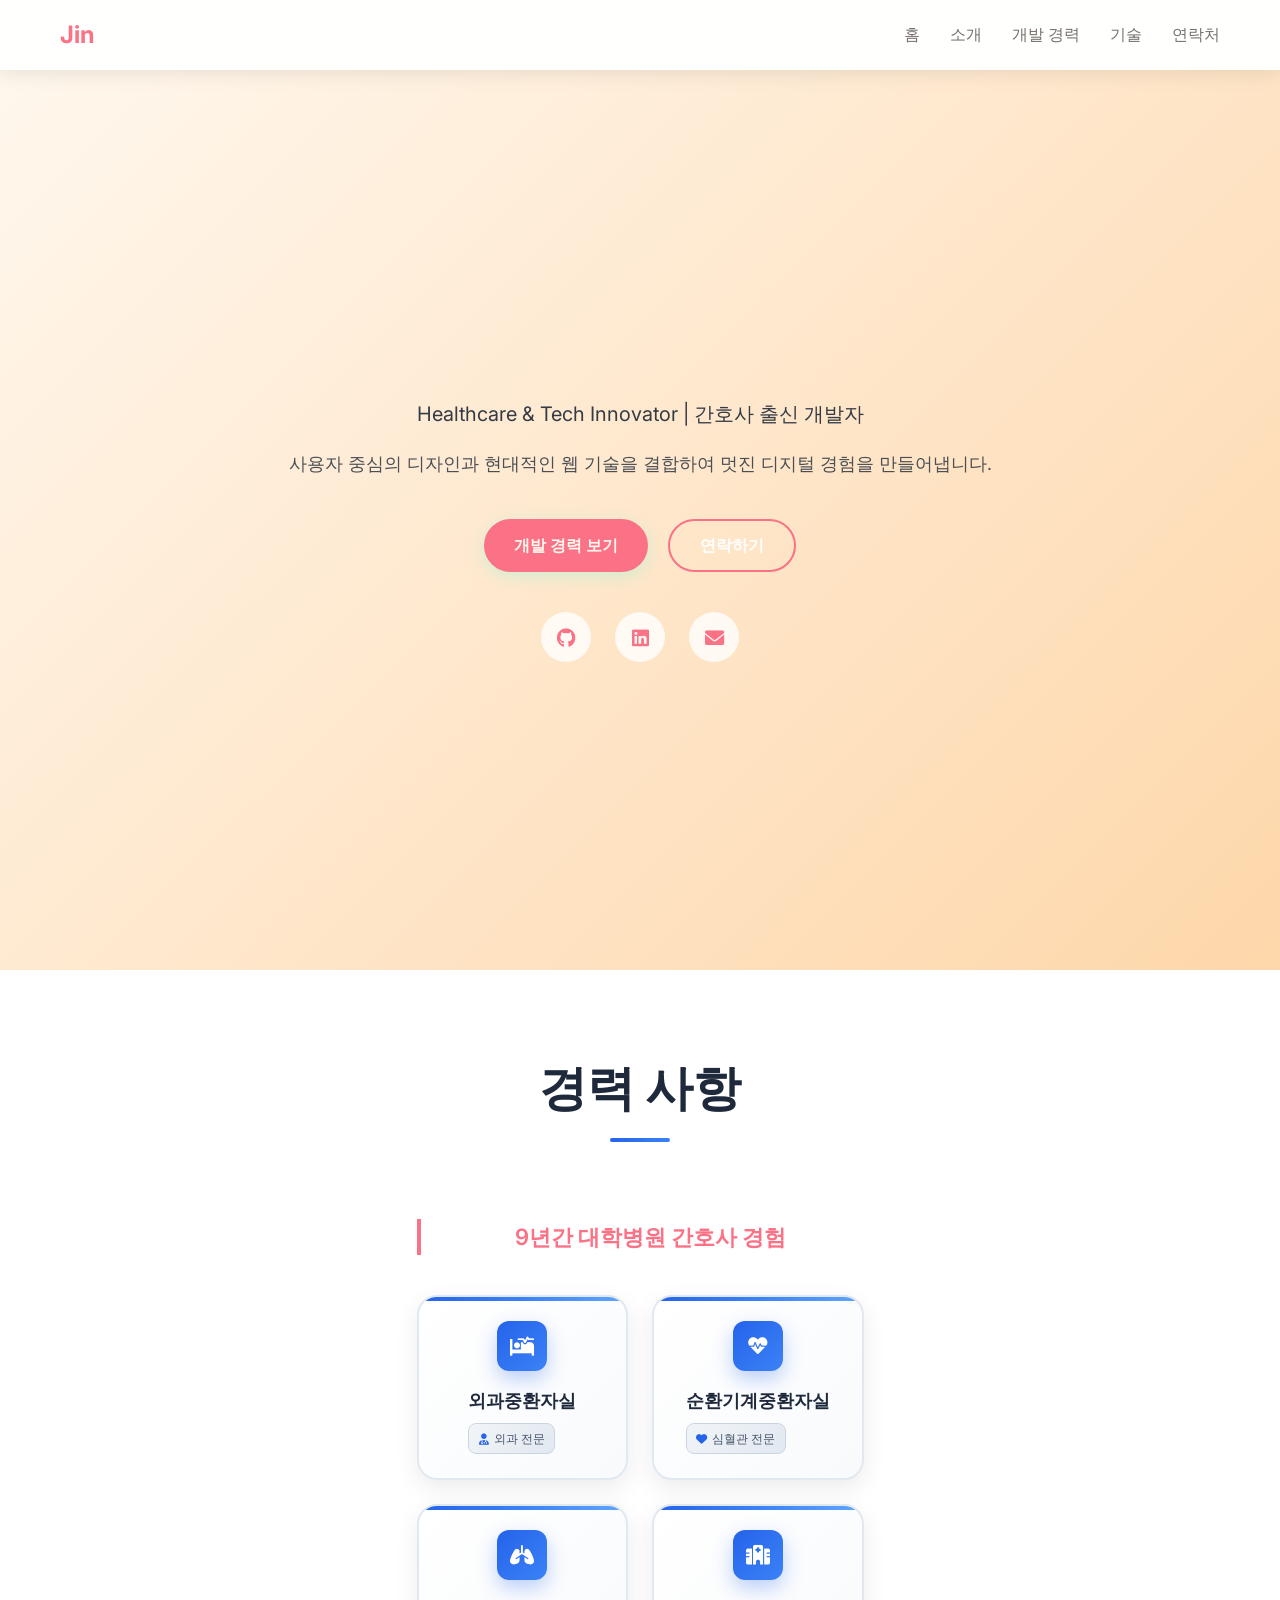
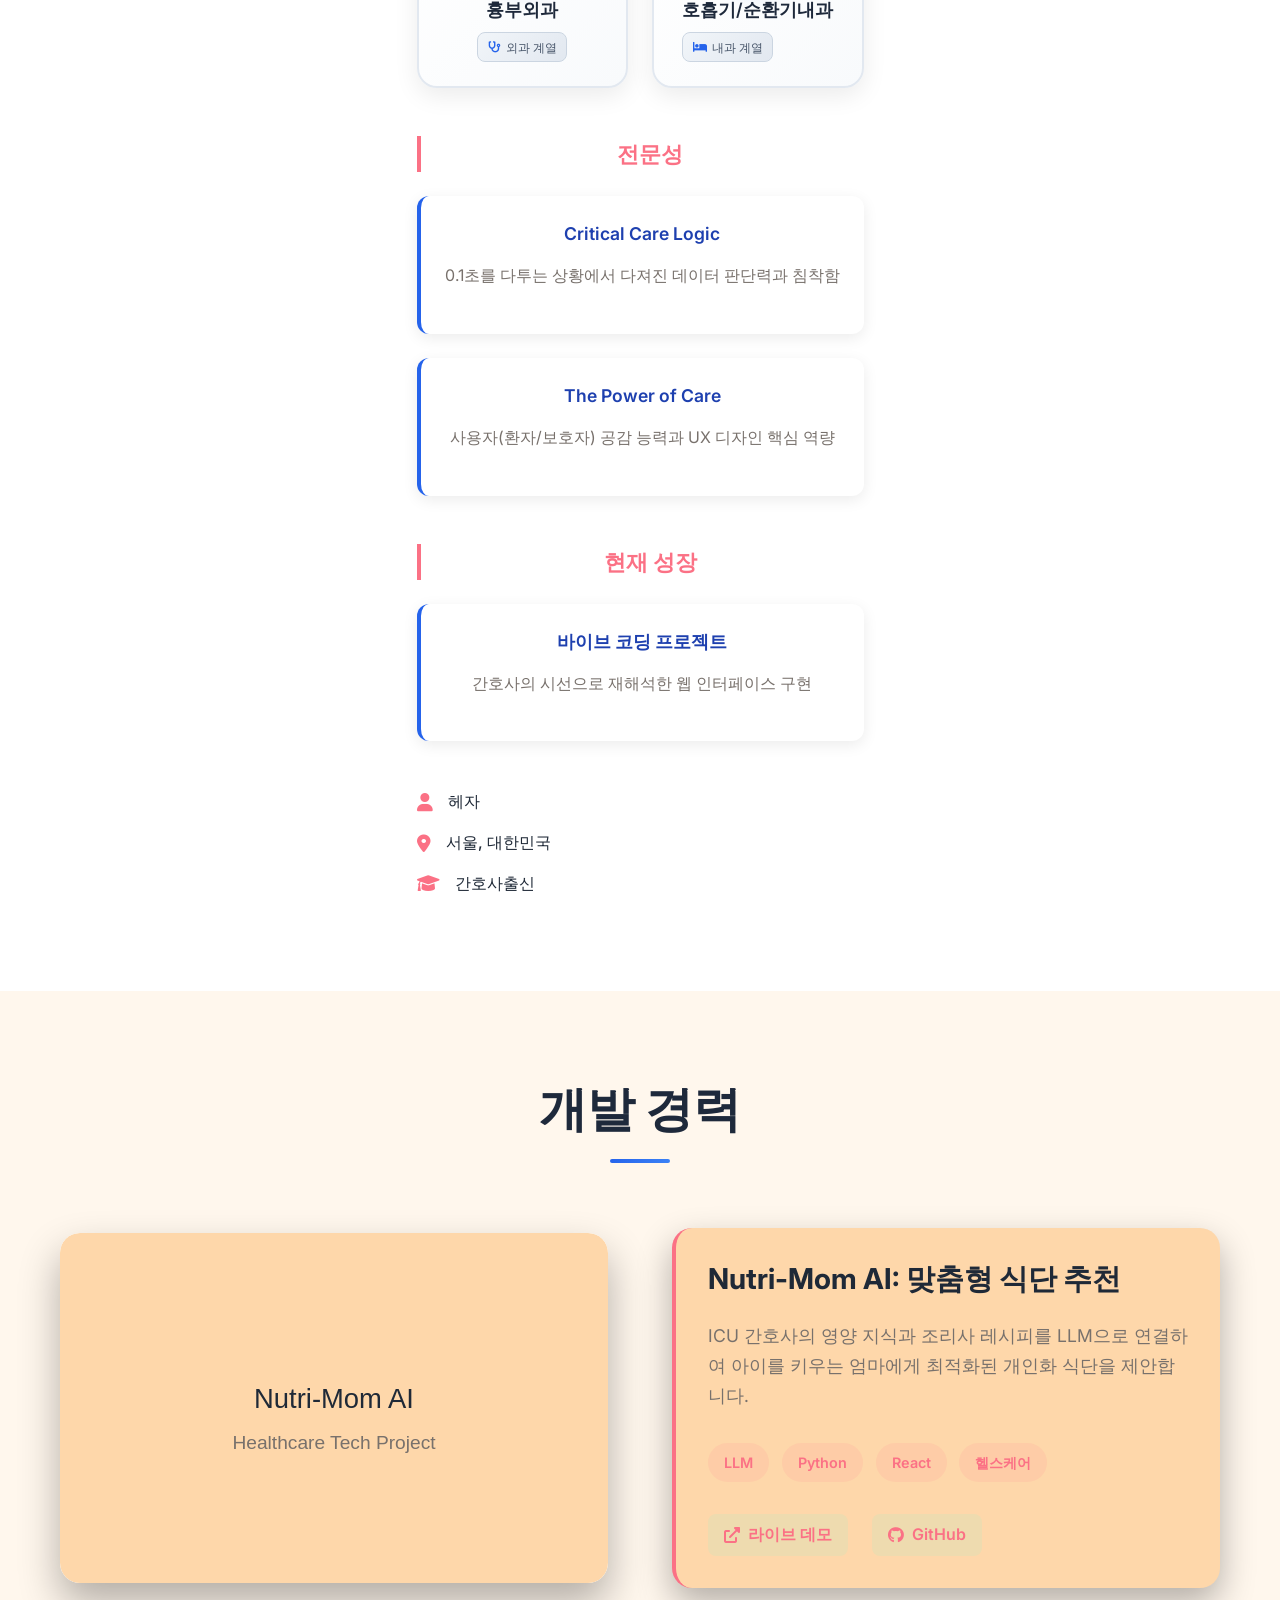
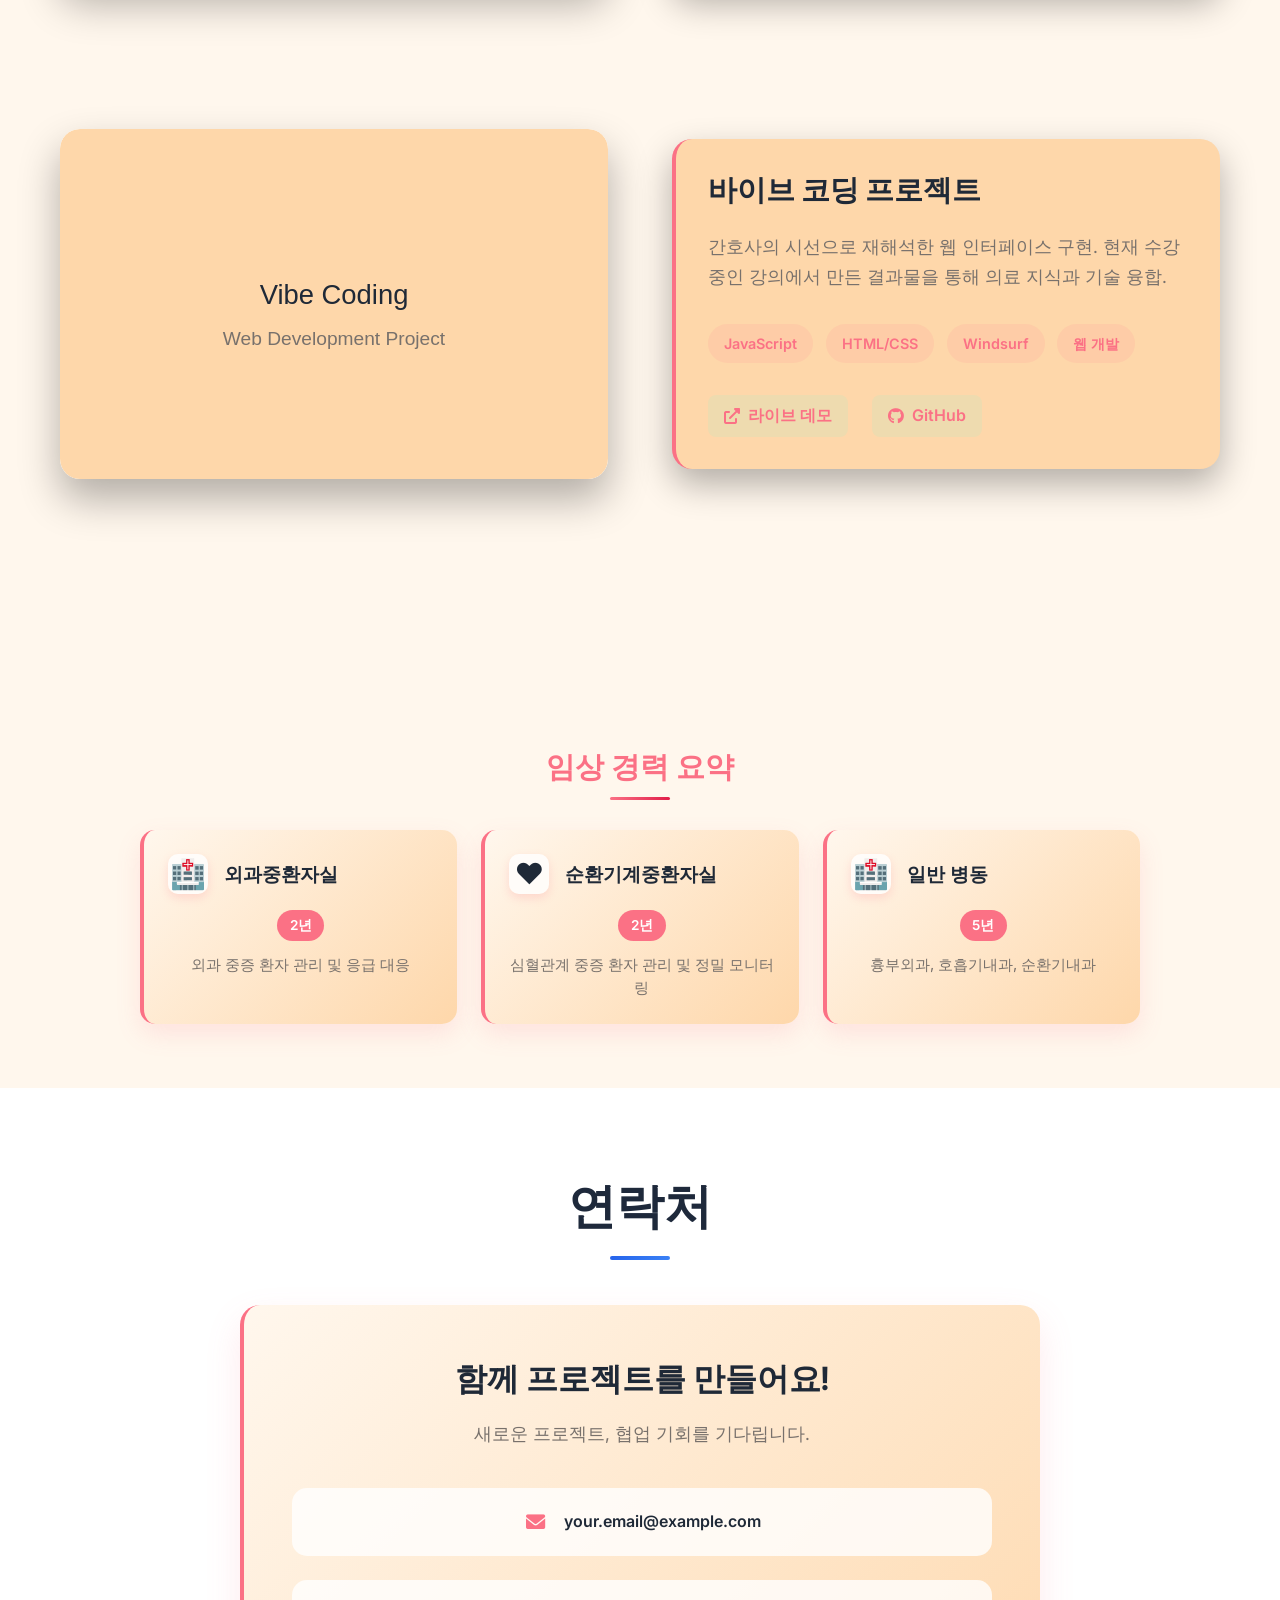
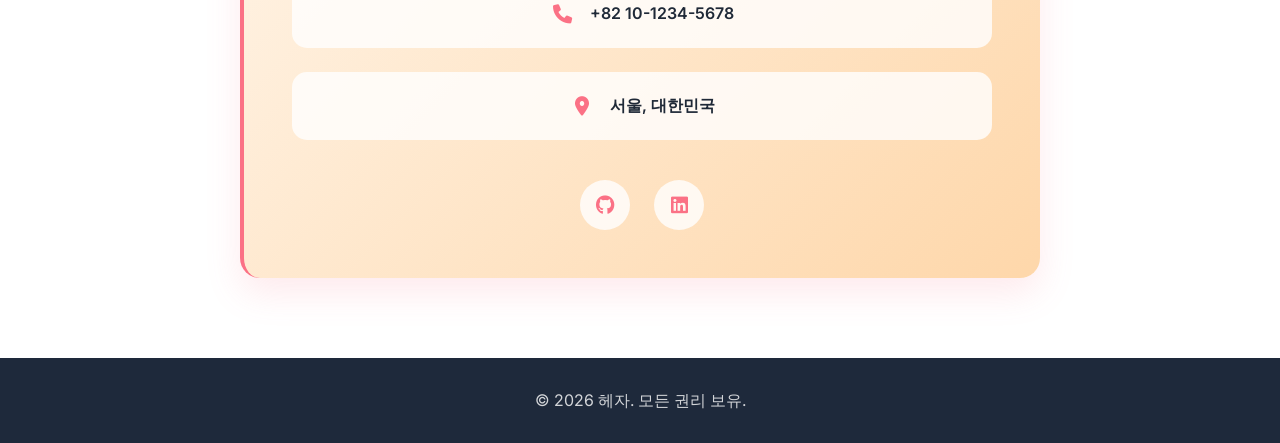
==== commit d7844329: "[소개섹션] 디자인 통일 및 배열수정" ====
--- a/index.html
+++ b/index.html
@@ -90,15 +90,39 @@
                                         <i class="fas fa-procedures"></i>
                                     </div>
                                     <div class="career-info">
-                                        <h4>중환자실 (ICU)</h4>
+                                        <h4>외과중환자실</h4>
                                         <div class="specialty-tags">
                                             <span class="specialty-tag">
                                                 <i class="fas fa-user-md"></i>
-                                                외과중환자실
+                                                외과 전문
                                             </span>
+                                        </div>
+                                    </div>
+                                </div>
+                                <div class="career-detail-item">
+                                    <div class="career-icon-wrapper">
+                                        <i class="fas fa-heartbeat"></i>
+                                    </div>
+                                    <div class="career-info">
+                                        <h4>순환기계중환자실</h4>
+                                        <div class="specialty-tags">
                                             <span class="specialty-tag">
-                                                <i class="fas fa-heartbeat"></i>
-                                                순환기계중환자실
+                                                <i class="fas fa-heart"></i>
+                                                심혈관 전문
+                                            </span>
+                                        </div>
+                                    </div>
+                                </div>
+                                <div class="career-detail-item">
+                                    <div class="career-icon-wrapper">
+                                        <i class="fas fa-lungs"></i>
+                                    </div>
+                                    <div class="career-info">
+                                        <h4>흉부외과</h4>
+                                        <div class="specialty-tags">
+                                            <span class="specialty-tag">
+                                                <i class="fas fa-stethoscope"></i>
+                                                외과 계열
                                             </span>
                                         </div>
                                     </div>
@@ -108,19 +132,11 @@
                                         <i class="fas fa-hospital"></i>
                                     </div>
                                     <div class="career-info">
-                                        <h4>일반 병동</h4>
+                                        <h4>호흡기/순환기내과</h4>
                                         <div class="specialty-tags">
                                             <span class="specialty-tag">
-                                                <i class="fas fa-lungs"></i>
-                                                흉부외과
-                                            </span>
-                                            <span class="specialty-tag">
-                                                <i class="fas fa-stethoscope"></i>
-                                                호흡기내과
-                                            </span>
-                                            <span class="specialty-tag">
-                                                <i class="fas fa-heart"></i>
-                                                순환기내과
+                                                <i class="fas fa-bed"></i>
+                                                내과 계열
                                             </span>
                                         </div>
                                     </div>
@@ -163,35 +179,7 @@
                             <div class="info-item">
                                 <i class="fas fa-graduation-cap"></i>
                                 <span>간호사출신</span>
-                            </div>
-                        </div>
-                    </div>
-                    <div class="about-image">
-                        <div class="hero-image-container">
-                            <img src="assets/nurse-tech.jpg" alt="Healthcare Tech Innovator" class="hero-image">
-                            <div class="floating-elements">
-                                <div class="floating-card code-card">
-                                    <div class="code-snippet">
-                                        <span class="code-comment">// Patient Care Algorithm</span>
-                                        <span class="code-keyword">function</span> <span class="code-function">analyzeVitals</span>(data) {
-                                        <span class="code-indent">  </span><span class="code-keyword">return</span> <span class="code-function">predict</span>(data);
-                                        }
-                                    </div>
-                                </div>
-                                <div class="floating-card data-card">
-                                    <div class="data-viz">
-                                        <div class="chart-bar" style="height: 60%"></div>
-                                        <div class="chart-bar" style="height: 80%"></div>
-                                        <div class="chart-bar" style="height: 45%"></div>
-                                        <div class="chart-bar" style="height: 90%"></div>
-                                    </div>
-                                </div>
-                                <div class="floating-card medical-card">
-                                    <div class="medical-icon">❤️</div>
-                                    <div class="medical-text">Vitals: Stable</div>
-                                </div>
-                            </div>
-                        </div>
+                     
                     </div>
                 </div>
             </div>
@@ -264,22 +252,36 @@
         </section>               
                 <!-- 경력사항 -->
                 <div class="career-section">
-                    <h3 class="subsection-title">중환자실 경력</h3>
-                    <div class="career-grid">
-                        <div class="career-item">
-                            <div class="career-icon">🏥</div>
-                            <div class="career-details">
+                    <h3 class="subsection-title">임상 경력 요약</h3>
+                    <div class="career-container">
+                        <div class="career-card">
+                            <div class="career-header">
+                                <div class="career-icon">🏥</div>
                                 <h4>외과중환자실</h4>
-                                <p class="career-duration">2년 경력</p>
-                                <p class="career-description">외과 계열 중증 환자 집중 관리 및 응급 상황 대응</p>
-                            </div>
-                        </div>
-                        <div class="career-item">
-                            <div class="career-icon">❤️</div>
-                            <div class="career-details">
+                            </div>
+                            <div class="career-info">
+                                <span class="career-duration">2년</span>
+                                <p class="career-description">외과 중증 환자 관리 및 응급 대응</p>
+                            </div>
+                        </div>
+                        <div class="career-card">
+                            <div class="career-header">
+                                <div class="career-icon">❤️</div>
                                 <h4>순환기계중환자실</h4>
-                                <p class="career-duration">2년 경력</p>
+                            </div>
+                            <div class="career-info">
+                                <span class="career-duration">2년</span>
                                 <p class="career-description">심혈관계 중증 환자 관리 및 정밀 모니터링</p>
+                            </div>
+                        </div>
+                        <div class="career-card">
+                            <div class="career-header">
+                                <div class="career-icon">🏥</div>
+                                <h4>일반 병동</h4>
+                            </div>
+                            <div class="career-info">
+                                <span class="career-duration">5년</span>
+                                <p class="career-description">흉부외과, 호흡기내과, 순환기내과</p>
                             </div>
                         </div>
                     </div>
@@ -289,33 +291,24 @@
         <section id="contact" class="contact">
             <div class="container">
                 <h2 class="section-title">연락처</h2>
-                <div class="contact-content">
-                    <div class="contact-info">
-                        <h3>함께 프로젝트를 만들어요!</h3>
-                        <p>
-                            새로운 프로젝트, 협업 기회, 또는 단순히 인사를 전하고 싶으시다면 언제든지 연락주세요.
-                        </p>
+                <div class="contact-container">
+                    <div class="contact-card">
+                        <div class="contact-header">
+                            <h3>함께 프로젝트를 만들어요!</h3>
+                            <p>새로운 프로젝트, 협업 기회를 기다립니다.</p>
+                        </div>
                         <div class="contact-items">
-                            <div class="contact-item">
+                            <a href="mailto:your.email@example.com" class="contact-item">
                                 <i class="fas fa-envelope"></i>
-                                <div class="contact-details">
-                                    <h4>이메일</h4>
-                                    <a href="mailto:your.email@example.com">your.email@example.com</a>
-                                </div>
-                            </div>
-                            <div class="contact-item">
+                                <span>your.email@example.com</span>
+                            </a>
+                            <a href="tel:+821012345678" class="contact-item">
                                 <i class="fas fa-phone"></i>
-                                <div class="contact-details">
-                                    <h4>전화</h4>
-                                    <a href="tel:+821012345678">+82 10-1234-5678</a>
-                                </div>
-                            </div>
+                                <span>+82 10-1234-5678</span>
+                            </a>
                             <div class="contact-item">
                                 <i class="fas fa-map-marker-alt"></i>
-                                <div class="contact-details">
-                                    <h4>위치</h4>
-                                    <span>서울, 대한민국</span>
-                                </div>
+                                <span>서울, 대한민국</span>
                             </div>
                         </div>
                         <div class="social-links">
@@ -325,34 +318,8 @@
                             <a href="https://linkedin.com" target="_blank" class="social-link">
                                 <i class="fab fa-linkedin"></i>
                             </a>
-                            <a href="https://twitter.com" target="_blank" class="social-link">
-                                <i class="fab fa-twitter"></i>
-                            </a>
-                            <a href="https://instagram.com" target="_blank" class="social-link">
-                                <i class="fab fa-instagram"></i>
-                            </a>
-                        </div>
-                    </div>
-                    <form class="contact-form">
-                        <div class="vision-statement">
-                            <h3>연락처 및 비전</h3>
-                            <p>"의료 지식과 IT 기술을 연결해 더 나은 세상을 만들고 싶습니다."</p>
-                            <p>협업 제안을 기다립니다. 함께 환자 경험을 혁신할 파트너를 찾고 있습니다.</p>
-                        </div>
-                        <div class="form-group">
-                            <input type="text" id="name" name="name" placeholder="이름" required>
-                        </div>
-                        <div class="form-group">
-                            <input type="email" id="email" name="email" placeholder="이메일" required>
-                        </div>
-                        <div class="form-group">
-                            <input type="text" id="subject" name="subject" placeholder="제목">
-                        </div>
-                        <div class="form-group">
-                            <textarea id="message" name="message" rows="5" placeholder="메시지" required></textarea>
-                        </div>
-                        <button type="submit" class="btn btn-primary">메시지 보내기</button>
-                    </form>
+                        </div>
+                    </div>
                 </div>
             </div>
         </section>
@@ -361,7 +328,7 @@
     <!-- 푸터 -->
     <footer class="footer">
         <div class="container">
-            <p>&copy; 2024 김진오. 모든 권리 보유.</p>
+            <p>&copy; 2026 헤자. 모든 권리 보유.</p>
         </div>
     </footer>
 
--- a/styles.css
+++ b/styles.css
@@ -323,8 +323,8 @@
 
 .career-details-container {
     display: grid;
-    grid-template-columns: repeat(auto-fit, minmax(300px, 1fr));
-    gap: 2rem;
+    grid-template-columns: repeat(2, 1fr);
+    gap: 1.5rem;
     margin: 2.5rem 0;
 }
 
@@ -332,14 +332,16 @@
     background: linear-gradient(135deg, #ffffff 0%, #f8fafc 100%);
     border: 2px solid #e2e8f0;
     border-radius: 20px;
-    padding: 2rem;
-    display: flex;
-    align-items: flex-start;
-    gap: 1.5rem;
+    padding: 1.5rem;
+    display: flex;
+    flex-direction: column;
+    align-items: center;
+    gap: 1rem;
     transition: all 0.3s ease;
     box-shadow: 0 8px 25px rgba(0, 0, 0, 0.08);
     position: relative;
     overflow: hidden;
+    text-align: center;
 }
 
 .career-detail-item::before {
@@ -359,41 +361,41 @@
 }
 
 .career-icon-wrapper {
-    width: 60px;
-    height: 60px;
+    width: 50px;
+    height: 50px;
     background: linear-gradient(135deg, #2563eb, #3b82f6);
-    border-radius: 16px;
+    border-radius: 12px;
     display: flex;
     align-items: center;
     justify-content: center;
     color: white;
-    font-size: 1.5rem;
+    font-size: 1.2rem;
     box-shadow: 0 8px 20px rgba(37, 99, 235, 0.3);
     flex-shrink: 0;
 }
 
 .career-info h4 {
-    font-size: 1.3rem;
+    font-size: 1.1rem;
     font-weight: 600;
     color: #1e293b;
-    margin-bottom: 1rem;
+    margin-bottom: 0.5rem;
 }
 
 .specialty-tags {
     display: flex;
     flex-wrap: wrap;
-    gap: 0.8rem;
+    gap: 0.5rem;
 }
 
 .specialty-tag {
     display: inline-flex;
     align-items: center;
-    gap: 0.5rem;
+    gap: 0.3rem;
     background: linear-gradient(135deg, #f1f5f9, #e2e8f0);
     border: 1px solid #cbd5e1;
-    border-radius: 12px;
-    padding: 0.6rem 1rem;
-    font-size: 0.9rem;
+    border-radius: 8px;
+    padding: 0.3rem 0.6rem;
+    font-size: 0.75rem;
     font-weight: 500;
     color: #475569;
     transition: all 0.2s ease;
@@ -401,7 +403,7 @@
 
 .specialty-tag i {
     color: #2563eb;
-    font-size: 0.85rem;
+    font-size: 0.7rem;
 }
 
 .specialty-tag:hover {
@@ -475,15 +477,13 @@
     
     .career-detail-item {
         padding: 1.5rem;
-        flex-direction: column;
-        text-align: center;
         gap: 1rem;
     }
     
     .career-icon-wrapper {
-        width: 50px;
-        height: 50px;
-        font-size: 1.3rem;
+        width: 45px;
+        height: 45px;
+        font-size: 1.1rem;
         margin: 0 auto;
     }
     
@@ -495,6 +495,28 @@
         grid-template-columns: 1fr;
         gap: 1rem;
     }
+    
+    .hero-image-container {
+        max-width: 100%;
+    }
+    
+    .floating-card {
+        transform: scale(0.8) rotate(var(--rotation, 0deg));
+    }
+    
+    .code-card {
+        top: -10px;
+        right: -15px;
+    }
+    
+    .data-card {
+        bottom: -10px;
+        left: -15px;
+    }
+    
+    .medical-card {
+        right: -20px;
+    }
 }
 
 @media (max-width: 480px) {
@@ -507,18 +529,30 @@
     }
     
     .career-icon-wrapper {
-        width: 45px;
-        height: 45px;
-        font-size: 1.2rem;
+        width: 40px;
+        height: 40px;
+        font-size: 1rem;
     }
     
     .career-info h4 {
-        font-size: 1.1rem;
+        font-size: 1rem;
     }
     
     .specialty-tag {
-        font-size: 0.8rem;
-        padding: 0.5rem 0.8rem;
+        font-size: 0.7rem;
+        padding: 0.25rem 0.5rem;
+    }
+    
+    .floating-card {
+        transform: scale(0.7) rotate(var(--rotation, 0deg));
+    }
+    
+    .code-snippet {
+        font-size: 10px;
+    }
+    
+    .medical-text {
+        font-size: 9px;
     }
 }
 
@@ -772,13 +806,22 @@
 /* 소개 섹션 */
 .about {
     background: #FFFFFF;
+    display: flex;
+    justify-content: center;
+    align-items: center;
 }
 
 .about-content {
-    display: grid;
-    grid-template-columns: 1fr 1fr;
-    gap: 60px;
-    align-items: center;
+    display: flex;
+    flex-direction: column;
+    align-items: center;
+    text-align: center;
+}
+
+.about-text {
+    width: 100%;
+    max-width: 1000px;
+    text-align: center;
 }
 
 .about-text p {
@@ -1052,14 +1095,14 @@
 
 /* 경력 섹션 */
 .career-section {
-    margin-bottom: 4rem;
+    margin: 4rem 0;
 }
 
 .subsection-title {
     font-size: 1.8rem;
     font-weight: 600;
     color: var(--accent-blue);
-    margin: 2rem 0 1.5rem 0;
+    margin: 2rem 0 2.5rem 0;
     text-align: center;
     position: relative;
 }
@@ -1076,60 +1119,78 @@
     border-radius: 2px;
 }
 
-.career-grid {
-    display: grid;
-    grid-template-columns: repeat(auto-fit, minmax(350px, 1fr));
-    gap: 2rem;
-    margin: 3rem 0;
-}
-
-.career-item {
-    background: var(--dark-slate);
-    padding: 2rem;
+.career-container {
+    max-width: 1000px;
+    margin: 0 auto;
+    display: flex;
+    flex-wrap: wrap;
+    gap: 1.5rem;
+    justify-content: center;
+}
+
+.career-card {
+    background: linear-gradient(135deg, #FFF7ED 0%, #FED7AA 100%);
     border-radius: 15px;
-    box-shadow: 0 10px 30px rgba(0, 0, 0, 0.3);
-    display: flex;
-    align-items: flex-start;
-    gap: 1.5rem;
-    transition: transform 0.3s ease, box-shadow 0.3s ease;
+    padding: 1.5rem;
+    box-shadow: 0 10px 25px rgba(251, 113, 133, 0.15);
     border-left: 4px solid var(--accent-blue);
-}
-
-.career-item:hover {
+    transition: all 0.3s ease;
+    flex: 1;
+    min-width: 280px;
+    max-width: 320px;
+}
+
+.career-card:hover {
     transform: translateY(-5px);
-    box-shadow: 0 15px 40px rgba(0, 0, 0, 0.4);
+    box-shadow: 0 15px 35px rgba(251, 113, 133, 0.25);
+}
+
+.career-header {
+    display: flex;
+    align-items: center;
+    gap: 1rem;
+    margin-bottom: 1rem;
 }
 
 .career-icon {
-    font-size: 2.5rem;
-    min-width: 60px;
-    height: 60px;
+    font-size: 1.8rem;
+    min-width: 40px;
+    height: 40px;
     display: flex;
     align-items: center;
     justify-content: center;
-    background: linear-gradient(135deg, var(--accent-blue), var(--accent-blue-hover));
-    border-radius: 12px;
-    box-shadow: 0 4px 15px rgba(100, 255, 218, 0.3);
-}
-
-.career-details h4 {
-    font-size: 1.3rem;
+    background: rgba(255, 255, 255, 0.8);
+    border-radius: 10px;
+    box-shadow: 0 4px 10px rgba(251, 113, 133, 0.2);
+}
+
+.career-header h4 {
+    font-size: 1.2rem;
     font-weight: 600;
     color: var(--light-silver);
-    margin-bottom: 0.5rem;
+    margin: 0;
+}
+
+.career-info {
+    text-align: center;
 }
 
 .career-duration {
-    font-size: 0.95rem;
-    color: var(--slate-gray);
-    font-weight: 500;
+    display: inline-block;
+    background: var(--accent-blue);
+    color: white;
+    padding: 0.3rem 0.8rem;
+    border-radius: 20px;
+    font-size: 0.85rem;
+    font-weight: 600;
     margin-bottom: 0.8rem;
 }
 
 .career-description {
     font-size: 0.95rem;
     color: var(--slate-gray);
-    line-height: 1.6;
+    line-height: 1.5;
+    margin: 0;
 }
 
 .tech-section {
@@ -1198,91 +1259,103 @@
     background: #FFFFFF;
 }
 
-.contact-content {
-    display: grid;
-    grid-template-columns: 1fr 1fr;
-    gap: 60px;
-}
-
-.contact-info h3 {
-    font-size: 28px;
+.contact-container {
+    max-width: 800px;
+    margin: 0 auto;
+}
+
+.contact-card {
+    background: linear-gradient(135deg, #FFF7ED 0%, #FED7AA 100%);
+    padding: 3rem;
+    border-radius: 20px;
+    box-shadow: 0 15px 35px rgba(251, 113, 133, 0.15);
+    border-left: 4px solid var(--accent-blue);
+    text-align: center;
+}
+
+.contact-header {
+    margin-bottom: 2.5rem;
+}
+
+.contact-header h3 {
+    font-size: 2rem;
+    font-weight: 700;
+    color: var(--light-silver);
+    margin-bottom: 1rem;
+}
+
+.contact-header p {
+    font-size: 1.1rem;
+    color: var(--slate-gray);
+    line-height: 1.6;
+}
+
+.contact-items {
+    display: flex;
+    flex-direction: column;
+    gap: 1.5rem;
+    margin-bottom: 2.5rem;
+}
+
+.contact-item {
+    display: flex;
+    align-items: center;
+    justify-content: center;
+    gap: 1rem;
+    padding: 1.2rem 1.5rem;
+    background: rgba(255, 255, 255, 0.8);
+    border-radius: 15px;
+    text-decoration: none;
+    color: var(--light-silver);
+    transition: all 0.3s ease;
+    border: 2px solid transparent;
+}
+
+.contact-item:hover {
+    background: rgba(255, 255, 255, 1);
+    border-color: var(--accent-blue);
+    transform: translateY(-3px);
+    box-shadow: 0 8px 20px rgba(251, 113, 133, 0.2);
+}
+
+.contact-item i {
+    font-size: 1.2rem;
+    color: var(--accent-blue);
+    min-width: 24px;
+}
+
+.contact-item span {
     font-weight: 600;
-    margin-bottom: 15px;
-    color: #1e293b;
-}
-
-.contact-info p {
-    color: #64748b;
-    margin-bottom: 30px;
-    line-height: 1.6;
-}
-
-.contact-items {
-    margin-bottom: 30px;
-}
-
-.contact-item {
-    display: flex;
-    align-items: flex-start;
-    gap: 15px;
-    margin-bottom: 20px;
-}
-
-.contact-item i {
-    color: #2563eb;
-    font-size: 20px;
-    margin-top: 2px;
-}
-
-.contact-details h4 {
-    font-size: 16px;
-    font-weight: 600;
-    margin-bottom: 5px;
-    color: #1e293b;
-}
-
-.contact-details a,
-.contact-details span {
-    color: #64748b;
+    font-size: 1rem;
+}
+
+.social-links {
+    display: flex;
+    justify-content: center;
+    gap: 1.5rem;
+}
+
+.social-link {
+    width: 50px;
+    height: 50px;
+    border-radius: 50%;
+    background: rgba(255, 255, 255, 0.8);
+    color: var(--accent-blue);
+    display: flex;
+    align-items: center;
+    justify-content: center;
     text-decoration: none;
-    font-size: 14px;
-}
-
-.contact-details a:hover {
-    color: #2563eb;
-}
-
-.contact-form {
-    background: #f8fafc;
-    padding: 40px;
-    border-radius: 15px;
-}
-
-.form-group {
-    margin-bottom: 20px;
-}
-
-.form-group input,
-.form-group textarea {
-    width: 100%;
-    padding: 15px;
-    border: 1px solid #e2e8f0;
-    border-radius: 10px;
-    font-size: 16px;
+    font-size: 1.2rem;
     transition: all 0.3s ease;
-    background: white;
-}
-
-.form-group input:focus,
-.form-group textarea:focus {
-    outline: none;
-    border-color: #2563eb;
-    box-shadow: 0 0 0 3px rgba(37, 99, 235, 0.1);
-}
-
-.form-group textarea {
-    resize: vertical;
-    min-height: 120px;
+    border: 2px solid transparent;
+}
+
+.social-link:hover {
+    background: var(--accent-blue);
+    color: white;
+    transform: translateY(-3px);
+    border-color: var(--accent-blue);
+    box-shadow: 0 8px 20px rgba(251, 113, 133, 0.3);
 }
 
 /* 푸터 */
@@ -1299,146 +1372,137 @@
 
 /* 반응형 디자인 */
 @media (max-width: 768px) {
-    .hamburger {
-        display: flex;
-    }
-
-    .nav-menu {
-        position: fixed;
-        left: -100%;
-        top: 70px;
-        flex-direction: column;
-        background: white;
-        width: 100%;
-        text-align: center;
-        transition: 0.3s;
-        box-shadow: 0 10px 27px rgba(0, 0, 0, 0.05);
-        padding: 20px 0;
-    }
-
-    .nav-menu.active {
-        left: 0;
-    }
-
-    .nav-menu li {
-        margin: 10px 0;
-    }
-
-    .hamburger.active .bar:nth-child(2) {
-        opacity: 0;
-    }
-
-    .hamburger.active .bar:nth-child(1) {
-        transform: translateY(7px) rotate(45deg);
-    }
-
-    .hamburger.active .bar:nth-child(3) {
-        transform: translateY(-7px) rotate(-45deg);
-    }
-
-    .home-title {
-        font-size: 36px;
-    }
-
-    .section-title {
-        font-size: 36px;
-    }
-
-    .about-content,
-    .contact-content {
-        grid-template-columns: 1fr;
-        gap: 40px;
-    }
-
-    .home-buttons {
+    .career-container {
         flex-direction: column;
         align-items: center;
-    }
-
-    .projects-grid {
-        grid-template-columns: 1fr;
-    }
-
-    .skills-grid {
-        grid-template-columns: 1fr;
-    }
-
-    .career-grid {
-        grid-template-columns: 1fr;
         gap: 1.5rem;
     }
-
-    .career-item {
-        padding: 1.5rem;
+    
+    .career-card {
+        min-width: auto;
+        max-width: 100%;
+        width: 100%;
+        max-width: 400px;
+    }
+    
+    .career-header {
         flex-direction: column;
         text-align: center;
+        gap: 0.8rem;
+    }
+    
+    .career-icon {
+        font-size: 1.5rem;
+        min-width: 35px;
+        height: 35px;
+    }
+    
+    .career-header h4 {
+        font-size: 1.1rem;
+    }
+    
+    .career-duration {
+        font-size: 0.8rem;
+        padding: 0.25rem 0.6rem;
+    }
+    
+    .career-description {
+        font-size: 0.9rem;
+    }
+    
+    .contact-card {
+        padding: 2rem;
+        margin: 0 1rem;
+    }
+    
+    .contact-header h3 {
+        font-size: 1.5rem;
+    }
+    
+    .contact-header p {
+        font-size: 1rem;
+    }
+    
+    .contact-items {
         gap: 1rem;
     }
-
+    
+    .contact-item {
+        padding: 1rem;
+        flex-direction: column;
+        text-align: center;
+        gap: 0.5rem;
+    }
+    
+    .social-links {
+        gap: 1rem;
+    }
+    
+    .social-link {
+        width: 45px;
+        height: 45px;
+        font-size: 1rem;
+    }
+}
+
+@media (max-width: 480px) {
+    .career-card {
+        padding: 1.2rem;
+        margin: 0 0.5rem;
+    }
+    
+    .career-header {
+        gap: 0.6rem;
+    }
+    
     .career-icon {
-        font-size: 2rem;
-        min-width: 50px;
-        height: 50px;
-    }
-
-    .subsection-title {
-        font-size: 1.5rem;
-    }
-
-    .skill-items {
-        grid-template-columns: 1fr;
-    }
-
-    .contact-form {
-        padding: 30px 20px;
-    }
-}
-
-@media (max-width: 480px) {
-    .container {
-        padding: 0 15px;
-    }
-
-    .nav-container {
-        padding: 0 15px;
-    }
-
-    section {
-        padding: 60px 0;
-    }
-
-    .home-title {
-        font-size: 28px;
-    }
-
-    .section-title {
-        font-size: 28px;
-    }
-
-    .project-content {
-        padding: 20px;
-    }
-
-    .skill-category {
-        padding: 20px;
-    }
-
-    .career-item {
-        padding: 1.2rem;
-    }
-
-    .career-icon {
-        font-size: 1.8rem;
-        min-width: 45px;
-        height: 45px;
-    }
-
-    .career-details h4 {
-        font-size: 1.1rem;
-    }
-
-    .subsection-title {
         font-size: 1.3rem;
+        min-width: 30px;
+        height: 30px;
+    }
+    
+    .career-header h4 {
+        font-size: 1rem;
+    }
+    
+    .career-duration {
+        font-size: 0.75rem;
+        padding: 0.2rem 0.5rem;
+    }
+    
+    .career-description {
+        font-size: 0.85rem;
+    }
+    
+    .contact-card {
+        padding: 1.5rem;
+        margin: 0 0.5rem;
+    }
+    
+    .contact-header h3 {
+        font-size: 1.3rem;
+    }
+    
+    .contact-header p {
+        font-size: 0.95rem;
+    }
+    
+    .contact-item {
+        padding: 0.8rem;
+    }
+    
+    .contact-item span {
+        font-size: 0.9rem;
+    }
+    
+    .social-links {
+        gap: 0.8rem;
+    }
+    
+    .social-link {
+        width: 40px;
+        height: 40px;
+        font-size: 0.9rem;
     }
 }
 
